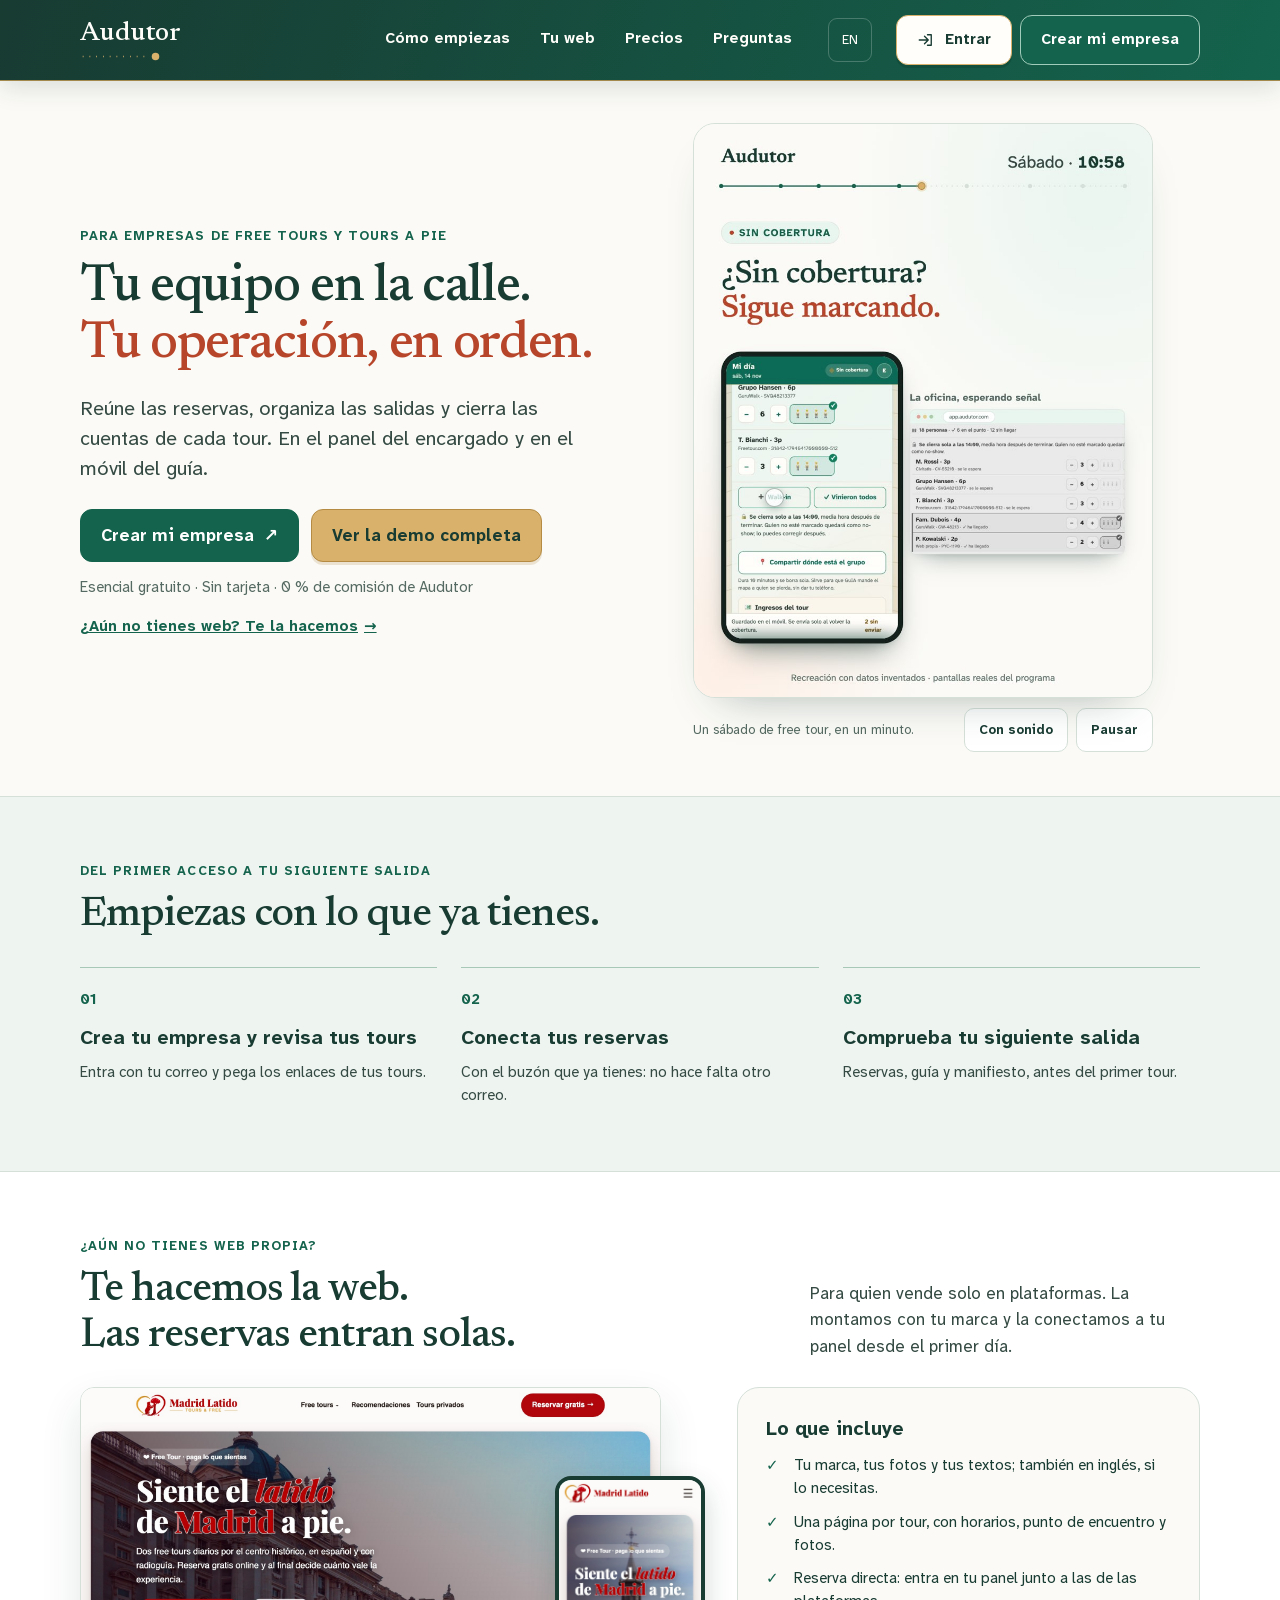
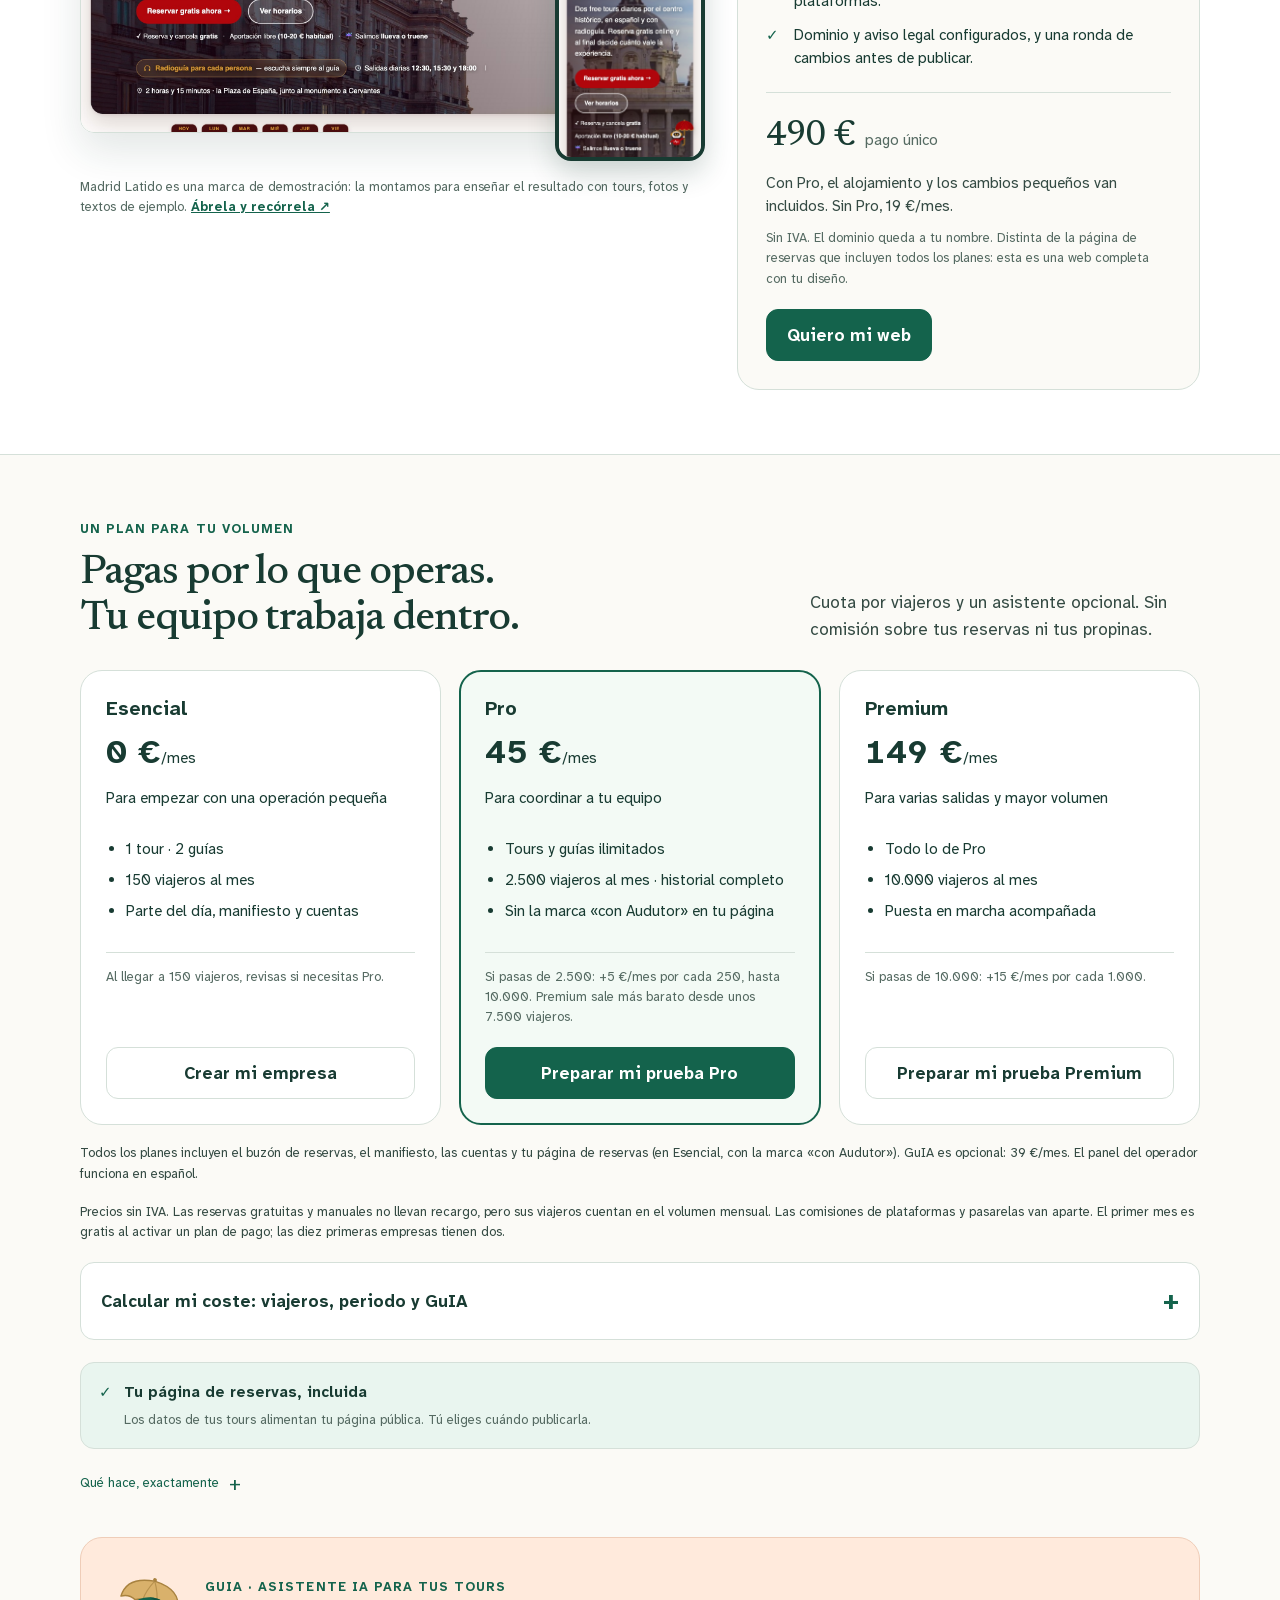
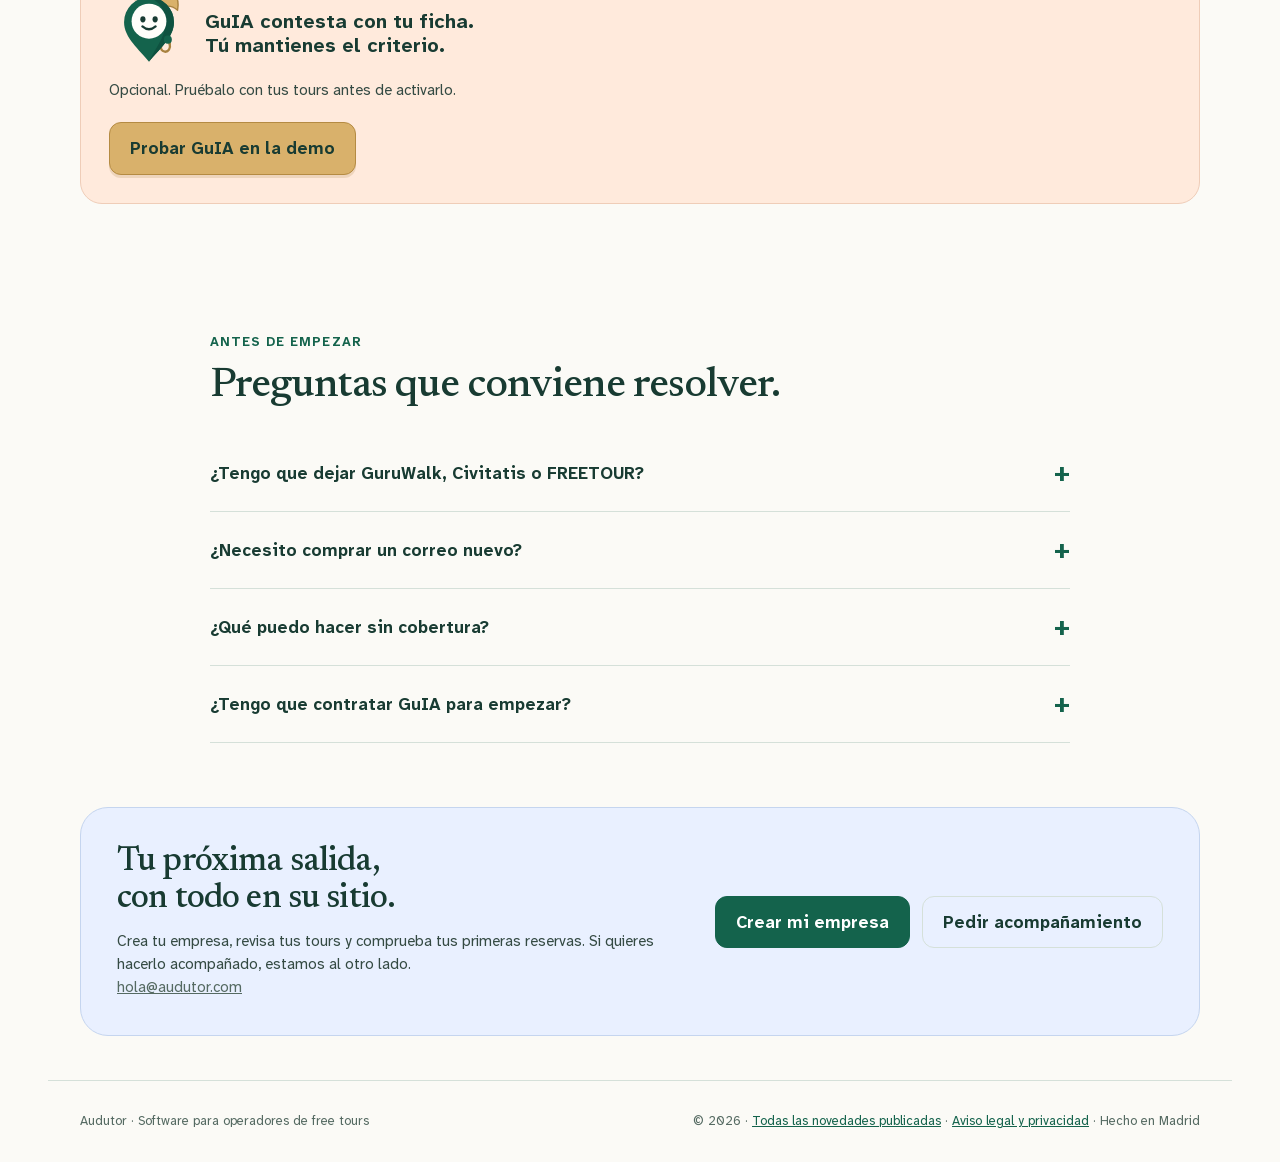
==== index.html @ d9ba129e "Actualización del sitio" ====
<!doctype html>
<html lang="es"><head>
<meta charset="utf-8"><meta name="viewport" content="width=device-width,initial-scale=1">
<title>Audutor · Reservas, manifiesto y cuentas para free tours</title><meta name="description" content="Reúne las reservas de tus canales, organiza las salidas y cierra las cuentas de cada tour. Panel del encargado y manifiesto en el móvil del guía.">
<link rel="icon" href="data:image/svg+xml,<svg xmlns='http://www.w3.org/2000/svg' viewBox='0 0 512 512'><rect width='512' height='512' rx='112' fill='%2314634c'/><path d='M92 322 C 168 268, 236 372, 306 300' fill='none' stroke='%23c98a2d' stroke-width='15' stroke-linecap='round' stroke-dasharray='1 34'/><g transform='translate(330 150)'><path d='M60 0C26.9 0 0 26.9 0 60c0 45 60 112 60 112s60-67 60-112C120 26.9 93.1 0 60 0z' fill='%23f4653a'/><circle cx='60' cy='58' r='23' fill='%23fffdf7'/></g><text x='92' y='252' font-family='Georgia,serif' font-size='118' font-weight='700' fill='%23fdf9ee'>Au</text></svg>">
<meta name="theme-color" content="#14634c">
<link rel="canonical" href="https://audutor.com/">
<link rel="alternate" hreflang="es" href="https://audutor.com/">
<link rel="alternate" hreflang="en" href="https://audutor.com/en/">
<link rel="alternate" hreflang="x-default" href="https://audutor.com/">
<meta property="og:type" content="website"><meta property="og:site_name" content="Audutor">
<meta property="og:locale" content="es_ES"><meta property="og:locale:alternate" content="en_GB">
<meta property="og:url" content="https://audutor.com/">
<meta property="og:title" content="Audutor · Reservas, manifiesto y cuentas para free tours"><meta property="og:description" content="Reúne las reservas de tus canales, organiza las salidas y cierra las cuentas de cada tour. Panel del encargado y manifiesto en el móvil del guía.">
<meta property="og:image" content="https://audutor.com/identidad/audutor-og.png">
<meta property="og:image:width" content="1200"><meta property="og:image:height" content="630"><meta property="og:image:alt" content="Audutor · Manifiesto del guía con datos ficticios">
<meta name="twitter:card" content="summary_large_image"><meta name="twitter:title" content="Audutor · Reservas, manifiesto y cuentas para free tours"><meta name="twitter:description" content="Reúne las reservas de tus canales, organiza las salidas y cierra las cuentas de cada tour. Panel del encargado y manifiesto en el móvil del guía."><meta name="twitter:image" content="https://audutor.com/identidad/audutor-og.png">
<link rel="stylesheet" href="marketing.css">
</head><body>
<a class="salto" href="#contenido">Saltar al contenido</a>
<header class="cabecera"><div class="barra ancho"><a class="marca" href="./" aria-label="Audutor · inicio">Audutor<svg viewBox="0 0 110 12" aria-hidden="true"><path d="M2 6h82" fill="none" stroke="#d9b16b" stroke-width="2" stroke-dasharray="1 8"/><circle cx="99" cy="6" r="5" fill="#d9b16b"/></svg></a>
<nav class="navegacion" aria-label="Secciones"><a href="#comenzar">Cómo empiezas</a><a href="#tu-web">Tu web</a><a href="#planes">Precios</a><a href="#preguntas">Preguntas</a></nav>
<details class="menu"><summary aria-label="Abrir menú"><svg viewBox="0 0 24 24" width="20" height="20" fill="none" stroke="currentColor" stroke-width="1.8" stroke-linecap="round" aria-hidden="true" focusable="false"><path d="M4 6h16M4 12h16M4 18h16"/></svg></summary><div><a href="#comenzar">Cómo empiezas</a><a href="#tu-web">Tu web</a><a href="#planes">Precios</a><a href="#preguntas">Preguntas</a><a href="entrar/">Entrar</a><a href="en/" lang="en">Read in English</a></div></details>
<a class="idioma" href="en/" lang="en" aria-label="Read in English">EN</a><div class="acciones acciones-cabecera"><a class="boton boton-cabecera boton-acceso" href="entrar/"><svg viewBox="0 0 24 24" fill="none" stroke="currentColor" stroke-width="1.8" stroke-linecap="round" stroke-linejoin="round" aria-hidden="true" focusable="false"><path d="M14 5h5v14h-5M3 12h12M10 7l5 5-5 5"/></svg>Entrar</a><a class="boton boton-cabecera" href="entrar/?modo=alta">Crear mi empresa</a></div></div></header>
<main id="contenido" tabindex="-1">
<section class="hero ancho" aria-labelledby="titulo"><div class="hero-texto"><p class="etiqueta">Para empresas de free tours y tours a pie</p><h1 id="titulo">Tu equipo en la calle.<br><span>Tu operación, en orden.</span></h1><p class="lead">Reúne las reservas, organiza las salidas y cierra las cuentas de cada tour. En el panel del encargado y en el móvil del guía.</p></div>
<figure class="bucle" aria-labelledby="bucle-pie"><div class="bucle-marco"><video class="bucle-video" data-bucle muted loop playsinline preload="metadata" width="864" height="1080" poster="identidad/audutor-sabado-4x5.es.jpg" aria-describedby="bucle-guion"><source src="identidad/audutor-sabado-4x5.es.mp4" type="video/mp4"></video><div class="bucle-barra" data-bucle-barra role="slider" tabindex="0" aria-label="Avance del vídeo" aria-valuemin="0" aria-valuemax="60" aria-valuenow="0" hidden></div></div><figcaption class="bucle-pie"><span id="bucle-pie">Un sábado de free tour, en un minuto.</span><span class="bucle-botones"><button type="button" class="bucle-boton" data-bucle-sonido data-con="Con sonido" data-sin="Sin sonido" hidden>Con sonido</button><button type="button" class="bucle-boton" data-bucle-pausa data-pausa="Pausar" data-sigue="Reproducir" hidden>Pausar</button></span></figcaption><ol id="bucle-guion" hidden><li>Reservas por todas partes, y un sábado por delante.</li><li>08:40, las reservas: todas tus plataformas, una sola lista.</li><li>09:15, el panel de la oficina: eliges guía y le llega al móvil.</li><li>09:20, el móvil de la guía: confirma desde el móvil.</li><li>10:20, cambios de última hora: cambios y cancelaciones, al momento.</li><li>Sin cobertura: sigue marcando. Vuelve la señal y todo se envía solo.</li><li>12:10, GuIA, el asistente para viajeros: contesta por ti y lo demás te lo pasa.</li><li>Al terminar: tour cerrado, caja apuntada.</li><li>Gestión económica: las cuentas del mes, sin hojas de cálculo.</li><li>Recreación con datos inventados y pantallas reales del programa.</li></ol></figure>
<div class="hero-acciones"><div class="acciones acciones-hero"><a class="boton boton-hero" href="entrar/?modo=alta">Crear mi empresa <span aria-hidden="true">↗</span></a><a class="boton boton-demo boton-hero" href="demo/#manifiesto">Ver la demo completa</a></div><p class="condiciones">Esencial gratuito · Sin tarjeta · 0 % de comisión de Audutor</p><a class="hero-tu-web" href="#tu-web">¿Aún no tienes web? Te la hacemos <span aria-hidden="true">→</span></a></div></section>
<section class="capitulo empezar" id="comenzar"><div class="ancho"><div class="capitulo-cab"><div><span class="etiqueta etiqueta-capitulo">Del primer acceso a tu siguiente salida</span><h2>Empiezas con lo que ya tienes.</h2></div></div><ol class="alta-pasos"><li class="alta-paso"><h3>Crea tu empresa y revisa tus tours</h3><p>Entra con tu correo y pega los enlaces de tus tours.</p></li><li class="alta-paso"><h3>Conecta tus reservas</h3><p>Con el buzón que ya tienes: no hace falta otro correo.</p></li><li class="alta-paso"><h3>Comprueba tu siguiente salida</h3><p>Reservas, guía y manifiesto, antes del primer tour.</p></li></ol></div></section>
<section class="capitulo tu-web" id="tu-web"><div class="ancho"><div class="capitulo-cab"><div><span class="etiqueta etiqueta-capitulo">¿Aún no tienes web propia?</span><h2>Te hacemos la web.<br>Las reservas entran solas.</h2></div><p>Para quien vende solo en plataformas. La montamos con tu marca y la conectamos a tu panel desde el primer día.</p></div><div class="tu-web-cuerpo"><figure class="tu-web-ejemplo"><a href="https://madridlatido.com" target="_blank" rel="noopener"><img class="tu-web-escritorio" src="identidad/web-ejemplo-escritorio.jpg" alt="Portada de la web de Madrid Latido en un ordenador" width="1920" height="1140" loading="lazy"><img class="tu-web-movil" src="identidad/web-ejemplo-movil.jpg" alt="" width="585" height="1140" loading="lazy"></a><figcaption>Madrid Latido es una marca de demostración: la montamos para enseñar el resultado con tours, fotos y textos de ejemplo. <a href="https://madridlatido.com" target="_blank" rel="noopener">Ábrela y recórrela <span aria-hidden="true">↗</span></a></figcaption></figure><div class="tu-web-oferta"><h3>Lo que incluye</h3><ul class="tu-web-lista"><li>Tu marca, tus fotos y tus textos; también en inglés, si lo necesitas.</li><li>Una página por tour, con horarios, punto de encuentro y fotos.</li><li>Reserva directa: entra en tu panel junto a las de las plataformas.</li><li>Dominio y aviso legal configurados, y una ronda de cambios antes de publicar.</li></ul><div class="tu-web-precio"><b>490 €</b><span>pago único</span></div><p class="tu-web-cuota">Con Pro, el alojamiento y los cambios pequeños van incluidos. Sin Pro, 19 €/mes.</p><p class="nota">Sin IVA. El dominio queda a tu nombre. Distinta de la página de reservas que incluyen todos los planes: esta es una web completa con tu diseño.</p><div class="acciones acciones-tu-web"><a class="boton" href="mailto:hola@audutor.com?subject=Quiero%20mi%20web">Quiero mi web</a></div></div></div></div></section>
<section class="capitulo ancho" id="planes"><div class="capitulo-cab"><div><span class="etiqueta etiqueta-capitulo">Un plan para tu volumen</span><h2>Pagas por lo que operas.<br>Tu equipo trabaja dentro.</h2></div><p>Cuota por viajeros y un asistente opcional. Sin comisión sobre tus reservas ni tus propinas.</p></div><div class="planes"><article class="plan " data-plan="esencial"><h3>Esencial</h3><div class="precio"><span class="imp" data-base="0" data-mensual="0" data-anual="0">0</span> €<small>/mes</small></div><p class="fact-nota" data-nota hidden>facturado anualmente · 0 €/año</p><div class="plan-unit" data-bono="150"></div><div class="para">Para empezar con una operación pequeña</div><ul><li>1 tour · 2 guías</li><li>150 viajeros al mes</li><li>Parte del día, manifiesto y cuentas</li></ul><p class="plan-extra">Al llegar a 150 viajeros, revisas si necesitas Pro.</p><a class="boton secundario boton-plan" href="entrar/?modo=alta">Crear mi empresa</a></article><article class="plan destacado" data-plan="pro"><h3>Pro</h3><div class="precio"><span class="imp" data-base="45" data-mensual="45" data-anual="37.5">45</span> €<small>/mes</small></div><p class="fact-nota" data-nota hidden>facturado anualmente · 450 €/año</p><div class="plan-unit" data-bono="2500"></div><div class="para">Para coordinar a tu equipo</div><ul><li>Tours y guías ilimitados</li><li>2.500 viajeros al mes · historial completo</li><li>Sin la marca «con Audutor» en tu página</li></ul><p class="plan-extra">Si pasas de 2.500: +<span class="imp-tramo" data-mensual="5" data-anual="4,17">5</span> €/mes por cada 250, hasta 10.000. Premium sale más barato desde unos 7.500 viajeros.</p><a class="boton  boton-plan" href="#contacto">Preparar mi prueba Pro</a></article><article class="plan " data-plan="premium"><h3>Premium</h3><div class="precio"><span class="imp" data-base="149" data-mensual="149" data-anual="124.17">149</span> €<small>/mes</small></div><p class="fact-nota" data-nota hidden>facturado anualmente · 1.490 €/año</p><div class="plan-unit" data-bono="10000"></div><div class="para">Para varias salidas y mayor volumen</div><ul><li>Todo lo de Pro</li><li>10.000 viajeros al mes</li><li>Puesta en marcha acompañada</li></ul><p class="plan-extra">Si pasas de 10.000: +<span class="imp-tramo" data-mensual="15" data-anual="12,5">15</span> €/mes por cada 1.000.</p><a class="boton secundario boton-plan" href="#contacto">Preparar mi prueba Premium</a></article></div><p class="garantia">Todos los planes incluyen el buzón de reservas, el manifiesto, las cuentas y tu página de reservas (en Esencial, con la marca «con Audutor»). GuIA es opcional: 39 €/mes. El panel del operador funciona en español.</p><p class="garantia">Precios sin IVA. Las reservas gratuitas y manuales no llevan recargo, pero sus viajeros cuentan en el volumen mensual. Las comisiones de plataformas y pasarelas van aparte. El primer mes es gratis al activar un plan de pago; las diez primeras empresas tienen dos.</p>
<details class="detalle-precio" id="calcular"><summary>Calcular mi coste: viajeros, periodo y GuIA</summary>
<div class="calc"><div class="fact-toggle" id="factToggle" role="radiogroup" aria-label="Periodo de facturación"><button type="button" role="radio" aria-checked="true" data-modo="mensual">Mensual</button><button type="button" role="radio" aria-checked="false" tabindex="-1" data-modo="anual">Anual · pagas diez meses por doce</button></div>
<div class="calc-pregunta"><label for="calc-v">Viajeros al mes</label><output id="calc-v-val" for="calc-v">1.000</output></div><input type="range" id="calc-v" min="50" max="12000" step="50" value="1000" aria-describedby="calc-aclaracion"><div class="calc-topes"><span>50</span><span>12.000</span></div>
<div class="calc-opciones"><label class="calc-equipo"><input type="checkbox" id="calc-equipo"><span>Tengo más de un tour o más de dos guías<small class="calc-fino">Necesitas Pro o Premium aunque tengas pocas reservas.</small></span></label><div><label class="tf-o"><input type="checkbox" data-c="guia" data-eur="39" onchange="tarifa()"><span class="tf-n">GuIA, el asistente<small>Respuestas con los datos que has confirmado. Si falta información, la pregunta se pasa al equipo.</small></span><span class="tf-p">+39 €</span></label><details class="tf-mas"><summary>Qué hace, exactamente</summary><ul><li>Contesta en el chat de tu web, en español e inglés, con los datos confirmados disponibles.</li><li>Explica el punto de encuentro, el horario, la duración y cómo reconocer al guía.</li><li>Puedes completar la ficha poco a poco y probar sus respuestas antes de publicar. Las preguntas sin respuesta quedan para que las revise el equipo.</li><li>No concede excepciones que necesiten autorización de una persona ni confirma plazas sin comprobarlas.</li></ul></details></div></div>
<div class="calc-res"><div><span class="calc-et">Plan según tu operación</span><b id="calc-plan">Pro</b><span class="calc-fino" id="calc-porque">2.500 viajeros incluidos</span></div><div><span class="calc-et">Por viajero</span><b id="calc-pv">0,05 €</b><span class="calc-fino">Sobre tu volumen real</span></div></div>
<div class="calc-cuenta"><div><span>Cuota base</span><b id="calc-base">45 €</b></div><div><span>Exceso estimado</span><b id="calc-exceso">0 €</b></div><div><span>GuIA opcional</span><b id="calc-guia">0 €</b></div><div class="calc-total"><span id="calc-periodo">Estimación mensual</span><b id="calc-eur">45 €</b><p class="calc-anual" id="calc-anual">Equivalente anual: <b>450 €</b></p></div></div><p class="calc-pie" id="calc-aclaracion">Estimación según la tarifa publicada. El exceso de viajeros se revisa con soporte antes de cambiar la cuota; no se factura automáticamente. El plan anual y GuIA se cobran por años.</p></div></details>
<div class="tf-o tf-incluida" data-c="web"><span class="tf-ok" aria-hidden="true">✓</span><span class="tf-n">Tu página de reservas, incluida<small>Los datos de tus tours alimentan tu página pública. Tú eliges cuándo publicarla.</small></span></div><details class="tf-mas"><summary>Qué hace, exactamente</summary><ul><li>Portada y ficha por tour, reserva contra el aforo registrado y QR de recomendación por guía.</li><li>En Esencial lleva la marca «con Audutor». En Pro y Premium, tu marca.</li><li>¿Ya tienes web? Puede sincronizarse mediante la API de Audutor. Necesita una conexión adaptada y comprobada; no hay un complemento universal.</li><li>Para ofrecer tours con precio necesitas configurar tu dirección de cobro externa. El pago de reservas se realiza fuera de Audutor.</li></ul></details> <div class="comp" id="asistente"><div><div class="guia-marca"><img class="guia-figura" src="identidad/guia.svg" alt="" width="80" height="101"><div><span class="etiqueta etiqueta-capitulo">GuIA · asistente IA para tus tours</span><h3>GuIA contesta con tu ficha.<br>Tú mantienes el criterio.</h3></div></div><p>Opcional. Pruébalo con tus tours antes de activarlo.</p><div class="acciones acciones-comp"><a class="boton boton-demo" href="demo/#chat">Probar GuIA en la demo</a></div></div></div></section>
<section class="capitulo ancho" id="preguntas"><div class="faq"><span class="etiqueta etiqueta-capitulo">Antes de empezar</span><h2>Preguntas que conviene resolver.</h2><details><summary>¿Tengo que dejar GuruWalk, Civitatis o FREETOUR?</summary><p>Puedes seguir vendiendo en ellas. Audutor incorpora los correos de reservas que reconoce. No equivale a una conexión que cierre disponibilidad en todas las plataformas.</p></details><details><summary>¿Necesito comprar un correo nuevo?</summary><p>No. Conectas el buzón que ya usas y Audutor lee también las reservas que ya estaban en él. Revisa las de tus próximas salidas: no todos los correos se reconocen solos.</p></details><details><summary>¿Qué puedo hacer sin cobertura?</summary><p>Añade la app del guía a la pantalla de inicio y carga la salida con conexión. Puede consultar los datos guardados y anotar acciones admitidas sin señal; se sincronizan al reconectar. Comprueba ese recorrido en el móvil que usarás.</p></details><details><summary>¿Tengo que contratar GuIA para empezar?</summary><p>El sistema funciona sin GuIA. El asistente es opcional y cuesta 39 €/mes, además del plan. Su primer mes de prueba no se cobra (dos meses para las diez primeras empresas).</p></details></div></section><section class="ancho" id="contacto"><div class="final"><div><h2>Tu próxima salida,<br>con todo en su sitio.</h2><p>Crea tu empresa, revisa tus tours y comprueba tus primeras reservas. Si quieres hacerlo acompañado, estamos al otro lado.</p><p class="nota"><a href="mailto:hola@audutor.com">hola@audutor.com</a></p></div><div class="acciones acciones-final"><a class="boton boton-final" href="entrar/?modo=alta">Crear mi empresa</a><a class="boton secundario boton-final" href="mailto:hola@audutor.com?subject=Puesta%20en%20marcha%20Audutor">Pedir acompañamiento</a></div></div></section>
</main><footer class="pie ancho"><span>Audutor · Software para operadores de free tours</span><span>© 2026 · <a href="novedades/">Todas las novedades publicadas</a> · <a href="aviso-legal/">Aviso legal y privacidad</a> · Hecho en Madrid</span></footer>
<script>
var TEXTO_CALC={'total':'Estimación mensual','aprox':'Equivalente mensual estimado','anual':'Estimación anual','anualtexto':'Estimación anual si mantienes este volumen:','sin':'Gratis, sin tarjeta y sin caducidad.'};
/* TARIFA_COMPARTIDA_INICIO */
/* La fórmula publicada se conserva y se mide desde ES y EN. El exceso es una
   estimación que se revisa con soporte, no una nueva orden de cobro en Stripe. */
function costeMes(v){
  var n = Math.max(0, Number(v) || 0);
  if (n <= 150) return { plan:'esencial', nombre:'Esencial', euros:0, bono:150,
                         porViajero:0, porque:'Tu bono son 150 viajeros' };
  /* BONOS MAYORES, MISMOS PRECIOS (6-oct-2026). Con 1.000 viajeros en Pro y 4.000 en
     Premium, Audutor era el más caro frente a TourMan y Bookeo desde 1.500 viajeros, justo
     donde está una empresa de free tours con equipo (revisión de tarifas del 5-oct).
     Pro: 45 € hasta 2.500, y +5 € por cada 250 (o fracción) por encima. */
  var pro = 45 + (n > 2500 ? Math.ceil((n - 2500) / 250) * 5 : 0);
  /* Premium: 149 € hasta 10.000, y +15 € por cada 1.000 (o fracción) por encima. */
  var pre = 149 + (n > 10000 ? Math.ceil((n - 10000) / 1000) * 15 : 0);
  pro = Math.round(pro * 100) / 100; pre = Math.round(pre * 100) / 100;
  var premium = pre <= pro;
  var euros = premium ? pre : pro;
  return {
    plan: premium ? 'premium' : 'pro',
    nombre: premium ? 'Premium' : 'Pro',
    euros: euros,
    bono: premium ? 10000 : 2500,
    /* SOBRE SU VOLUMEN, no sobre el bono del plan. Dividiendo por el bono, a un operador
       de 300 viajeros se le enseñaba Premium a «0,04 €/viajero» — que es el coste de
       alguien que lleva 4.000, no el suyo. */
    porViajero: n ? euros / n : 0,
    porque: premium
      ? (n > 10000 ? 'Por encima de tu bono de 10.000' : 'Tu bono son 10.000 viajeros')
      : (n > 2500 ? 'Por encima de tu bono de 2.500' : 'Tu bono son 2.500 viajeros'),
  };
}
var TF_MODO = 'mensual';
function tfExtras(plan){
  var total=0;
  document.querySelectorAll('.tf-o input:checked:not(:disabled)').forEach(function(i){total+=Number(i.dataset.eur);});
  return {total:total};
}
/* El mensual equivalente se muestra a céntimos; el cobro anual sigue siendo ×10.
   Redondear 45×10/12 a 38 cambiaba el precio visible de 37,50 en una comparación. */
function tfAnual(v){ return Math.round(v * 10 / 12 * 100) / 100; }
function porViajero(euros, bono){
  return bono ? (Math.round(euros / bono * 100) / 100).toFixed(2) : '0.00';
}
function pintaCalc(){ tarifa(); }
function tarifa(){
  var basePlan = { esencial:0, pro:45, premium:149 };
  var en=document.documentElement.lang==='en';
  /* `useGrouping:'always'`: en español el navegador no separa los miles de cuatro cifras y
     la calculadora decía «2500 viajeros» junto a una tarjeta con «2.500». */
  var fmt=function(v,importe){return Number(v).toLocaleString(en?'en-GB':'es-ES',{minimumFractionDigits:importe&&!Number.isInteger(v)?2:0,maximumFractionDigits:2,useGrouping:'always'});};
  var dinero=function(v){return en?'€'+fmt(v,true):fmt(v,true)+' €';};
  var extras=tfExtras().total;
  document.querySelector('.tf-o .tf-p').textContent='+'+dinero(TF_MODO==='anual'?390:39)+(TF_MODO==='anual'?(en?'/year':'/año'):(en?'/month':'/mes'));
  document.querySelectorAll('.plan').forEach(function(p){
    var imp=p.querySelector('.precio .imp'),base=Number(imp.dataset.base)+extras;
    imp.textContent=fmt(TF_MODO==='anual'?tfAnual(base):base,true);
    var nota=p.querySelector('[data-nota]');nota.hidden=TF_MODO!=='anual';
    nota.textContent=(en?'billed yearly · ':'facturado anualmente · ')+dinero(base*10)+(en?'/year':'/año');
    p.querySelectorAll('.imp-tramo').forEach(function(s){s.textContent=TF_MODO==='anual'?s.dataset.anual:s.dataset.mensual;});
    var small=p.querySelector('.precio small');small.textContent=TF_MODO==='anual'?(en?'/month equivalent':'/mes equivalente'):(en?'/month':'/mes');
  });
  var entrada=document.getElementById('calc-v'); if(!entrada)return;
  var v=Number(entrada.value),r=costeMes(v),equipo=document.getElementById('calc-equipo').checked;
  if(r.plan==='esencial'&&equipo){r={plan:'pro',euros:45,bono:2500};}
  var base=basePlan[r.plan],exceso=Math.round((r.euros-base)*100)/100;
  var total=r.euros+extras,ver=function(n){return TF_MODO==='anual'?Math.round(n*10*100)/100:n;};
  document.getElementById('calc-v-val').textContent=fmt(v);
  document.getElementById('calc-plan').textContent={esencial:en?'Essential':'Esencial',pro:'Pro',premium:'Premium'}[r.plan];
  document.getElementById('calc-porque').textContent=fmt(r.bono)+(en?' travellers included':' viajeros incluidos');
  document.getElementById('calc-base').textContent=dinero(ver(base));
  document.getElementById('calc-exceso').textContent=dinero(ver(exceso));
  document.getElementById('calc-guia').textContent=dinero(ver(extras));
  document.getElementById('calc-eur').textContent=dinero(ver(total));
  document.getElementById('calc-pv').textContent=dinero(Number(porViajero(TF_MODO==='anual'?tfAnual(total):total,v)));
  document.getElementById('calc-periodo').textContent=TEXTO_CALC[TF_MODO==='anual'?'anual':'total'];
  var anual=document.getElementById('calc-anual');
  anual.textContent=total?(TF_MODO==='anual'?TEXTO_CALC.aprox+': '+dinero(tfAnual(total))+(en?'/month':'/mes'):TEXTO_CALC.anualtexto+' '+dinero(total*10)):TEXTO_CALC.sin;
  document.querySelectorAll('.plan').forEach(function(p){p.classList.toggle('elegido',p.dataset.plan===r.plan);});
}
document.addEventListener('DOMContentLoaded',function(){
  document.getElementById('calc-v').addEventListener('input',pintaCalc);
  document.getElementById('calc-equipo').addEventListener('change',pintaCalc);
  var radios=Array.from(document.querySelectorAll('#factToggle button'));
  function periodo(i){TF_MODO=radios[i].dataset.modo;radios.forEach(function(b,n){b.setAttribute('aria-checked',String(n===i));b.tabIndex=n===i?0:-1;});tarifa();}
  radios.forEach(function(b,i){b.addEventListener('click',function(){periodo(i);});b.addEventListener('keydown',function(e){var n=e.key==='ArrowRight'||e.key==='ArrowDown'?(i+1)%radios.length:e.key==='ArrowLeft'||e.key==='ArrowUp'?(i+radios.length-1)%radios.length:e.key==='Home'?0:e.key==='End'?radios.length-1:null;if(n!==null){e.preventDefault();periodo(n);radios[n].focus();}});});
  tarifa();
});
/* TARIFA_COMPARTIDA_FIN */
</script>
<script src="marketing.js" defer></script>
</body></html>
---- marketing.css ----
/* Una sola composición para ES y EN: traducir el texto no debe cambiar el producto.
   Fuentes propias (OFL): no se contacta con un CDN ni se añade seguimiento. */
@font-face{font-family:Atkinson;src:url(fuentes/atkinson-hyperlegible-next.woff2) format('woff2');font-weight:200 800;font-display:swap}
@font-face{font-family:Newsreader;src:url(fuentes/newsreader.woff2) format('woff2');font-weight:400 700;font-display:swap}
:root{--tinta:#183b32;--texto:#344a43;--verde:#14634c;--papel:#fbfaf6;--blanco:#fff;--linea:#d5e0d9;--azul:#e9f0ff;--melocoton:#ffeadc;--menta:#e9f5ef;--coral:#b7452a;--gris:#556a62;--radio:22px}
*{box-sizing:border-box}html{scroll-behavior:smooth;scroll-padding-top:100px}body{margin:0;background:var(--papel);color:var(--tinta);font:17px/1.55 Atkinson,system-ui,sans-serif}button,a,input{font:inherit}a{color:inherit}button{cursor:pointer;color:inherit}button:disabled{cursor:default;opacity:.45}[hidden]{display:none!important}h1,h2,h3,p{margin:0}h1,h2{font-family:Newsreader,Georgia,serif;font-weight:500;line-height:1.08;letter-spacing:-.025em;text-wrap:balance}h1{font-size:clamp(34px,4.1vw,56px)}h2{font-size:clamp(27px,3.5vw,42px)}h3{font-size:20px;line-height:1.2}p{color:var(--texto)}a:focus-visible,button:focus-visible,summary:focus-visible,input:focus-visible,[tabindex]:focus-visible{outline:3px solid var(--coral);outline-offset:4px}.ancho{max-width:1184px;margin:auto;padding-inline:32px}.etiqueta{font-size:13px;font-weight:700;letter-spacing:.08em;text-transform:uppercase;color:var(--verde)}.boton{min-height:48px;padding:12px 20px;border-radius:12px;background:var(--verde);color:white;border:1px solid var(--verde);text-decoration:none;display:inline-flex;align-items:center;justify-content:center;font-weight:700;gap:10px}.secundario{background:transparent;color:var(--tinta);border-color:var(--linea)}.boton:hover{box-shadow:0 3px 0 #183b3225}.acciones{display:flex;gap:12px;flex-wrap:wrap}.nota{font-size:13px;color:var(--gris)}.salto{position:absolute;left:16px;top:-80px;padding:12px;background:white;z-index:20}.salto:focus{top:12px}
.cabecera{background:var(--papel);border-bottom:1px solid var(--linea);position:sticky;top:0;z-index:10}.barra{display:flex;align-items:center;gap:24px;min-height:80px}.marca{font:500 27px/1 Newsreader,Georgia,serif;text-decoration:none;letter-spacing:-.02em}.marca svg{display:block;width:85px;height:9px;margin-top:5px}.navegacion{margin-left:auto;display:flex;gap:6px}.navegacion a{font-weight:700;font-size:15px;text-decoration:none;padding:12px;border-radius:9px;border-bottom:3px solid transparent}.navegacion a:hover{background:var(--menta)}.navegacion a[aria-current=location]{border-bottom-color:var(--verde);color:var(--verde);font-weight:700}.acciones-cabecera{gap:8px}.boton-cabecera{font-size:15px}.idioma{font-size:13px;text-decoration:none;min-height:44px;display:flex;align-items:center}.menu{display:none;margin-left:auto}.menu summary{min-height:44px;min-width:44px;display:flex;align-items:center;justify-content:center;list-style:none;border:1px solid var(--linea);border-radius:10px}.menu summary::-webkit-details-marker{display:none}.menu div{position:absolute;background:white;padding:12px;right:24px;top:74px;border:1px solid var(--linea);border-radius:14px;box-shadow:0 16px 32px #183b3220}.menu a{display:block;padding:12px;text-decoration:none}.menu a[aria-current=location]{background:var(--menta);font-weight:700}
.hero{padding-top:42px;padding-bottom:44px;display:grid;grid-template-columns:1fr 1.05fr;grid-template-areas:". bucle" "texto bucle" "acciones bucle" ". bucle";grid-template-rows:1fr auto auto 1fr;column-gap:38px}.hero-texto{grid-area:texto}.hero-acciones{grid-area:acciones}.bucle{grid-area:bucle;margin:0;width:100%;max-width:460px;justify-self:center}.bucle-marco{aspect-ratio:4/5;border:1px solid var(--linea);border-radius:22px;overflow:hidden;background:var(--papel);box-shadow:0 22px 44px -28px #183b3266}.bucle-video{display:block;width:100%;height:100%;object-fit:cover}.bucle-marco{position:relative}.bucle-barra{position:absolute;left:3%;right:3%;top:6.2%;height:9.4%;cursor:pointer;touch-action:none;border-radius:12px}.bucle-barra:focus-visible{outline-offset:-3px}.bucle-pie{display:flex;align-items:center;justify-content:space-between;gap:12px;margin-top:10px;font-size:13px;color:var(--gris)}.bucle-botones{display:flex;gap:8px}.bucle-boton{min-height:44px;padding:8px 14px;border:1px solid var(--linea);border-radius:10px;background:white;font-size:13px;font-weight:700;color:var(--tinta)}.hero h1{margin:14px 0 20px;max-width:570px}.hero h1 span{color:var(--coral)}.lead{font-size:20px;max-width:510px;line-height:1.5}.acciones-hero{margin:26px 0 14px}.condiciones{font-size:15px;color:var(--gris)}
.capitulo{padding-block:64px}.capitulo-cab{display:flex;gap:32px;align-items:end;justify-content:space-between;margin-bottom:28px}.capitulo-cab h2{max-width:660px}.capitulo-cab p{max-width:390px}.etiqueta-capitulo{display:block;margin-bottom:12px}.empezar{background:#eef4f0;border-block:1px solid var(--linea)}.alta-pasos{display:grid;grid-template-columns:repeat(3,minmax(0,1fr));gap:24px;counter-reset:paso;list-style:none;margin:0;padding:0}.alta-paso{border-top:1px solid #a7c7b7;padding-top:20px}.alta-paso::before{counter-increment:paso;content:'0' counter(paso);font-size:15px;color:var(--verde);display:block;margin-bottom:14px;font-weight:700}.alta-paso h3{margin-bottom:12px}.alta-paso p{font-size:15px}.garantia{margin-top:18px;font-size:13px}
.planes{display:grid;grid-template-columns:repeat(3,minmax(0,1fr));gap:18px}.plan{background:white;border:1px solid var(--linea);border-radius:var(--radio);padding:25px;display:flex;flex-direction:column;min-width:0}.plan.destacado{border:2px solid var(--verde);padding:24px;background:#f3faf5}.plan h3{margin-bottom:12px}.precio{font-size:34px;font-weight:700;line-height:1.2;font-variant-numeric:tabular-nums}.precio small{font-size:15px;font-weight:400}.para{font-size:15px;margin-top:14px}.plan ul{margin:20px 0;padding-left:20px;font-size:15px}.plan li{margin:8px 0}.plan-extra{font-size:13px;color:var(--gris);padding-top:14px;border-top:1px solid var(--linea);margin-bottom:20px}.boton-plan{margin-top:auto}.fact-nota{font-size:13px;color:var(--gris);margin-top:8px}.detalle-precio{background:white;border:1px solid var(--linea);border-radius:14px;padding:16px 20px;margin-top:20px}.detalle-precio>summary{font-weight:700;cursor:pointer;min-height:44px;display:flex;align-items:center;justify-content:space-between}.detalle-precio>summary::after{content:'+';font-size:27px;color:var(--verde)}.detalle-precio[open]>summary::after{content:'−'}.detalle-precio[open]>summary{margin-bottom:24px}.fact-toggle{display:flex;gap:6px;flex-wrap:wrap;margin-bottom:20px}.fact-toggle button{min-height:44px;background:var(--papel);border:1px solid var(--linea);border-radius:10px;padding:10px 16px;font-size:15px}.fact-toggle [aria-checked=true]{background:var(--verde);color:white}.calc-pregunta{display:flex;gap:12px;align-items:baseline;justify-content:space-between}.calc-pregunta output{font-size:27px;font-weight:700}.calc input[type=range]{width:100%;min-height:44px;accent-color:var(--verde);margin:8px 0}.calc-topes{display:flex;justify-content:space-between;font-size:11.5px;color:var(--gris)}.calc-opciones{display:grid;grid-template-columns:1fr 1fr;gap:18px;margin:22px 0}.calc-equipo{font-size:15px;display:flex;gap:12px;align-items:start}.calc-equipo input,.tf-o input{width:20px;height:20px;accent-color:var(--verde);flex-shrink:0}.tf-o{display:flex;gap:12px;align-items:start;font-size:15px}.tf-n{flex:1;font-weight:700}.tf-n small{display:block;font-size:13px;font-weight:400;color:var(--gris);margin-top:6px}.tf-p{white-space:nowrap;font-size:15px;font-weight:700}.tf-mas{margin-top:12px;font-size:13px}.tf-mas summary{cursor:pointer;min-height:44px;display:flex;align-items:center;color:var(--verde)}.tf-mas li{margin:10px 0}.calc-res{display:grid;grid-template-columns:1fr 1fr;gap:20px;margin:22px 0}.calc-et{display:block;font-size:13px;color:var(--gris)}.calc-res b{font-size:20px}.calc-fino{display:block;font-size:13px;color:var(--gris);margin-top:5px}.calc-cuenta{background:var(--menta);border:1px solid var(--linea);border-radius:12px;padding:18px}.calc-cuenta div{display:flex;justify-content:space-between;gap:18px;font-size:15px;margin-bottom:8px}.calc-total{border-top:1px solid #b4cdbd;padding-top:14px;margin-top:14px;display:flex;flex-wrap:wrap;justify-content:space-between;align-items:baseline;gap:10px}.calc-total b{font-size:34px}.calc-anual{flex-basis:100%;font-size:13px}.calc-anual b{font-size:13px}.calc-pie{font-size:13px;margin-top:16px;color:var(--gris)}.tf-incluida{background:var(--menta);border:1px solid var(--linea);border-radius:14px;margin-top:22px;padding:18px}.tf-ok{font-weight:700;color:var(--verde)}.comp{display:grid;grid-template-columns:1fr 1.25fr;gap:28px;margin-top:32px;background:var(--melocoton);border-radius:var(--radio);padding:28px;border:1px solid #efcdb8}.comp p{font-size:15px}.comp h3{margin:8px 0 12px}.acciones-comp{margin-top:20px}
.faq{max-width:860px;margin:auto}.faq h2{margin-bottom:26px}.faq details{border-bottom:1px solid var(--linea);padding:16px 0}.faq summary{font-size:17px;font-weight:700;cursor:pointer;min-height:44px;display:flex;align-items:center;justify-content:space-between;gap:18px;list-style:none}.faq summary::-webkit-details-marker{display:none}.faq summary::after{content:'+';font-size:27px;color:var(--verde)}.faq details[open] summary::after{content:'−'}.faq details p{padding-top:12px;font-size:15px;max-width:720px}.final{background:var(--azul);border:1px solid #c5d5ef;border-radius:28px;padding:36px;display:flex;gap:26px;align-items:center;justify-content:space-between}.final h2{font-size:34px;margin-bottom:12px}.final p{max-width:550px;font-size:15px}.acciones-final{flex-shrink:0}.pie{padding-block:30px;margin-top:44px;border-top:1px solid var(--linea);font-size:13px;color:var(--gris);display:flex;gap:20px;justify-content:space-between;flex-wrap:wrap}.pie a{color:var(--verde)}
.tf-mas summary::after{content:'+';margin-left:10px;font-size:20px}.tf-mas[open] summary::after{content:'−'}
@media(max-width:1000px){.navegacion{display:none}.menu{display:block}.barra{gap:14px}.hero{column-gap:24px}.final{display:block}.acciones-final{margin-top:24px}.alta-pasos{gap:18px}}
@media(max-width:700px){html{scroll-padding-top:95px}.ancho{padding-inline:20px}.barra{min-height:74px;gap:10px}.boton-cabecera.secundario,.barra>.idioma{display:none}.boton-cabecera{font-size:13px;padding:10px 12px;min-height:44px}.hero{grid-template-columns:1fr;grid-template-areas:"texto" "bucle" "acciones";grid-template-rows:auto;padding-block:30px;gap:26px}.hero h1{margin-block:12px 16px}.lead{font-size:17px}.acciones-hero{margin-block:0 12px;gap:8px}.boton-hero{font-size:15px;padding:12px 14px}.condiciones{font-size:13px}.capitulo{padding-block:44px}.capitulo-cab{display:block;margin-bottom:24px}.capitulo-cab p{margin-top:16px}.planes,.alta-pasos,.comp,.calc-opciones{grid-template-columns:1fr}.plan{padding:22px}.plan.destacado{padding:21px}.alta-pasos{gap:26px}.alta-paso{padding-top:18px}.comp{gap:16px;padding:22px}.final{padding:24px;border-radius:22px}.boton-final{width:100%}.pie{margin-top:30px}.etiqueta{font-size:11.5px}.calc-res{gap:12px}.detalle-precio{padding:14px}.calc-pregunta label{font-size:15px}.tf-o{flex-wrap:wrap}.tf-p{margin-left:32px}}
@media(max-width:360px){.ancho{padding-inline:14px}.barra{gap:7px}.boton-cabecera{padding-inline:9px}.marca{font-size:27px}.calc-res{grid-template-columns:1fr}.calc-pregunta{flex-wrap:wrap}}
@media(prefers-reduced-motion:reduce){html{scroll-behavior:auto}*,*::before,*::after{animation:none!important;transition:none!important}}

/* La cabecera separa el acceso al trabajo del lienzo claro. Entrar queda visible
   también en el móvil: esconderlo dentro del menú hacía pasar por dos mandos. */
.cabecera{background:var(--tinta);background-image:linear-gradient(110deg,var(--tinta),var(--verde));color:#fffefa;border-bottom-color:#a4894d;box-shadow:0 6px 24px #183b3225}
.cabecera :focus-visible{outline-color:#ffcfad}
.salto:focus-visible{outline-color:#ffcfad}
.navegacion a{color:#fffefa}
.navegacion a:hover{background:#ffffff14;color:#fffefa}
.navegacion a[aria-current=location]{color:#fffefa;border-bottom-color:#d9b16b}
.idioma{min-width:44px;justify-content:center;border:1px solid #ffffff38;border-radius:9px}
.menu summary{border-color:#ffffff66;background:#ffffff0a}
.menu summary:hover,.menu[open] summary{background:#ffffff1f}
.menu div{color:var(--tinta);box-shadow:0 18px 36px #183b3238}
.menu a{color:var(--tinta)}
.menu a:hover{background:var(--menta)}
.menu a:focus-visible{outline-color:var(--verde)}
.boton-cabecera{border-color:#a1cbbb}
.boton-acceso{background:#fffefa;color:var(--tinta);border-color:#d9b16b;box-shadow:0 3px 0 #0b302740}
.boton-acceso:hover{background:#fff3dc;box-shadow:0 3px 0 #0b302740}
.boton-acceso svg{width:18px;height:18px;flex-shrink:0}
/* El oro distingue la visita de la demo de crear una cuenta. Es tinta oscura
   sobre oro, no letras blancas que perderían contraste. */
.boton-demo{background:#d9b16b;color:var(--tinta);border-color:#b58b43;box-shadow:0 3px 0 #a77d3830}
.boton-demo:hover{background:#e2bc76;box-shadow:0 3px 0 #a77d3830}
@media(max-width:700px){html{scroll-padding-top:146px}.barra{display:grid;grid-template-columns:1fr auto;gap:12px;padding-top:12px;padding-bottom:12px}.menu{margin-left:0}.menu div{top:62px;right:20px}.acciones-cabecera{grid-column:1/-1;display:grid;grid-template-columns:1fr 1.5fr;gap:10px}.boton-cabecera{font-size:15px;min-height:44px;padding:10px 12px}.boton-acceso{display:inline-flex}}

/* GuIA con su mascota (6-oct-2026). La figura y el nombre van en una sola pieza junto al
   titular, en vez de tres niveles antes del título. El ejemplo de chat, con la versión
   compacta, salió de la portada el 14-nov-2026 al dejarla limpia. Crítica y reglas en docs/evaluaciones/2026-10-06-identidad-guia/. */
.guia-marca{display:flex;align-items:center;gap:16px;margin-bottom:12px}
.guia-figura{flex:0 0 auto;width:80px;height:auto}
.guia-marca h3{margin:4px 0 0}
@media(max-width:700px){.guia-figura{width:64px}}

/* «Te hacemos la web» (15-nov-2026). Muchos autónomos venden solo en plataformas y no
   tienen web propia: la sección enseña una de verdad (Madrid Latido, marca de demostración
   y dicho así) y el precio cerrado, para que no haya que escribir para saber cuánto cuesta.
   El fondo blanco la separa del verde de «Cómo empiezas», que va justo encima. */
.hero-tu-web{display:inline-flex;align-items:center;gap:6px;min-height:44px;margin-top:6px;font-size:15px;font-weight:700;color:var(--verde)}
.tu-web{background:var(--blanco);border-bottom:1px solid var(--linea)}
.tu-web-cuerpo{display:grid;grid-template-columns:1.35fr 1fr;gap:32px;align-items:start}
.tu-web-ejemplo{margin:0}
.tu-web-ejemplo>a{display:block;position:relative;padding:0 44px 28px 0}
.tu-web-escritorio{display:block;width:100%;height:auto;border-radius:14px;border:1px solid var(--linea);box-shadow:0 18px 40px #183b321f}
.tu-web-movil{position:absolute;right:0;bottom:0;width:24%;height:auto;border-radius:16px;border:4px solid var(--tinta);box-shadow:0 12px 28px #183b3233}
.tu-web-ejemplo figcaption{margin-top:16px;font-size:13px;color:var(--gris)}
.tu-web-ejemplo figcaption a{color:var(--verde);font-weight:700}
.tu-web-oferta{background:var(--papel);border:1px solid var(--linea);border-radius:var(--radio);padding:28px}
.tu-web-oferta h3{margin-bottom:14px}
.tu-web-lista{margin:0 0 22px;padding:0;list-style:none;font-size:15px}
.tu-web-lista li{position:relative;padding-left:28px;margin:10px 0}
.tu-web-lista li::before{content:'✓';position:absolute;left:0;color:var(--verde);font-weight:700}
.tu-web-precio{display:flex;align-items:baseline;gap:10px;border-top:1px solid var(--linea);padding-top:18px}
.tu-web-precio b{font-family:Newsreader,Georgia,serif;font-size:34px;font-weight:500;color:var(--tinta)}
.tu-web-precio span{font-size:15px;color:var(--gris)}
.tu-web-cuota{font-size:15px;margin:8px 0 10px}
.acciones-tu-web{margin-top:20px}
@media(max-width:1000px){.tu-web-cuerpo{grid-template-columns:1fr}}
@media(max-width:700px){.tu-web-oferta{padding:22px}.tu-web-ejemplo>a{padding:0 28px 20px 0}}
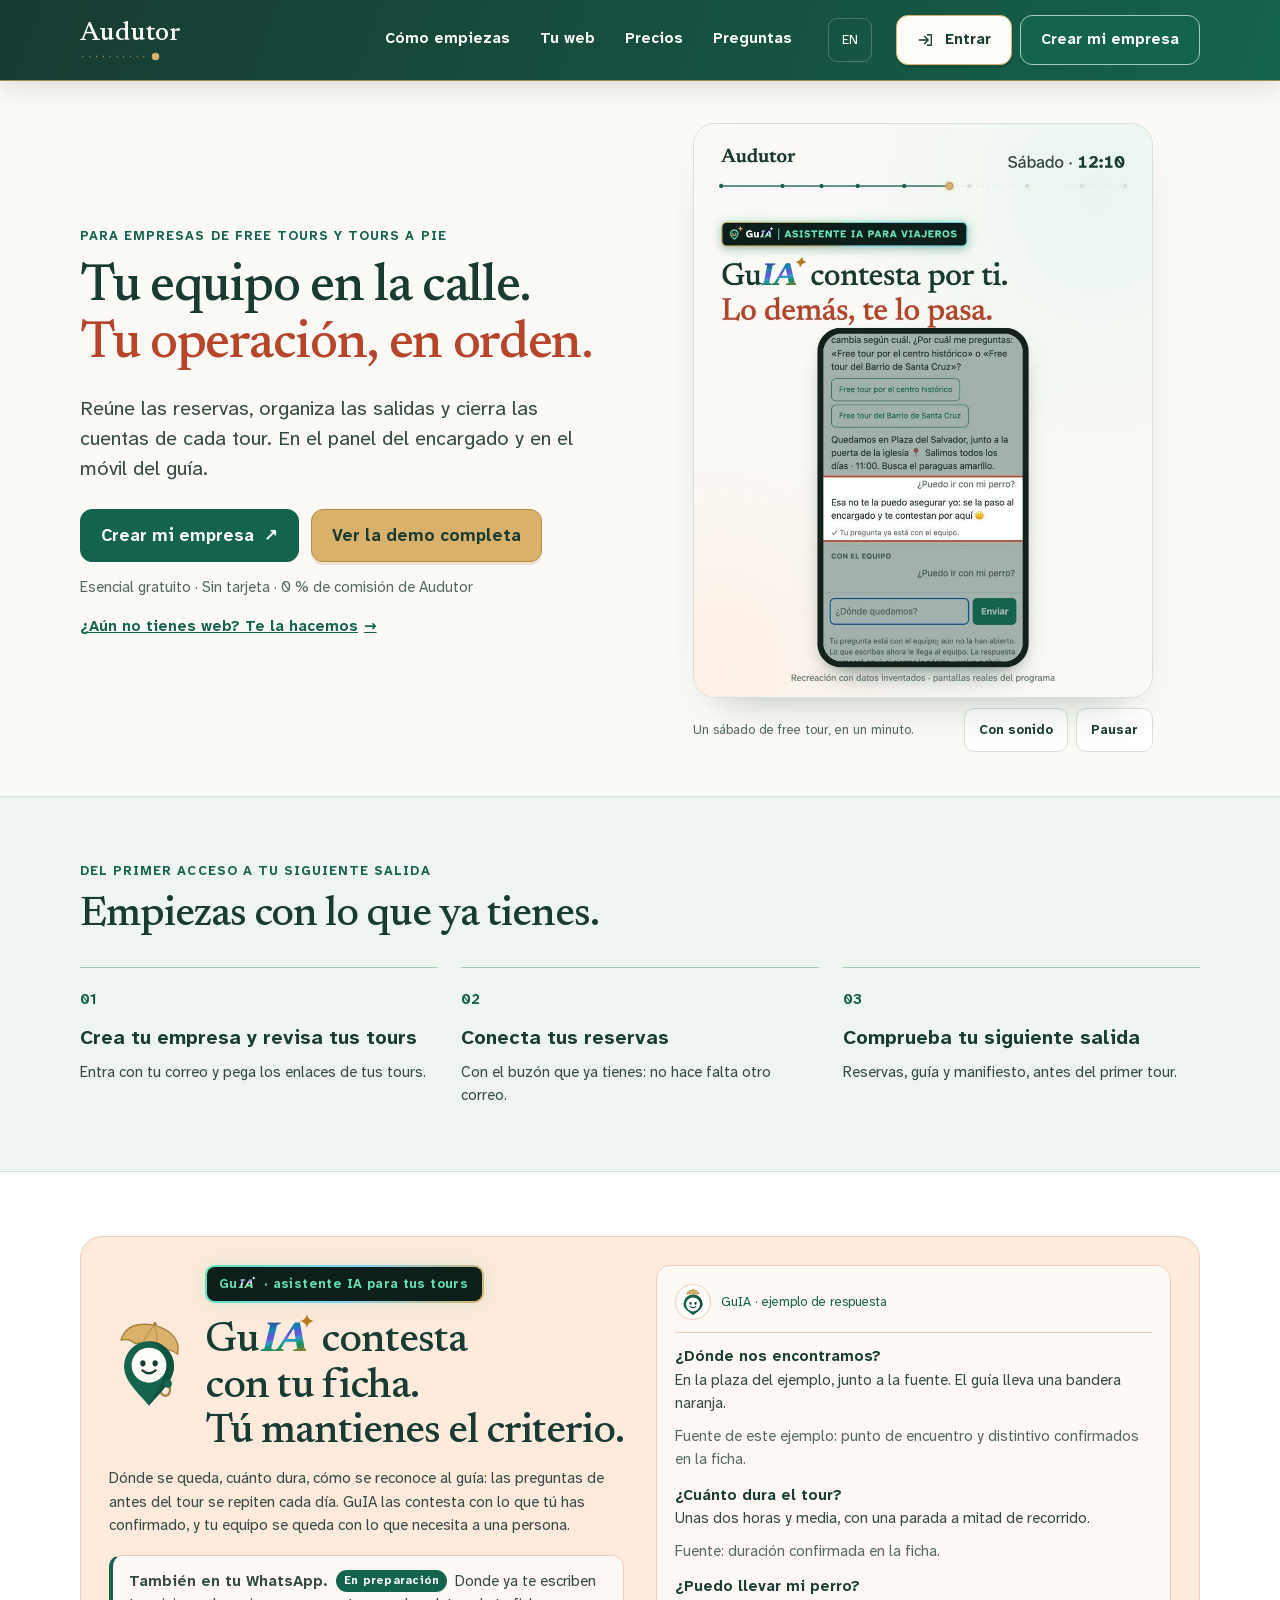
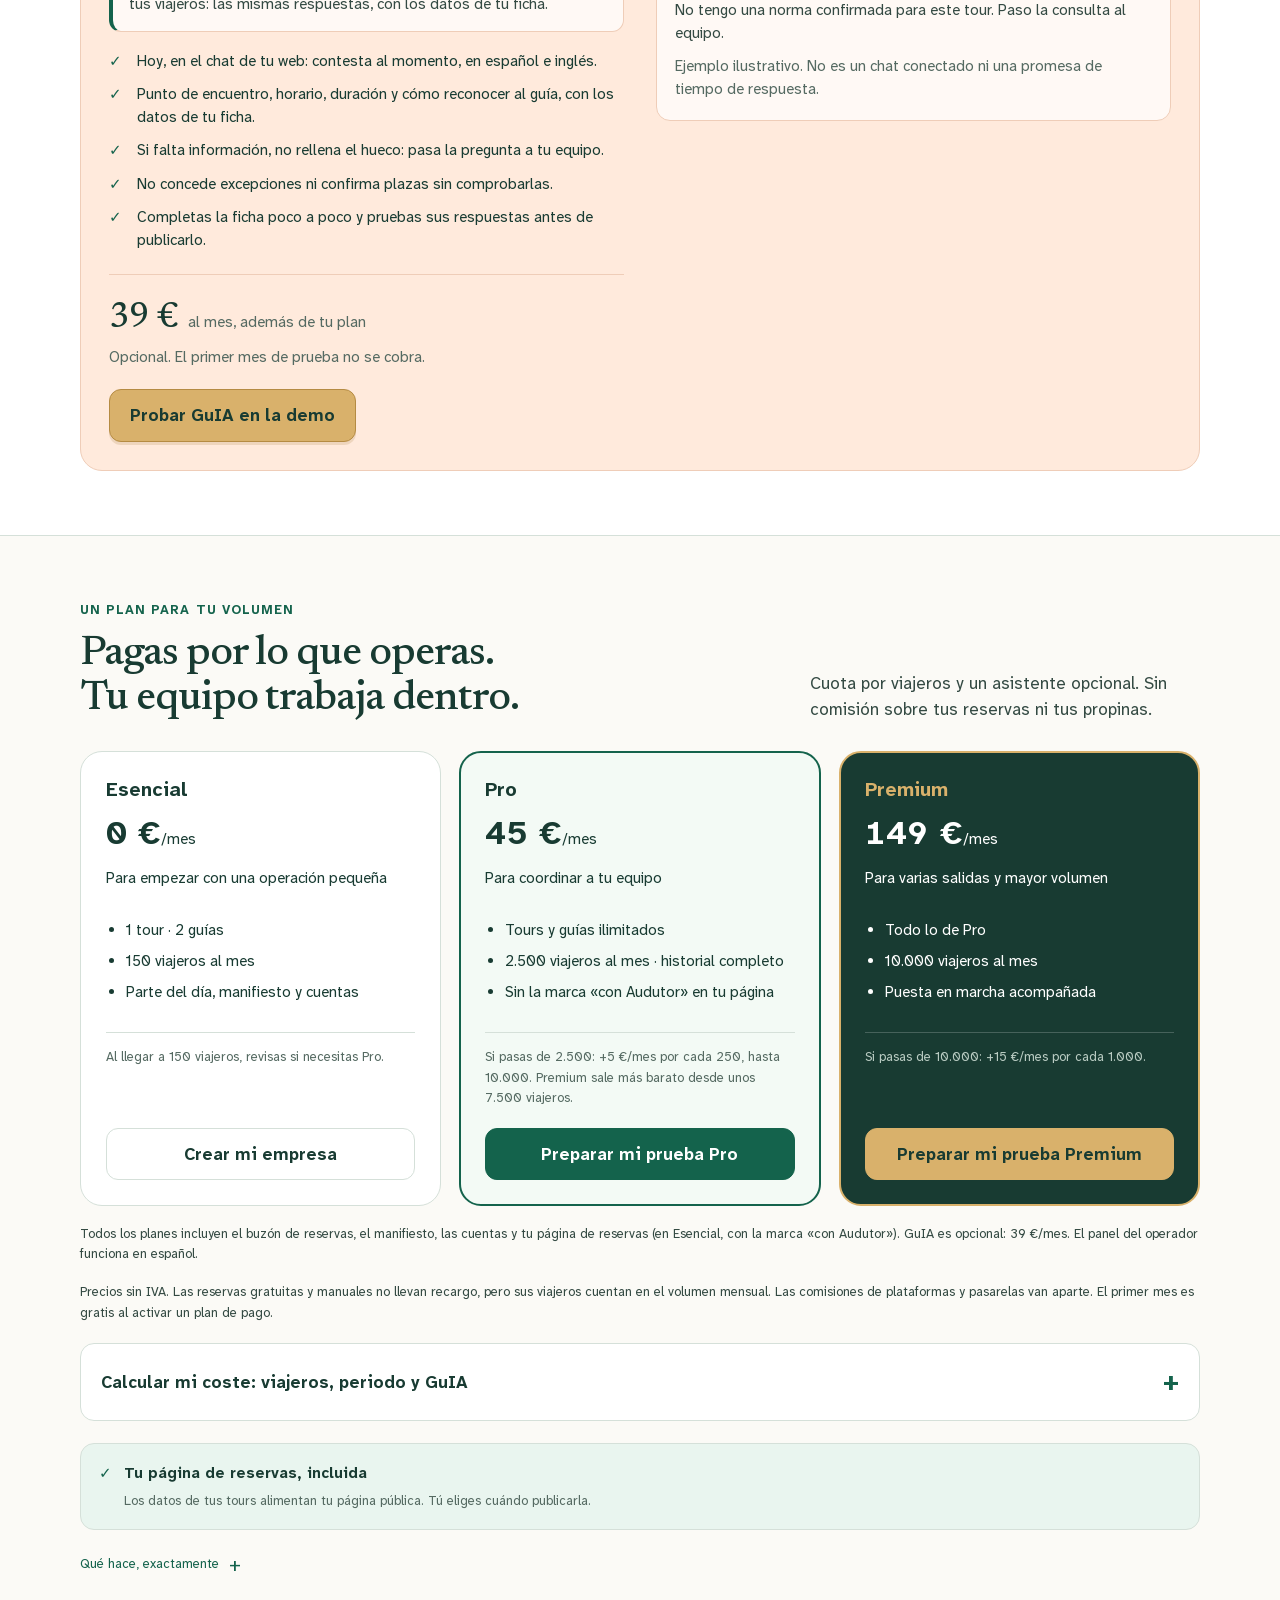
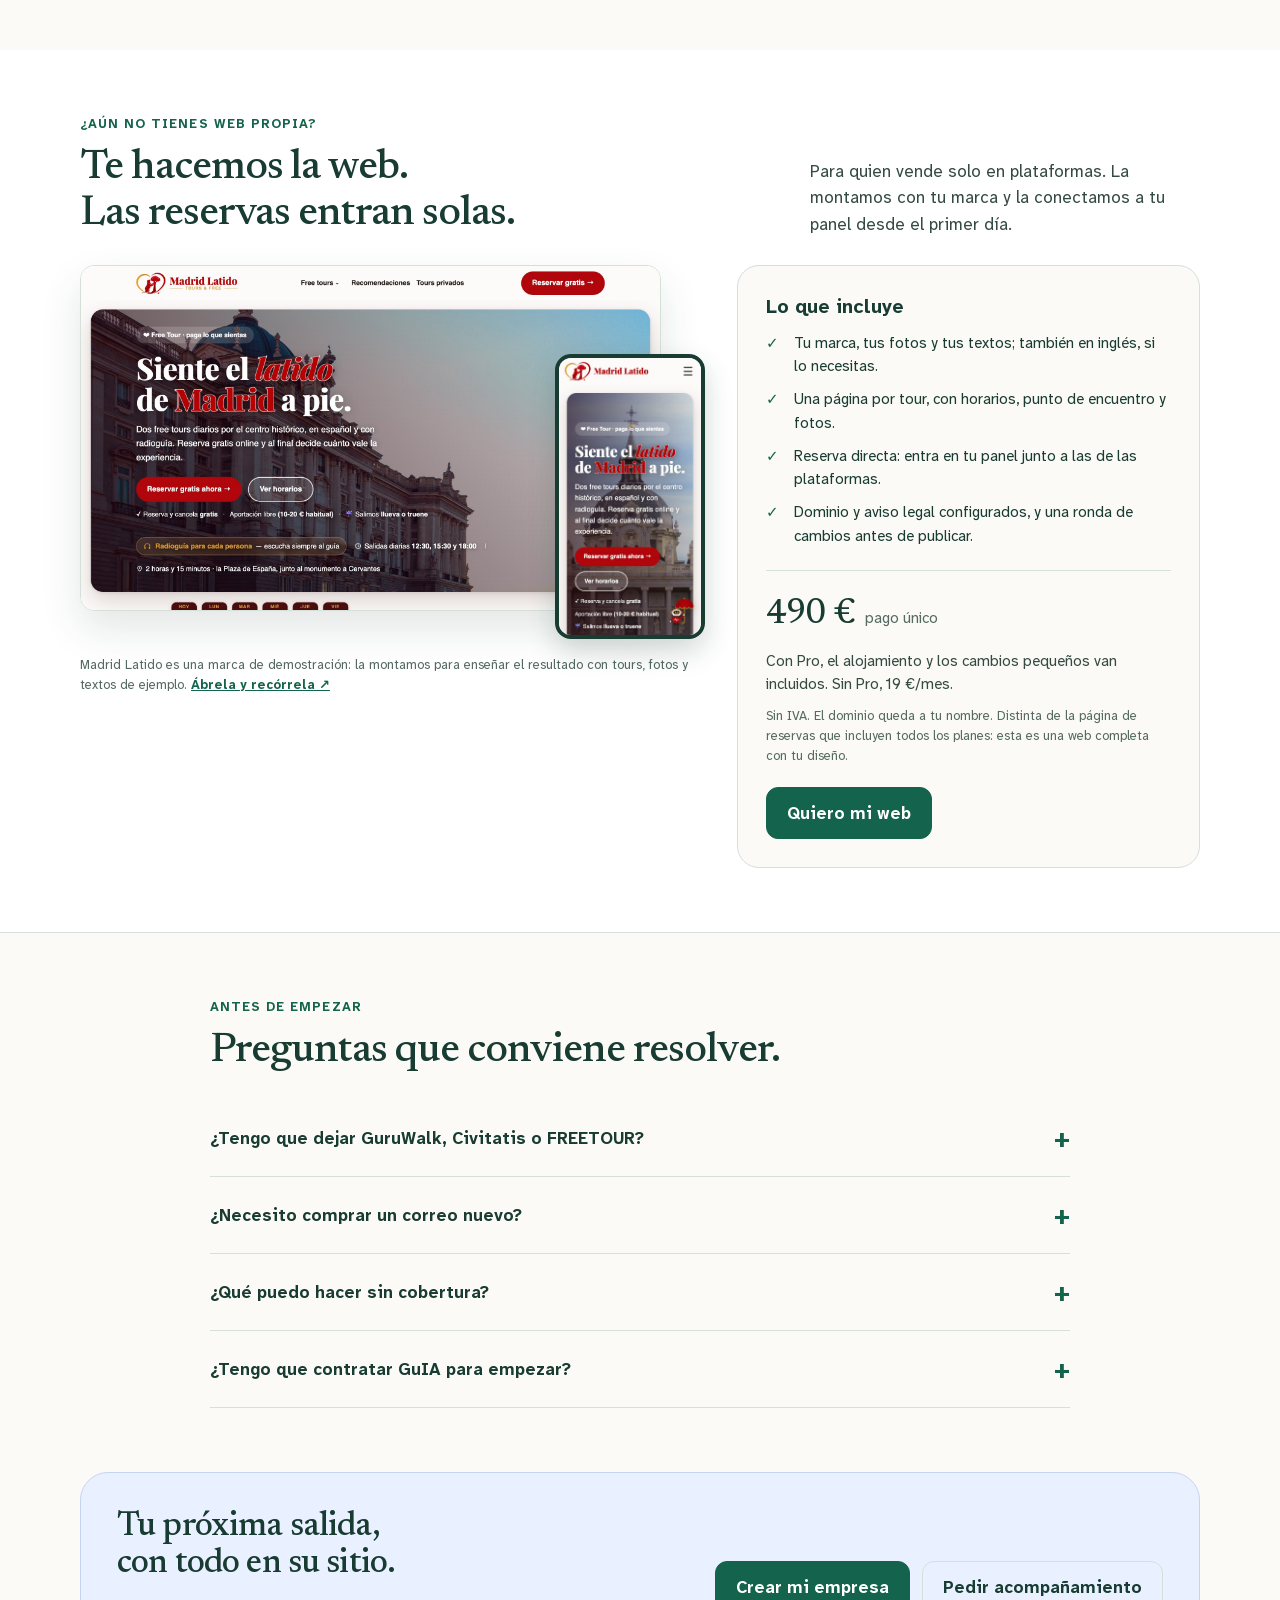
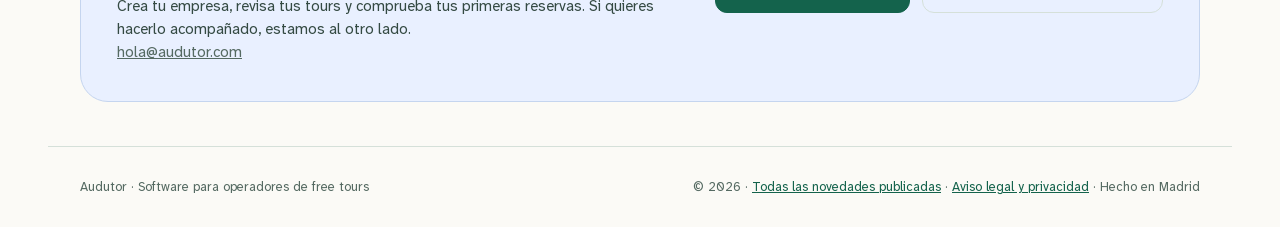
==== commit 037669b8: "Actualización del sitio" ====
--- a/index.html
+++ b/index.html
@@ -24,19 +24,20 @@
 <a class="idioma" href="en/" lang="en" aria-label="Read in English">EN</a><div class="acciones acciones-cabecera"><a class="boton boton-cabecera boton-acceso" href="entrar/"><svg viewBox="0 0 24 24" fill="none" stroke="currentColor" stroke-width="1.8" stroke-linecap="round" stroke-linejoin="round" aria-hidden="true" focusable="false"><path d="M14 5h5v14h-5M3 12h12M10 7l5 5-5 5"/></svg>Entrar</a><a class="boton boton-cabecera" href="entrar/?modo=alta">Crear mi empresa</a></div></div></header>
 <main id="contenido" tabindex="-1">
 <section class="hero ancho" aria-labelledby="titulo"><div class="hero-texto"><p class="etiqueta">Para empresas de free tours y tours a pie</p><h1 id="titulo">Tu equipo en la calle.<br><span>Tu operación, en orden.</span></h1><p class="lead">Reúne las reservas, organiza las salidas y cierra las cuentas de cada tour. En el panel del encargado y en el móvil del guía.</p></div>
-<figure class="bucle" aria-labelledby="bucle-pie"><div class="bucle-marco"><video class="bucle-video" data-bucle muted loop playsinline preload="metadata" width="864" height="1080" poster="identidad/audutor-sabado-4x5.es.jpg" aria-describedby="bucle-guion"><source src="identidad/audutor-sabado-4x5.es.mp4" type="video/mp4"></video><div class="bucle-barra" data-bucle-barra role="slider" tabindex="0" aria-label="Avance del vídeo" aria-valuemin="0" aria-valuemax="60" aria-valuenow="0" hidden></div></div><figcaption class="bucle-pie"><span id="bucle-pie">Un sábado de free tour, en un minuto.</span><span class="bucle-botones"><button type="button" class="bucle-boton" data-bucle-sonido data-con="Con sonido" data-sin="Sin sonido" hidden>Con sonido</button><button type="button" class="bucle-boton" data-bucle-pausa data-pausa="Pausar" data-sigue="Reproducir" hidden>Pausar</button></span></figcaption><ol id="bucle-guion" hidden><li>Reservas por todas partes, y un sábado por delante.</li><li>08:40, las reservas: todas tus plataformas, una sola lista.</li><li>09:15, el panel de la oficina: eliges guía y le llega al móvil.</li><li>09:20, el móvil de la guía: confirma desde el móvil.</li><li>10:20, cambios de última hora: cambios y cancelaciones, al momento.</li><li>Sin cobertura: sigue marcando. Vuelve la señal y todo se envía solo.</li><li>12:10, GuIA, el asistente para viajeros: contesta por ti y lo demás te lo pasa.</li><li>Al terminar: tour cerrado, caja apuntada.</li><li>Gestión económica: las cuentas del mes, sin hojas de cálculo.</li><li>Recreación con datos inventados y pantallas reales del programa.</li></ol></figure>
+<figure class="bucle" aria-labelledby="bucle-pie"><div class="bucle-marco"><video class="bucle-video" data-bucle muted loop playsinline preload="metadata" width="864" height="1080" poster="identidad/audutor-sabado-4x5.es.jpg" aria-describedby="bucle-guion"><source src="identidad/audutor-sabado-4x5.es.mp4" type="video/mp4"></video><div class="bucle-barra" data-bucle-barra role="slider" tabindex="0" aria-label="Avance del vídeo" aria-valuemin="0" aria-valuemax="53" aria-valuenow="0" hidden></div></div><figcaption class="bucle-pie"><span id="bucle-pie">Un sábado de free tour, en un minuto.</span><span class="bucle-botones"><button type="button" class="bucle-boton" data-bucle-sonido data-con="Con sonido" data-sin="Sin sonido" hidden>Con sonido</button><button type="button" class="bucle-boton" data-bucle-pausa data-pausa="Pausar" data-sigue="Reproducir" hidden>Pausar</button></span></figcaption><ol id="bucle-guion" hidden><li>Reservas por todas partes, y un sábado por delante.</li><li>08:40, las reservas: todas tus plataformas, una sola lista.</li><li>09:15, el panel de la oficina: eliges guía y le llega al móvil.</li><li>09:20, el móvil de la guía: confirma desde el móvil.</li><li>10:20, cambios de última hora: cambios y cancelaciones, al momento.</li><li>12:10, GuIA, el asistente IA para viajeros: contesta por ti y lo demás te lo pasa.</li><li>12:40, web a medida: tu propia web, te la hacemos.</li><li>Al terminar: tour cerrado, caja apuntada.</li><li>Gestión económica: las cuentas del mes, sin hojas de cálculo.</li><li>Recreación con datos inventados y pantallas reales del programa.</li></ol></figure>
 <div class="hero-acciones"><div class="acciones acciones-hero"><a class="boton boton-hero" href="entrar/?modo=alta">Crear mi empresa <span aria-hidden="true">↗</span></a><a class="boton boton-demo boton-hero" href="demo/#manifiesto">Ver la demo completa</a></div><p class="condiciones">Esencial gratuito · Sin tarjeta · 0 % de comisión de Audutor</p><a class="hero-tu-web" href="#tu-web">¿Aún no tienes web? Te la hacemos <span aria-hidden="true">→</span></a></div></section>
 <section class="capitulo empezar" id="comenzar"><div class="ancho"><div class="capitulo-cab"><div><span class="etiqueta etiqueta-capitulo">Del primer acceso a tu siguiente salida</span><h2>Empiezas con lo que ya tienes.</h2></div></div><ol class="alta-pasos"><li class="alta-paso"><h3>Crea tu empresa y revisa tus tours</h3><p>Entra con tu correo y pega los enlaces de tus tours.</p></li><li class="alta-paso"><h3>Conecta tus reservas</h3><p>Con el buzón que ya tienes: no hace falta otro correo.</p></li><li class="alta-paso"><h3>Comprueba tu siguiente salida</h3><p>Reservas, guía y manifiesto, antes del primer tour.</p></li></ol></div></section>
-<section class="capitulo tu-web" id="tu-web"><div class="ancho"><div class="capitulo-cab"><div><span class="etiqueta etiqueta-capitulo">¿Aún no tienes web propia?</span><h2>Te hacemos la web.<br>Las reservas entran solas.</h2></div><p>Para quien vende solo en plataformas. La montamos con tu marca y la conectamos a tu panel desde el primer día.</p></div><div class="tu-web-cuerpo"><figure class="tu-web-ejemplo"><a href="https://madridlatido.com" target="_blank" rel="noopener"><img class="tu-web-escritorio" src="identidad/web-ejemplo-escritorio.jpg" alt="Portada de la web de Madrid Latido en un ordenador" width="1920" height="1140" loading="lazy"><img class="tu-web-movil" src="identidad/web-ejemplo-movil.jpg" alt="" width="585" height="1140" loading="lazy"></a><figcaption>Madrid Latido es una marca de demostración: la montamos para enseñar el resultado con tours, fotos y textos de ejemplo. <a href="https://madridlatido.com" target="_blank" rel="noopener">Ábrela y recórrela <span aria-hidden="true">↗</span></a></figcaption></figure><div class="tu-web-oferta"><h3>Lo que incluye</h3><ul class="tu-web-lista"><li>Tu marca, tus fotos y tus textos; también en inglés, si lo necesitas.</li><li>Una página por tour, con horarios, punto de encuentro y fotos.</li><li>Reserva directa: entra en tu panel junto a las de las plataformas.</li><li>Dominio y aviso legal configurados, y una ronda de cambios antes de publicar.</li></ul><div class="tu-web-precio"><b>490 €</b><span>pago único</span></div><p class="tu-web-cuota">Con Pro, el alojamiento y los cambios pequeños van incluidos. Sin Pro, 19 €/mes.</p><p class="nota">Sin IVA. El dominio queda a tu nombre. Distinta de la página de reservas que incluyen todos los planes: esta es una web completa con tu diseño.</p><div class="acciones acciones-tu-web"><a class="boton" href="mailto:hola@audutor.com?subject=Quiero%20mi%20web">Quiero mi web</a></div></div></div></div></section>
-<section class="capitulo ancho" id="planes"><div class="capitulo-cab"><div><span class="etiqueta etiqueta-capitulo">Un plan para tu volumen</span><h2>Pagas por lo que operas.<br>Tu equipo trabaja dentro.</h2></div><p>Cuota por viajeros y un asistente opcional. Sin comisión sobre tus reservas ni tus propinas.</p></div><div class="planes"><article class="plan " data-plan="esencial"><h3>Esencial</h3><div class="precio"><span class="imp" data-base="0" data-mensual="0" data-anual="0">0</span> €<small>/mes</small></div><p class="fact-nota" data-nota hidden>facturado anualmente · 0 €/año</p><div class="plan-unit" data-bono="150"></div><div class="para">Para empezar con una operación pequeña</div><ul><li>1 tour · 2 guías</li><li>150 viajeros al mes</li><li>Parte del día, manifiesto y cuentas</li></ul><p class="plan-extra">Al llegar a 150 viajeros, revisas si necesitas Pro.</p><a class="boton secundario boton-plan" href="entrar/?modo=alta">Crear mi empresa</a></article><article class="plan destacado" data-plan="pro"><h3>Pro</h3><div class="precio"><span class="imp" data-base="45" data-mensual="45" data-anual="37.5">45</span> €<small>/mes</small></div><p class="fact-nota" data-nota hidden>facturado anualmente · 450 €/año</p><div class="plan-unit" data-bono="2500"></div><div class="para">Para coordinar a tu equipo</div><ul><li>Tours y guías ilimitados</li><li>2.500 viajeros al mes · historial completo</li><li>Sin la marca «con Audutor» en tu página</li></ul><p class="plan-extra">Si pasas de 2.500: +<span class="imp-tramo" data-mensual="5" data-anual="4,17">5</span> €/mes por cada 250, hasta 10.000. Premium sale más barato desde unos 7.500 viajeros.</p><a class="boton  boton-plan" href="#contacto">Preparar mi prueba Pro</a></article><article class="plan " data-plan="premium"><h3>Premium</h3><div class="precio"><span class="imp" data-base="149" data-mensual="149" data-anual="124.17">149</span> €<small>/mes</small></div><p class="fact-nota" data-nota hidden>facturado anualmente · 1.490 €/año</p><div class="plan-unit" data-bono="10000"></div><div class="para">Para varias salidas y mayor volumen</div><ul><li>Todo lo de Pro</li><li>10.000 viajeros al mes</li><li>Puesta en marcha acompañada</li></ul><p class="plan-extra">Si pasas de 10.000: +<span class="imp-tramo" data-mensual="15" data-anual="12,5">15</span> €/mes por cada 1.000.</p><a class="boton secundario boton-plan" href="#contacto">Preparar mi prueba Premium</a></article></div><p class="garantia">Todos los planes incluyen el buzón de reservas, el manifiesto, las cuentas y tu página de reservas (en Esencial, con la marca «con Audutor»). GuIA es opcional: 39 €/mes. El panel del operador funciona en español.</p><p class="garantia">Precios sin IVA. Las reservas gratuitas y manuales no llevan recargo, pero sus viajeros cuentan en el volumen mensual. Las comisiones de plataformas y pasarelas van aparte. El primer mes es gratis al activar un plan de pago; las diez primeras empresas tienen dos.</p>
+<section class="capitulo guia-cap" id="asistente"><div class="ancho"><div class="comp"><div><div class="guia-marca"><img class="guia-figura" src="identidad/guia.svg" alt="" width="80" height="101"><div><span class="etiqueta etiqueta-capitulo guia-sello"><span>Gu<span class="ia-cromo ia-noche">IA</span></span> · asistente IA para tus tours</span><h2>Gu<span class="ia-cromo">IA</span> contesta con tu ficha.<br>Tú mantienes el criterio.</h2></div></div><p class="guia-entrada">Dónde se queda, cuánto dura, cómo se reconoce al guía: las preguntas de antes del tour se repiten cada día. GuIA las contesta con lo que tú has confirmado, y tu equipo se queda con lo que necesita a una persona.</p><p class="guia-whatsapp"><b>También en tu WhatsApp.</b> <span class="guia-pronto">En preparación</span> Donde ya te escriben tus viajeros: las mismas respuestas, con los datos de tu ficha.</p><ul class="guia-lista"><li>Hoy, en el chat de tu web: contesta al momento, en español e inglés.</li><li>Punto de encuentro, horario, duración y cómo reconocer al guía, con los datos de tu ficha.</li><li>Si falta información, no rellena el hueco: pasa la pregunta a tu equipo.</li><li>No concede excepciones ni confirma plazas sin comprobarlas.</li><li>Completas la ficha poco a poco y pruebas sus respuestas antes de publicarlo.</li></ul><div class="guia-precio"><b>39 €</b><span>al mes, además de tu plan</span></div><p class="nota">Opcional. El primer mes de prueba no se cobra.</p><div class="acciones acciones-comp"><a class="boton boton-demo" href="demo/#chat">Probar GuIA en la demo</a></div></div><div class="dialogo"><div class="dialogo-cab"><span class="guia-avatar"><img src="identidad/guia-compacta.svg" alt="" width="28" height="28"></span>GuIA · ejemplo de respuesta</div><b>¿Dónde nos encontramos?</b><p>En la plaza del ejemplo, junto a la fuente. El guía lleva una bandera naranja.</p><p class="nota">Fuente de este ejemplo: punto de encuentro y distintivo confirmados en la ficha.</p><strong>¿Cuánto dura el tour?</strong><p>Unas dos horas y media, con una parada a mitad de recorrido.</p><p class="nota">Fuente: duración confirmada en la ficha.</p><strong>¿Puedo llevar mi perro?</strong><p>No tengo una norma confirmada para este tour. Paso la consulta al equipo.</p><p class="nota">Ejemplo ilustrativo. No es un chat conectado ni una promesa de tiempo de respuesta.</p></div></div></div></section>
+<section class="capitulo ancho" id="planes"><div class="capitulo-cab"><div><span class="etiqueta etiqueta-capitulo">Un plan para tu volumen</span><h2>Pagas por lo que operas.<br>Tu equipo trabaja dentro.</h2></div><p>Cuota por viajeros y un asistente opcional. Sin comisión sobre tus reservas ni tus propinas.</p></div><div class="planes"><article class="plan " data-plan="esencial"><h3>Esencial</h3><div class="precio"><span class="imp" data-base="0" data-mensual="0" data-anual="0">0</span> €<small>/mes</small></div><p class="fact-nota" data-nota hidden>facturado anualmente · 0 €/año</p><div class="plan-unit" data-bono="150"></div><div class="para">Para empezar con una operación pequeña</div><ul><li>1 tour · 2 guías</li><li>150 viajeros al mes</li><li>Parte del día, manifiesto y cuentas</li></ul><p class="plan-extra">Al llegar a 150 viajeros, revisas si necesitas Pro.</p><a class="boton secundario boton-plan" href="entrar/?modo=alta">Crear mi empresa</a></article><article class="plan destacado" data-plan="pro"><h3>Pro</h3><div class="precio"><span class="imp" data-base="45" data-mensual="45" data-anual="37.5">45</span> €<small>/mes</small></div><p class="fact-nota" data-nota hidden>facturado anualmente · 450 €/año</p><div class="plan-unit" data-bono="2500"></div><div class="para">Para coordinar a tu equipo</div><ul><li>Tours y guías ilimitados</li><li>2.500 viajeros al mes · historial completo</li><li>Sin la marca «con Audutor» en tu página</li></ul><p class="plan-extra">Si pasas de 2.500: +<span class="imp-tramo" data-mensual="5" data-anual="4,17">5</span> €/mes por cada 250, hasta 10.000. Premium sale más barato desde unos 7.500 viajeros.</p><a class="boton  boton-plan" href="#contacto">Preparar mi prueba Pro</a></article><article class="plan premium" data-plan="premium"><h3>Premium</h3><div class="precio"><span class="imp" data-base="149" data-mensual="149" data-anual="124.17">149</span> €<small>/mes</small></div><p class="fact-nota" data-nota hidden>facturado anualmente · 1.490 €/año</p><div class="plan-unit" data-bono="10000"></div><div class="para">Para varias salidas y mayor volumen</div><ul><li>Todo lo de Pro</li><li>10.000 viajeros al mes</li><li>Puesta en marcha acompañada</li></ul><p class="plan-extra">Si pasas de 10.000: +<span class="imp-tramo" data-mensual="15" data-anual="12,5">15</span> €/mes por cada 1.000.</p><a class="boton secundario boton-plan" href="#contacto">Preparar mi prueba Premium</a></article></div><p class="garantia">Todos los planes incluyen el buzón de reservas, el manifiesto, las cuentas y tu página de reservas (en Esencial, con la marca «con Audutor»). GuIA es opcional: 39 €/mes. El panel del operador funciona en español.</p><p class="garantia">Precios sin IVA. Las reservas gratuitas y manuales no llevan recargo, pero sus viajeros cuentan en el volumen mensual. Las comisiones de plataformas y pasarelas van aparte. El primer mes es gratis al activar un plan de pago.</p>
 <details class="detalle-precio" id="calcular"><summary>Calcular mi coste: viajeros, periodo y GuIA</summary>
 <div class="calc"><div class="fact-toggle" id="factToggle" role="radiogroup" aria-label="Periodo de facturación"><button type="button" role="radio" aria-checked="true" data-modo="mensual">Mensual</button><button type="button" role="radio" aria-checked="false" tabindex="-1" data-modo="anual">Anual · pagas diez meses por doce</button></div>
 <div class="calc-pregunta"><label for="calc-v">Viajeros al mes</label><output id="calc-v-val" for="calc-v">1.000</output></div><input type="range" id="calc-v" min="50" max="12000" step="50" value="1000" aria-describedby="calc-aclaracion"><div class="calc-topes"><span>50</span><span>12.000</span></div>
 <div class="calc-opciones"><label class="calc-equipo"><input type="checkbox" id="calc-equipo"><span>Tengo más de un tour o más de dos guías<small class="calc-fino">Necesitas Pro o Premium aunque tengas pocas reservas.</small></span></label><div><label class="tf-o"><input type="checkbox" data-c="guia" data-eur="39" onchange="tarifa()"><span class="tf-n">GuIA, el asistente<small>Respuestas con los datos que has confirmado. Si falta información, la pregunta se pasa al equipo.</small></span><span class="tf-p">+39 €</span></label><details class="tf-mas"><summary>Qué hace, exactamente</summary><ul><li>Contesta en el chat de tu web, en español e inglés, con los datos confirmados disponibles.</li><li>Explica el punto de encuentro, el horario, la duración y cómo reconocer al guía.</li><li>Puedes completar la ficha poco a poco y probar sus respuestas antes de publicar. Las preguntas sin respuesta quedan para que las revise el equipo.</li><li>No concede excepciones que necesiten autorización de una persona ni confirma plazas sin comprobarlas.</li></ul></details></div></div>
 <div class="calc-res"><div><span class="calc-et">Plan según tu operación</span><b id="calc-plan">Pro</b><span class="calc-fino" id="calc-porque">2.500 viajeros incluidos</span></div><div><span class="calc-et">Por viajero</span><b id="calc-pv">0,05 €</b><span class="calc-fino">Sobre tu volumen real</span></div></div>
 <div class="calc-cuenta"><div><span>Cuota base</span><b id="calc-base">45 €</b></div><div><span>Exceso estimado</span><b id="calc-exceso">0 €</b></div><div><span>GuIA opcional</span><b id="calc-guia">0 €</b></div><div class="calc-total"><span id="calc-periodo">Estimación mensual</span><b id="calc-eur">45 €</b><p class="calc-anual" id="calc-anual">Equivalente anual: <b>450 €</b></p></div></div><p class="calc-pie" id="calc-aclaracion">Estimación según la tarifa publicada. El exceso de viajeros se revisa con soporte antes de cambiar la cuota; no se factura automáticamente. El plan anual y GuIA se cobran por años.</p></div></details>
-<div class="tf-o tf-incluida" data-c="web"><span class="tf-ok" aria-hidden="true">✓</span><span class="tf-n">Tu página de reservas, incluida<small>Los datos de tus tours alimentan tu página pública. Tú eliges cuándo publicarla.</small></span></div><details class="tf-mas"><summary>Qué hace, exactamente</summary><ul><li>Portada y ficha por tour, reserva contra el aforo registrado y QR de recomendación por guía.</li><li>En Esencial lleva la marca «con Audutor». En Pro y Premium, tu marca.</li><li>¿Ya tienes web? Puede sincronizarse mediante la API de Audutor. Necesita una conexión adaptada y comprobada; no hay un complemento universal.</li><li>Para ofrecer tours con precio necesitas configurar tu dirección de cobro externa. El pago de reservas se realiza fuera de Audutor.</li></ul></details> <div class="comp" id="asistente"><div><div class="guia-marca"><img class="guia-figura" src="identidad/guia.svg" alt="" width="80" height="101"><div><span class="etiqueta etiqueta-capitulo">GuIA · asistente IA para tus tours</span><h3>GuIA contesta con tu ficha.<br>Tú mantienes el criterio.</h3></div></div><p>Opcional. Pruébalo con tus tours antes de activarlo.</p><div class="acciones acciones-comp"><a class="boton boton-demo" href="demo/#chat">Probar GuIA en la demo</a></div></div></div></section>
-<section class="capitulo ancho" id="preguntas"><div class="faq"><span class="etiqueta etiqueta-capitulo">Antes de empezar</span><h2>Preguntas que conviene resolver.</h2><details><summary>¿Tengo que dejar GuruWalk, Civitatis o FREETOUR?</summary><p>Puedes seguir vendiendo en ellas. Audutor incorpora los correos de reservas que reconoce. No equivale a una conexión que cierre disponibilidad en todas las plataformas.</p></details><details><summary>¿Necesito comprar un correo nuevo?</summary><p>No. Conectas el buzón que ya usas y Audutor lee también las reservas que ya estaban en él. Revisa las de tus próximas salidas: no todos los correos se reconocen solos.</p></details><details><summary>¿Qué puedo hacer sin cobertura?</summary><p>Añade la app del guía a la pantalla de inicio y carga la salida con conexión. Puede consultar los datos guardados y anotar acciones admitidas sin señal; se sincronizan al reconectar. Comprueba ese recorrido en el móvil que usarás.</p></details><details><summary>¿Tengo que contratar GuIA para empezar?</summary><p>El sistema funciona sin GuIA. El asistente es opcional y cuesta 39 €/mes, además del plan. Su primer mes de prueba no se cobra (dos meses para las diez primeras empresas).</p></details></div></section><section class="ancho" id="contacto"><div class="final"><div><h2>Tu próxima salida,<br>con todo en su sitio.</h2><p>Crea tu empresa, revisa tus tours y comprueba tus primeras reservas. Si quieres hacerlo acompañado, estamos al otro lado.</p><p class="nota"><a href="mailto:hola@audutor.com">hola@audutor.com</a></p></div><div class="acciones acciones-final"><a class="boton boton-final" href="entrar/?modo=alta">Crear mi empresa</a><a class="boton secundario boton-final" href="mailto:hola@audutor.com?subject=Puesta%20en%20marcha%20Audutor">Pedir acompañamiento</a></div></div></section>
+<div class="tf-o tf-incluida" data-c="web"><span class="tf-ok" aria-hidden="true">✓</span><span class="tf-n">Tu página de reservas, incluida<small>Los datos de tus tours alimentan tu página pública. Tú eliges cuándo publicarla.</small></span></div><details class="tf-mas"><summary>Qué hace, exactamente</summary><ul><li>Portada y ficha por tour, reserva contra el aforo registrado y QR de recomendación por guía.</li><li>En Esencial lleva la marca «con Audutor». En Pro y Premium, tu marca.</li><li>¿Ya tienes web? Puede sincronizarse mediante la API de Audutor. Necesita una conexión adaptada y comprobada; no hay un complemento universal.</li><li>Para ofrecer tours con precio necesitas configurar tu dirección de cobro externa. El pago de reservas se realiza fuera de Audutor.</li></ul></details></section>
+<section class="capitulo tu-web" id="tu-web"><div class="ancho"><div class="capitulo-cab"><div><span class="etiqueta etiqueta-capitulo">¿Aún no tienes web propia?</span><h2>Te hacemos la web.<br>Las reservas entran solas.</h2></div><p>Para quien vende solo en plataformas. La montamos con tu marca y la conectamos a tu panel desde el primer día.</p></div><div class="tu-web-cuerpo"><figure class="tu-web-ejemplo"><a href="https://madridlatido.com" target="_blank" rel="noopener"><img class="tu-web-escritorio" src="identidad/web-ejemplo-escritorio.jpg" alt="Portada de la web de Madrid Latido en un ordenador" width="1920" height="1140" loading="lazy"><img class="tu-web-movil" src="identidad/web-ejemplo-movil.jpg" alt="" width="585" height="1140" loading="lazy"></a><figcaption>Madrid Latido es una marca de demostración: la montamos para enseñar el resultado con tours, fotos y textos de ejemplo. <a href="https://madridlatido.com" target="_blank" rel="noopener">Ábrela y recórrela <span aria-hidden="true">↗</span></a></figcaption></figure><div class="tu-web-oferta"><h3>Lo que incluye</h3><ul class="tu-web-lista"><li>Tu marca, tus fotos y tus textos; también en inglés, si lo necesitas.</li><li>Una página por tour, con horarios, punto de encuentro y fotos.</li><li>Reserva directa: entra en tu panel junto a las de las plataformas.</li><li>Dominio y aviso legal configurados, y una ronda de cambios antes de publicar.</li></ul><div class="tu-web-precio"><b>490 €</b><span>pago único</span></div><p class="tu-web-cuota">Con Pro, el alojamiento y los cambios pequeños van incluidos. Sin Pro, 19 €/mes.</p><p class="nota">Sin IVA. El dominio queda a tu nombre. Distinta de la página de reservas que incluyen todos los planes: esta es una web completa con tu diseño.</p><div class="acciones acciones-tu-web"><a class="boton" href="mailto:hola@audutor.com?subject=Quiero%20mi%20web">Quiero mi web</a></div></div></div></div></section>
+<section class="capitulo ancho" id="preguntas"><div class="faq"><span class="etiqueta etiqueta-capitulo">Antes de empezar</span><h2>Preguntas que conviene resolver.</h2><details><summary>¿Tengo que dejar GuruWalk, Civitatis o FREETOUR?</summary><p>Puedes seguir vendiendo en ellas. Audutor incorpora los correos de reservas que reconoce. No equivale a una conexión que cierre disponibilidad en todas las plataformas.</p></details><details><summary>¿Necesito comprar un correo nuevo?</summary><p>No. Conectas el buzón que ya usas y Audutor lee también las reservas que ya estaban en él. Revisa las de tus próximas salidas: no todos los correos se reconocen solos.</p></details><details><summary>¿Qué puedo hacer sin cobertura?</summary><p>Añade la app del guía a la pantalla de inicio y carga la salida con conexión. Puede consultar los datos guardados y anotar acciones admitidas sin señal; se sincronizan al reconectar. Comprueba ese recorrido en el móvil que usarás.</p></details><details><summary>¿Tengo que contratar GuIA para empezar?</summary><p>El sistema funciona sin GuIA. El asistente es opcional y cuesta 39 €/mes, además del plan. Su primer mes de prueba no se cobra.</p></details></div></section><section class="ancho" id="contacto"><div class="final"><div><h2>Tu próxima salida,<br>con todo en su sitio.</h2><p>Crea tu empresa, revisa tus tours y comprueba tus primeras reservas. Si quieres hacerlo acompañado, estamos al otro lado.</p><p class="nota"><a href="mailto:hola@audutor.com">hola@audutor.com</a></p></div><div class="acciones acciones-final"><a class="boton boton-final" href="entrar/?modo=alta">Crear mi empresa</a><a class="boton secundario boton-final" href="mailto:hola@audutor.com?subject=Puesta%20en%20marcha%20Audutor">Pedir acompañamiento</a></div></div></section>
 </main><footer class="pie ancho"><span>Audutor · Software para operadores de free tours</span><span>© 2026 · <a href="novedades/">Todas las novedades publicadas</a> · <a href="aviso-legal/">Aviso legal y privacidad</a> · Hecho en Madrid</span></footer>
 <script>
 var TEXTO_CALC={'total':'Estimación mensual','aprox':'Equivalente mensual estimado','anual':'Estimación anual','anualtexto':'Estimación anual si mantienes este volumen:','sin':'Gratis, sin tarjeta y sin caducidad.'};
--- a/marketing.css
+++ b/marketing.css
@@ -7,7 +7,7 @@
 .cabecera{background:var(--papel);border-bottom:1px solid var(--linea);position:sticky;top:0;z-index:10}.barra{display:flex;align-items:center;gap:24px;min-height:80px}.marca{font:500 27px/1 Newsreader,Georgia,serif;text-decoration:none;letter-spacing:-.02em}.marca svg{display:block;width:85px;height:9px;margin-top:5px}.navegacion{margin-left:auto;display:flex;gap:6px}.navegacion a{font-weight:700;font-size:15px;text-decoration:none;padding:12px;border-radius:9px;border-bottom:3px solid transparent}.navegacion a:hover{background:var(--menta)}.navegacion a[aria-current=location]{border-bottom-color:var(--verde);color:var(--verde);font-weight:700}.acciones-cabecera{gap:8px}.boton-cabecera{font-size:15px}.idioma{font-size:13px;text-decoration:none;min-height:44px;display:flex;align-items:center}.menu{display:none;margin-left:auto}.menu summary{min-height:44px;min-width:44px;display:flex;align-items:center;justify-content:center;list-style:none;border:1px solid var(--linea);border-radius:10px}.menu summary::-webkit-details-marker{display:none}.menu div{position:absolute;background:white;padding:12px;right:24px;top:74px;border:1px solid var(--linea);border-radius:14px;box-shadow:0 16px 32px #183b3220}.menu a{display:block;padding:12px;text-decoration:none}.menu a[aria-current=location]{background:var(--menta);font-weight:700}
 .hero{padding-top:42px;padding-bottom:44px;display:grid;grid-template-columns:1fr 1.05fr;grid-template-areas:". bucle" "texto bucle" "acciones bucle" ". bucle";grid-template-rows:1fr auto auto 1fr;column-gap:38px}.hero-texto{grid-area:texto}.hero-acciones{grid-area:acciones}.bucle{grid-area:bucle;margin:0;width:100%;max-width:460px;justify-self:center}.bucle-marco{aspect-ratio:4/5;border:1px solid var(--linea);border-radius:22px;overflow:hidden;background:var(--papel);box-shadow:0 22px 44px -28px #183b3266}.bucle-video{display:block;width:100%;height:100%;object-fit:cover}.bucle-marco{position:relative}.bucle-barra{position:absolute;left:3%;right:3%;top:6.2%;height:9.4%;cursor:pointer;touch-action:none;border-radius:12px}.bucle-barra:focus-visible{outline-offset:-3px}.bucle-pie{display:flex;align-items:center;justify-content:space-between;gap:12px;margin-top:10px;font-size:13px;color:var(--gris)}.bucle-botones{display:flex;gap:8px}.bucle-boton{min-height:44px;padding:8px 14px;border:1px solid var(--linea);border-radius:10px;background:white;font-size:13px;font-weight:700;color:var(--tinta)}.hero h1{margin:14px 0 20px;max-width:570px}.hero h1 span{color:var(--coral)}.lead{font-size:20px;max-width:510px;line-height:1.5}.acciones-hero{margin:26px 0 14px}.condiciones{font-size:15px;color:var(--gris)}
 .capitulo{padding-block:64px}.capitulo-cab{display:flex;gap:32px;align-items:end;justify-content:space-between;margin-bottom:28px}.capitulo-cab h2{max-width:660px}.capitulo-cab p{max-width:390px}.etiqueta-capitulo{display:block;margin-bottom:12px}.empezar{background:#eef4f0;border-block:1px solid var(--linea)}.alta-pasos{display:grid;grid-template-columns:repeat(3,minmax(0,1fr));gap:24px;counter-reset:paso;list-style:none;margin:0;padding:0}.alta-paso{border-top:1px solid #a7c7b7;padding-top:20px}.alta-paso::before{counter-increment:paso;content:'0' counter(paso);font-size:15px;color:var(--verde);display:block;margin-bottom:14px;font-weight:700}.alta-paso h3{margin-bottom:12px}.alta-paso p{font-size:15px}.garantia{margin-top:18px;font-size:13px}
-.planes{display:grid;grid-template-columns:repeat(3,minmax(0,1fr));gap:18px}.plan{background:white;border:1px solid var(--linea);border-radius:var(--radio);padding:25px;display:flex;flex-direction:column;min-width:0}.plan.destacado{border:2px solid var(--verde);padding:24px;background:#f3faf5}.plan h3{margin-bottom:12px}.precio{font-size:34px;font-weight:700;line-height:1.2;font-variant-numeric:tabular-nums}.precio small{font-size:15px;font-weight:400}.para{font-size:15px;margin-top:14px}.plan ul{margin:20px 0;padding-left:20px;font-size:15px}.plan li{margin:8px 0}.plan-extra{font-size:13px;color:var(--gris);padding-top:14px;border-top:1px solid var(--linea);margin-bottom:20px}.boton-plan{margin-top:auto}.fact-nota{font-size:13px;color:var(--gris);margin-top:8px}.detalle-precio{background:white;border:1px solid var(--linea);border-radius:14px;padding:16px 20px;margin-top:20px}.detalle-precio>summary{font-weight:700;cursor:pointer;min-height:44px;display:flex;align-items:center;justify-content:space-between}.detalle-precio>summary::after{content:'+';font-size:27px;color:var(--verde)}.detalle-precio[open]>summary::after{content:'−'}.detalle-precio[open]>summary{margin-bottom:24px}.fact-toggle{display:flex;gap:6px;flex-wrap:wrap;margin-bottom:20px}.fact-toggle button{min-height:44px;background:var(--papel);border:1px solid var(--linea);border-radius:10px;padding:10px 16px;font-size:15px}.fact-toggle [aria-checked=true]{background:var(--verde);color:white}.calc-pregunta{display:flex;gap:12px;align-items:baseline;justify-content:space-between}.calc-pregunta output{font-size:27px;font-weight:700}.calc input[type=range]{width:100%;min-height:44px;accent-color:var(--verde);margin:8px 0}.calc-topes{display:flex;justify-content:space-between;font-size:11.5px;color:var(--gris)}.calc-opciones{display:grid;grid-template-columns:1fr 1fr;gap:18px;margin:22px 0}.calc-equipo{font-size:15px;display:flex;gap:12px;align-items:start}.calc-equipo input,.tf-o input{width:20px;height:20px;accent-color:var(--verde);flex-shrink:0}.tf-o{display:flex;gap:12px;align-items:start;font-size:15px}.tf-n{flex:1;font-weight:700}.tf-n small{display:block;font-size:13px;font-weight:400;color:var(--gris);margin-top:6px}.tf-p{white-space:nowrap;font-size:15px;font-weight:700}.tf-mas{margin-top:12px;font-size:13px}.tf-mas summary{cursor:pointer;min-height:44px;display:flex;align-items:center;color:var(--verde)}.tf-mas li{margin:10px 0}.calc-res{display:grid;grid-template-columns:1fr 1fr;gap:20px;margin:22px 0}.calc-et{display:block;font-size:13px;color:var(--gris)}.calc-res b{font-size:20px}.calc-fino{display:block;font-size:13px;color:var(--gris);margin-top:5px}.calc-cuenta{background:var(--menta);border:1px solid var(--linea);border-radius:12px;padding:18px}.calc-cuenta div{display:flex;justify-content:space-between;gap:18px;font-size:15px;margin-bottom:8px}.calc-total{border-top:1px solid #b4cdbd;padding-top:14px;margin-top:14px;display:flex;flex-wrap:wrap;justify-content:space-between;align-items:baseline;gap:10px}.calc-total b{font-size:34px}.calc-anual{flex-basis:100%;font-size:13px}.calc-anual b{font-size:13px}.calc-pie{font-size:13px;margin-top:16px;color:var(--gris)}.tf-incluida{background:var(--menta);border:1px solid var(--linea);border-radius:14px;margin-top:22px;padding:18px}.tf-ok{font-weight:700;color:var(--verde)}.comp{display:grid;grid-template-columns:1fr 1.25fr;gap:28px;margin-top:32px;background:var(--melocoton);border-radius:var(--radio);padding:28px;border:1px solid #efcdb8}.comp p{font-size:15px}.comp h3{margin:8px 0 12px}.acciones-comp{margin-top:20px}
+.planes{display:grid;grid-template-columns:repeat(3,minmax(0,1fr));gap:18px}.plan{background:white;border:1px solid var(--linea);border-radius:var(--radio);padding:25px;display:flex;flex-direction:column;min-width:0}.plan.destacado{border:2px solid var(--verde);padding:24px;background:#f3faf5}.plan h3{margin-bottom:12px}.precio{font-size:34px;font-weight:700;line-height:1.2;font-variant-numeric:tabular-nums}.precio small{font-size:15px;font-weight:400}.para{font-size:15px;margin-top:14px}.plan ul{margin:20px 0;padding-left:20px;font-size:15px}.plan li{margin:8px 0}.plan-extra{font-size:13px;color:var(--gris);padding-top:14px;border-top:1px solid var(--linea);margin-bottom:20px}.boton-plan{margin-top:auto}.fact-nota{font-size:13px;color:var(--gris);margin-top:8px}.detalle-precio{background:white;border:1px solid var(--linea);border-radius:14px;padding:16px 20px;margin-top:20px}.detalle-precio>summary{font-weight:700;cursor:pointer;min-height:44px;display:flex;align-items:center;justify-content:space-between}.detalle-precio>summary::after{content:'+';font-size:27px;color:var(--verde)}.detalle-precio[open]>summary::after{content:'−'}.detalle-precio[open]>summary{margin-bottom:24px}.fact-toggle{display:flex;gap:6px;flex-wrap:wrap;margin-bottom:20px}.fact-toggle button{min-height:44px;background:var(--papel);border:1px solid var(--linea);border-radius:10px;padding:10px 16px;font-size:15px}.fact-toggle [aria-checked=true]{background:var(--verde);color:white}.calc-pregunta{display:flex;gap:12px;align-items:baseline;justify-content:space-between}.calc-pregunta output{font-size:27px;font-weight:700}.calc input[type=range]{width:100%;min-height:44px;accent-color:var(--verde);margin:8px 0}.calc-topes{display:flex;justify-content:space-between;font-size:11.5px;color:var(--gris)}.calc-opciones{display:grid;grid-template-columns:1fr 1fr;gap:18px;margin:22px 0}.calc-equipo{font-size:15px;display:flex;gap:12px;align-items:start}.calc-equipo input,.tf-o input{width:20px;height:20px;accent-color:var(--verde);flex-shrink:0}.tf-o{display:flex;gap:12px;align-items:start;font-size:15px}.tf-n{flex:1;font-weight:700}.tf-n small{display:block;font-size:13px;font-weight:400;color:var(--gris);margin-top:6px}.tf-p{white-space:nowrap;font-size:15px;font-weight:700}.tf-mas{margin-top:12px;font-size:13px}.tf-mas summary{cursor:pointer;min-height:44px;display:flex;align-items:center;color:var(--verde)}.tf-mas li{margin:10px 0}.calc-res{display:grid;grid-template-columns:1fr 1fr;gap:20px;margin:22px 0}.calc-et{display:block;font-size:13px;color:var(--gris)}.calc-res b{font-size:20px}.calc-fino{display:block;font-size:13px;color:var(--gris);margin-top:5px}.calc-cuenta{background:var(--menta);border:1px solid var(--linea);border-radius:12px;padding:18px}.calc-cuenta div{display:flex;justify-content:space-between;gap:18px;font-size:15px;margin-bottom:8px}.calc-total{border-top:1px solid #b4cdbd;padding-top:14px;margin-top:14px;display:flex;flex-wrap:wrap;justify-content:space-between;align-items:baseline;gap:10px}.calc-total b{font-size:34px}.calc-anual{flex-basis:100%;font-size:13px}.calc-anual b{font-size:13px}.calc-pie{font-size:13px;margin-top:16px;color:var(--gris)}.tf-incluida{background:var(--menta);border:1px solid var(--linea);border-radius:14px;margin-top:22px;padding:18px}.tf-ok{font-weight:700;color:var(--verde)}.comp{display:grid;grid-template-columns:1fr 1fr;gap:32px;align-items:start;background:var(--melocoton);border-radius:var(--radio);padding:28px;border:1px solid #efcdb8}.comp p{font-size:15px}.comp h3{margin:8px 0 12px}.acciones-comp{margin-top:20px}
 .faq{max-width:860px;margin:auto}.faq h2{margin-bottom:26px}.faq details{border-bottom:1px solid var(--linea);padding:16px 0}.faq summary{font-size:17px;font-weight:700;cursor:pointer;min-height:44px;display:flex;align-items:center;justify-content:space-between;gap:18px;list-style:none}.faq summary::-webkit-details-marker{display:none}.faq summary::after{content:'+';font-size:27px;color:var(--verde)}.faq details[open] summary::after{content:'−'}.faq details p{padding-top:12px;font-size:15px;max-width:720px}.final{background:var(--azul);border:1px solid #c5d5ef;border-radius:28px;padding:36px;display:flex;gap:26px;align-items:center;justify-content:space-between}.final h2{font-size:34px;margin-bottom:12px}.final p{max-width:550px;font-size:15px}.acciones-final{flex-shrink:0}.pie{padding-block:30px;margin-top:44px;border-top:1px solid var(--linea);font-size:13px;color:var(--gris);display:flex;gap:20px;justify-content:space-between;flex-wrap:wrap}.pie a{color:var(--verde)}
 .tf-mas summary::after{content:'+';margin-left:10px;font-size:20px}.tf-mas[open] summary::after{content:'−'}
 @media(max-width:1000px){.navegacion{display:none}.menu{display:block}.barra{gap:14px}.hero{column-gap:24px}.final{display:block}.acciones-final{margin-top:24px}.alta-pasos{gap:18px}}
@@ -45,7 +45,7 @@
    compacta, salió de la portada el 14-nov-2026 al dejarla limpia. Crítica y reglas en docs/evaluaciones/2026-10-06-identidad-guia/. */
 .guia-marca{display:flex;align-items:center;gap:16px;margin-bottom:12px}
 .guia-figura{flex:0 0 auto;width:80px;height:auto}
-.guia-marca h3{margin:4px 0 0}
+.guia-marca h2{margin:4px 0 0}
 @media(max-width:700px){.guia-figura{width:64px}}
 
 /* «Te hacemos la web» (15-nov-2026). Muchos autónomos venden solo en plataformas y no
@@ -73,3 +73,43 @@
 .acciones-tu-web{margin-top:20px}
 @media(max-width:1000px){.tu-web-cuerpo{grid-template-columns:1fr}}
 @media(max-width:700px){.tu-web-oferta{padding:22px}.tu-web-ejemplo>a{padding:0 28px 20px 0}}
+/* GuIA, en su propio capítulo detrás de «Empezar» (15-nov-2026): Carlos lo quiere como el
+   reclamo principal. Sin la columna del ejemplo, la rejilla de .comp dejaba media caja vacía:
+   vuelve el ejemplo de respuesta que se quitó el 14-nov, con sus fuentes. */
+.guia-cap{background:var(--blanco);border-bottom:1px solid var(--linea)}
+.guia-entrada{margin:4px 0 0}
+/* WhatsApp va antes que la web porque es donde más escriben los viajeros (Carlos, 15-nov),
+   pero con «En preparación»: no hay conexión con WhatsApp todavía (pendiente 8). */
+.guia-whatsapp{margin:18px 0 0;padding:14px 16px;background:#fff9f5;border:1px solid #efcdb8;border-left:4px solid var(--verde);border-radius:12px;font-size:15px}
+.guia-pronto{display:inline-block;margin:0 4px;padding:2px 8px;border-radius:999px;background:var(--verde);color:#fff;font-size:11.5px;font-weight:700;letter-spacing:.02em;vertical-align:2px}
+.guia-lista{margin:18px 0 22px;padding:0;list-style:none;font-size:15px}
+.guia-lista li{position:relative;padding-left:28px;margin:10px 0}
+.guia-lista li::before{content:'✓';position:absolute;left:0;color:var(--verde);font-weight:700}
+.guia-precio{display:flex;align-items:baseline;gap:10px;border-top:1px solid #efcdb8;padding-top:18px}
+.guia-precio b{font-family:Newsreader,Georgia,serif;font-size:34px;font-weight:500;color:var(--tinta)}
+.guia-precio span{font-size:15px;color:var(--gris)}
+.dialogo{background:#fff9f5;border:1px solid #efcdb8;padding:18px;border-radius:14px;font-size:15px}
+.dialogo strong{display:block;margin-top:12px}
+.dialogo .nota{margin-top:10px}
+.dialogo-cab{display:flex;align-items:center;gap:10px;padding-bottom:12px;margin-bottom:12px;border-bottom:1px solid #efcdb8;font-size:13px;color:var(--verde)}
+.guia-avatar{display:grid;place-items:center;flex:0 0 auto;width:36px;height:36px;border-radius:50%;background:#fffefa;border:1px solid #efcdb8}
+.guia-avatar img{width:28px;height:28px}
+/* Premium, en tinta y con el dorado de GuIA: Carlos lo quería más a la vista (15-nov). El
+   dorado sobre la tinta da 6,1:1 y el gris claro 7,2:1. */
+.plan.premium{background:var(--tinta);color:#fff;border:2px solid #d9b16b;padding:24px}
+.plan.premium h3{color:#d9b16b}
+.plan.premium .fact-nota,.plan.premium .plan-extra{color:#b9cbc2}
+.plan.premium .plan-extra{border-top-color:#ffffff33}
+.plan.premium .boton{background:#d9b16b;border-color:#d9b16b;color:var(--tinta)}
+@media(max-width:700px){.plan.premium{padding:21px}}
+/* El nombre de GuIA, como en el vídeo (ChipIA de video/src/piezas/Rotulos.tsx): es lo que más vende y tiene que leerse como IA a la primera (Carlos, 15-nov). Fondo oscuro, contorno degradado, esquinas menos redondas que las píldoras y una chispa dorada. Sin mayúsculas: en versalitas «GuIA» se leía «GUIA». */
+.guia-sello{display:inline-flex;align-items:center;gap:8px;width:fit-content;padding:7px 14px 7px 12px;border:2px solid transparent;border-radius:10px;background:linear-gradient(#0d1f1a,#0d1f1a) padding-box,linear-gradient(120deg,#5fe3b5,#7cd3f7,#d9b16b) border-box;color:#5fe3b5;text-transform:none;letter-spacing:.03em;box-shadow:0 0 18px #5fe3b540}/* «IA» de GuIA en cromo iridiscente (Carlos eligió la B, 15-nov): cursiva con un degradado que
+   cruza violeta, cian, verde y oro, y una chispa en la esquina. Sobre papel va en tonos hondos
+   para que se lea; en el sello oscuro, en tonos claros y con la chispa blanca. La chispa de la
+   IA sustituye a la que el sello llevaba delante: dos estrellas en una línea eran ruido. */
+.ia-cromo{position:relative;margin-right:.18em;font-style:italic;font-weight:700;-webkit-background-clip:text;background-clip:text;color:transparent;background-image:linear-gradient(170deg,#3a2d8f 0%,#1386b8 25%,#6b4fe0 40%,#2f9cc4 50%,#0f8f62 62%,#b9781b 82%,#3a2d8f 100%)}
+/* La chispa se encoge con `scale` y no con un font-size en em: la hoja solo admite la escala en px
+   (una-sola-escala-y-sin-repetir), y así sigue el tamaño del título o del sello sin un px por sitio. */
+.ia-cromo::after{content:'✦';position:absolute;top:-.134em;right:-.176em;transform:scale(.42);transform-origin:100% 0;font-style:normal;-webkit-text-fill-color:#b9781b}
+.ia-noche{background-image:linear-gradient(170deg,#ffffff 0%,#c9f3ff 22%,#a08cff 38%,#ffffff 50%,#5fe3b5 64%,#f0c97a 82%,#ffffff 100%)}
+.ia-noche::after{-webkit-text-fill-color:#ffffff}
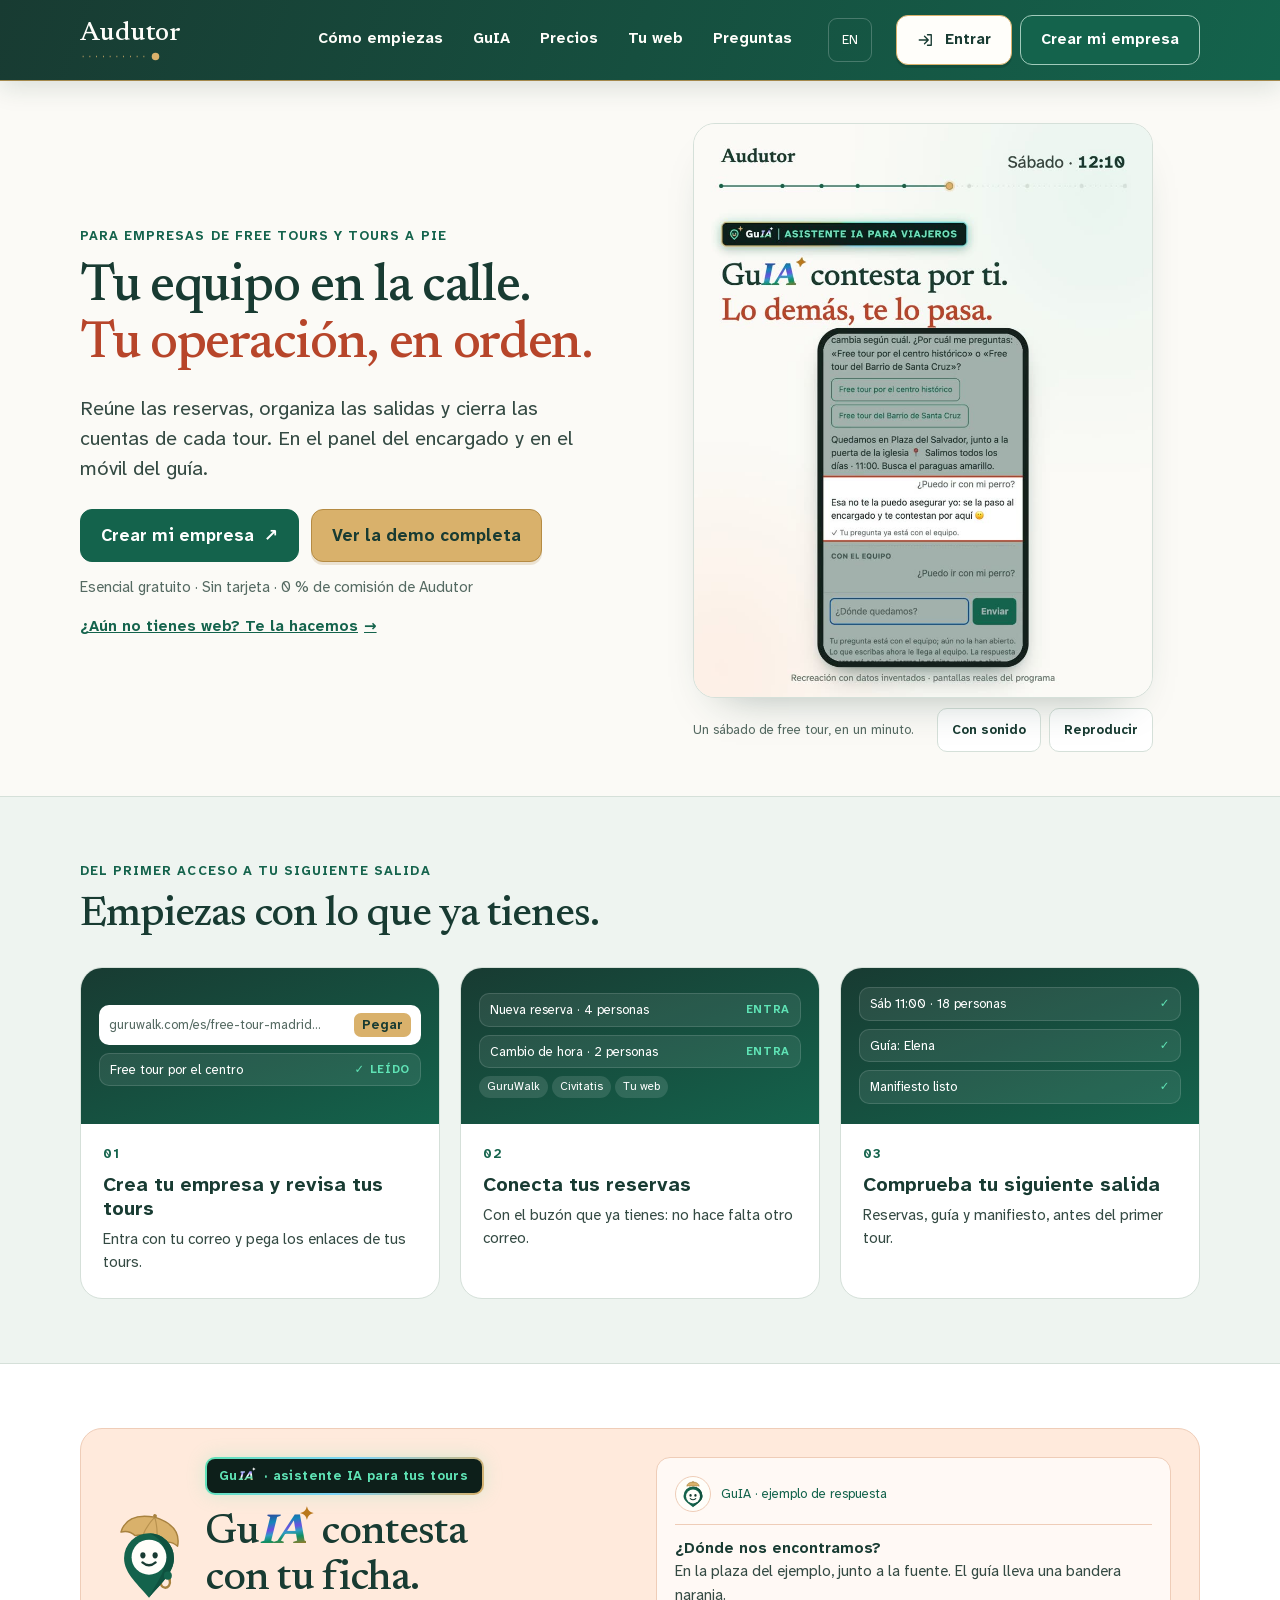
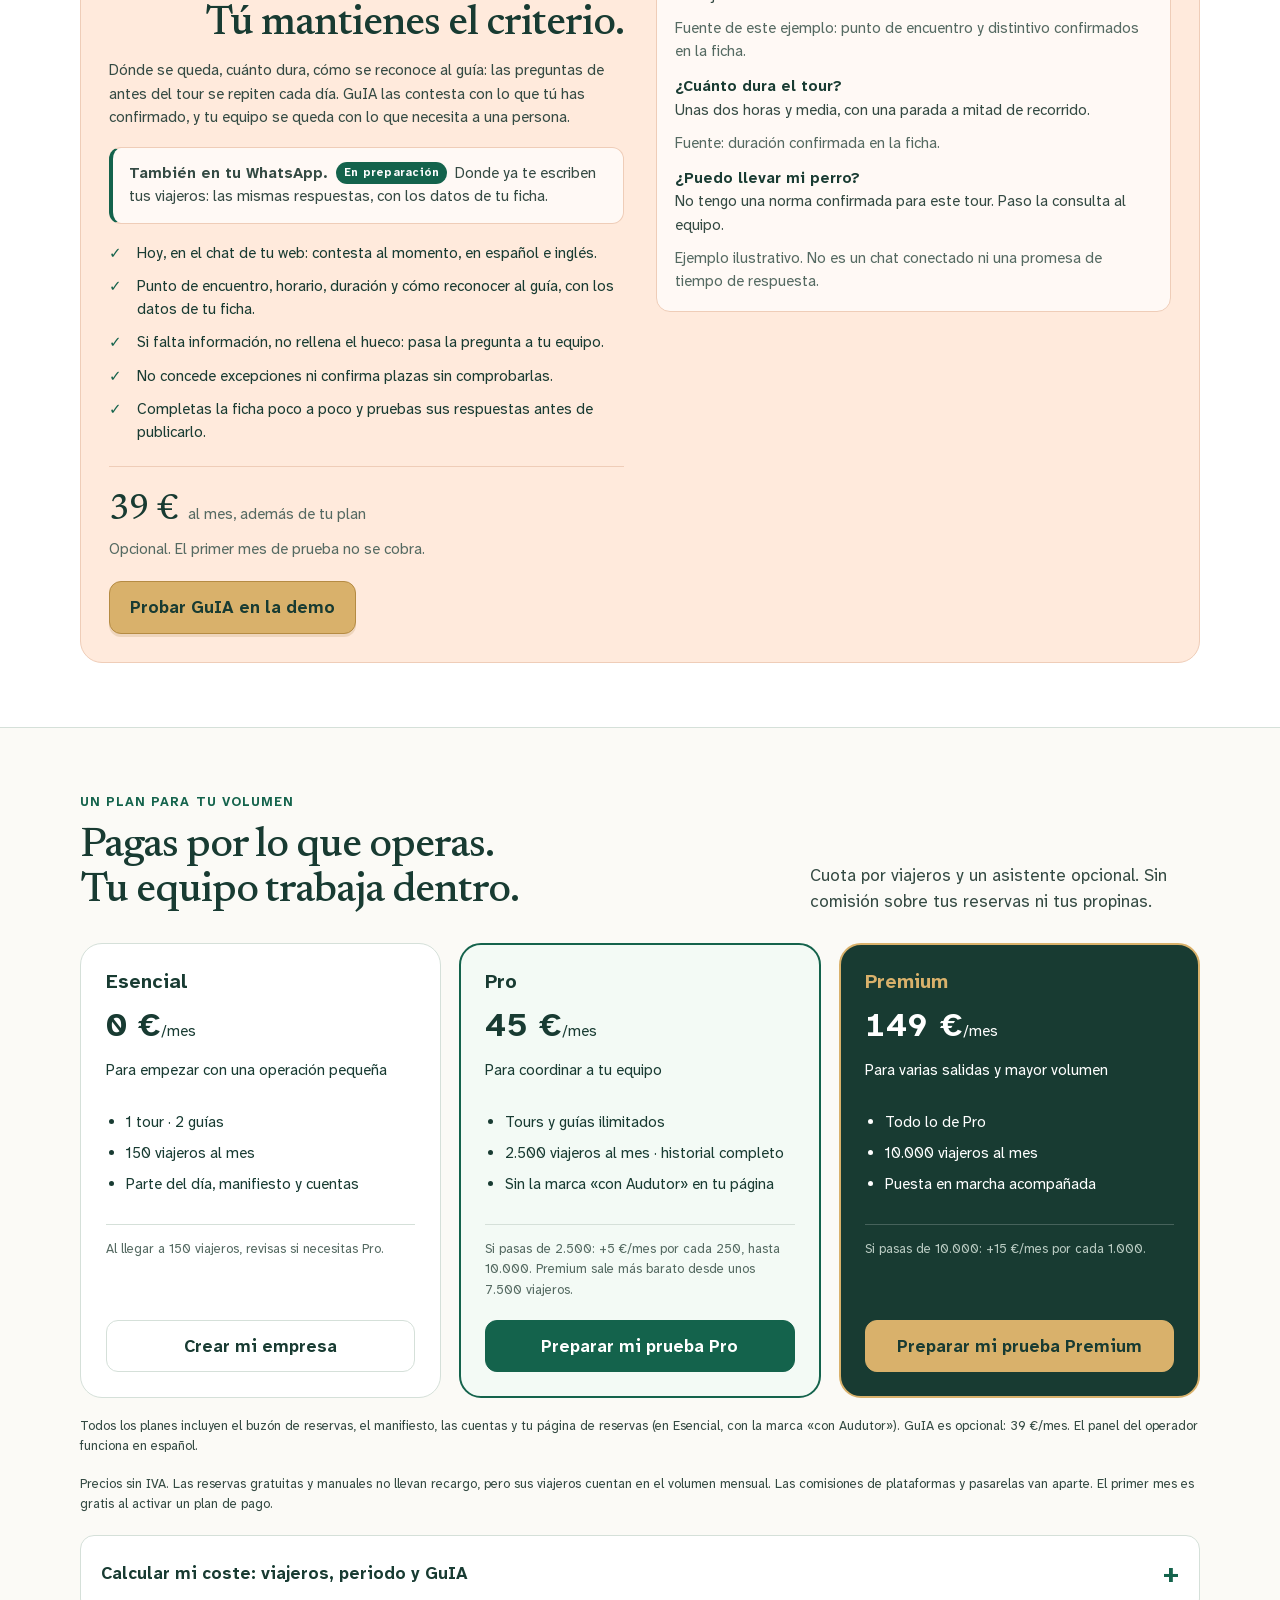
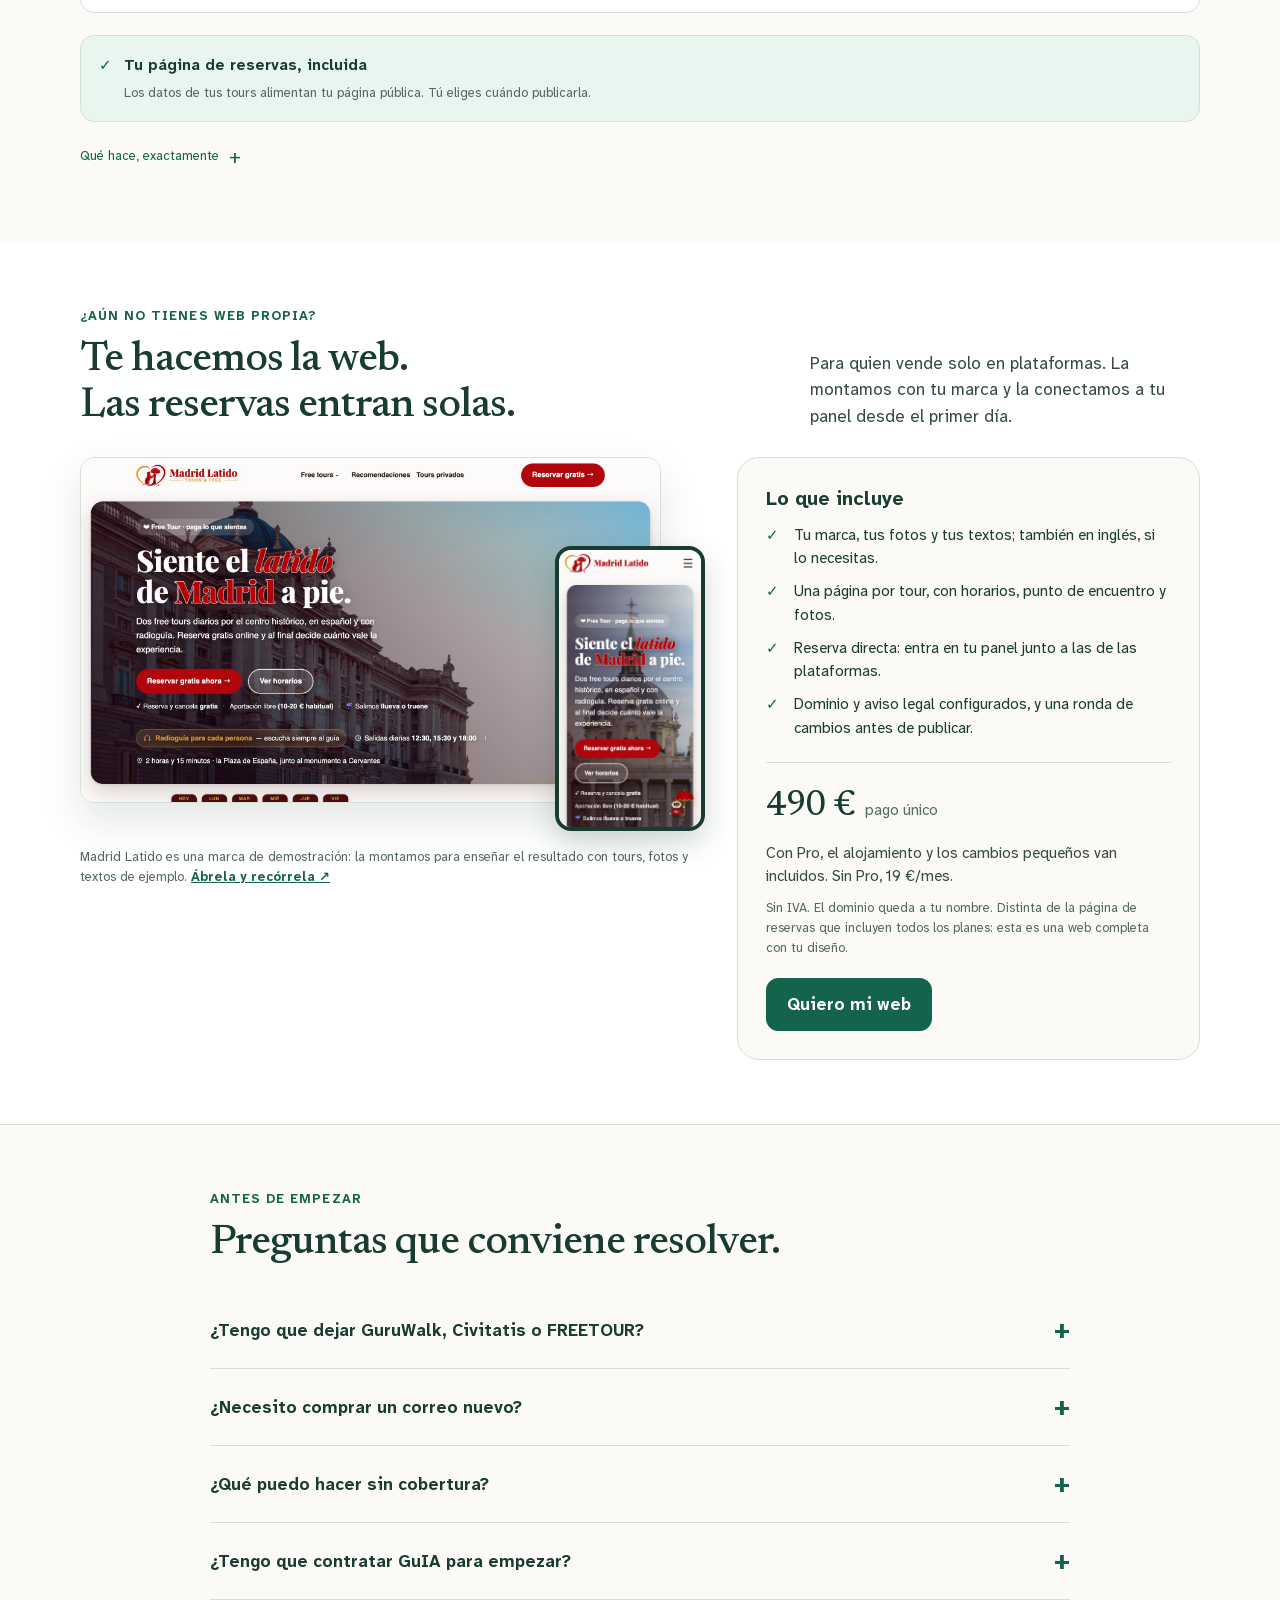
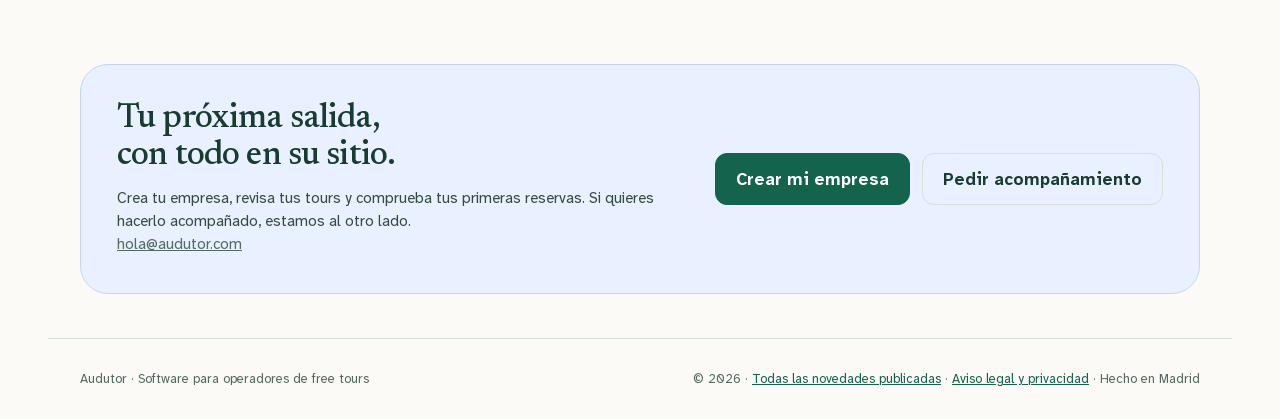
==== commit 295ee65f: "Actualización del sitio" ====
--- a/index.html
+++ b/index.html
@@ -19,14 +19,14 @@
 </head><body>
 <a class="salto" href="#contenido">Saltar al contenido</a>
 <header class="cabecera"><div class="barra ancho"><a class="marca" href="./" aria-label="Audutor · inicio">Audutor<svg viewBox="0 0 110 12" aria-hidden="true"><path d="M2 6h82" fill="none" stroke="#d9b16b" stroke-width="2" stroke-dasharray="1 8"/><circle cx="99" cy="6" r="5" fill="#d9b16b"/></svg></a>
-<nav class="navegacion" aria-label="Secciones"><a href="#comenzar">Cómo empiezas</a><a href="#tu-web">Tu web</a><a href="#planes">Precios</a><a href="#preguntas">Preguntas</a></nav>
-<details class="menu"><summary aria-label="Abrir menú"><svg viewBox="0 0 24 24" width="20" height="20" fill="none" stroke="currentColor" stroke-width="1.8" stroke-linecap="round" aria-hidden="true" focusable="false"><path d="M4 6h16M4 12h16M4 18h16"/></svg></summary><div><a href="#comenzar">Cómo empiezas</a><a href="#tu-web">Tu web</a><a href="#planes">Precios</a><a href="#preguntas">Preguntas</a><a href="entrar/">Entrar</a><a href="en/" lang="en">Read in English</a></div></details>
+<nav class="navegacion" aria-label="Secciones"><a href="#comenzar">Cómo empiezas</a><a href="#asistente">GuIA</a><a href="#planes">Precios</a><a href="#tu-web">Tu web</a><a href="#preguntas">Preguntas</a></nav>
+<details class="menu"><summary aria-label="Abrir menú"><svg viewBox="0 0 24 24" width="20" height="20" fill="none" stroke="currentColor" stroke-width="1.8" stroke-linecap="round" aria-hidden="true" focusable="false"><path d="M4 6h16M4 12h16M4 18h16"/></svg></summary><div><a href="#comenzar">Cómo empiezas</a><a href="#asistente">GuIA</a><a href="#planes">Precios</a><a href="#tu-web">Tu web</a><a href="#preguntas">Preguntas</a><a href="entrar/">Entrar</a><a href="en/" lang="en">Read in English</a></div></details>
 <a class="idioma" href="en/" lang="en" aria-label="Read in English">EN</a><div class="acciones acciones-cabecera"><a class="boton boton-cabecera boton-acceso" href="entrar/"><svg viewBox="0 0 24 24" fill="none" stroke="currentColor" stroke-width="1.8" stroke-linecap="round" stroke-linejoin="round" aria-hidden="true" focusable="false"><path d="M14 5h5v14h-5M3 12h12M10 7l5 5-5 5"/></svg>Entrar</a><a class="boton boton-cabecera" href="entrar/?modo=alta">Crear mi empresa</a></div></div></header>
 <main id="contenido" tabindex="-1">
 <section class="hero ancho" aria-labelledby="titulo"><div class="hero-texto"><p class="etiqueta">Para empresas de free tours y tours a pie</p><h1 id="titulo">Tu equipo en la calle.<br><span>Tu operación, en orden.</span></h1><p class="lead">Reúne las reservas, organiza las salidas y cierra las cuentas de cada tour. En el panel del encargado y en el móvil del guía.</p></div>
 <figure class="bucle" aria-labelledby="bucle-pie"><div class="bucle-marco"><video class="bucle-video" data-bucle muted loop playsinline preload="metadata" width="864" height="1080" poster="identidad/audutor-sabado-4x5.es.jpg" aria-describedby="bucle-guion"><source src="identidad/audutor-sabado-4x5.es.mp4" type="video/mp4"></video><div class="bucle-barra" data-bucle-barra role="slider" tabindex="0" aria-label="Avance del vídeo" aria-valuemin="0" aria-valuemax="53" aria-valuenow="0" hidden></div></div><figcaption class="bucle-pie"><span id="bucle-pie">Un sábado de free tour, en un minuto.</span><span class="bucle-botones"><button type="button" class="bucle-boton" data-bucle-sonido data-con="Con sonido" data-sin="Sin sonido" hidden>Con sonido</button><button type="button" class="bucle-boton" data-bucle-pausa data-pausa="Pausar" data-sigue="Reproducir" hidden>Pausar</button></span></figcaption><ol id="bucle-guion" hidden><li>Reservas por todas partes, y un sábado por delante.</li><li>08:40, las reservas: todas tus plataformas, una sola lista.</li><li>09:15, el panel de la oficina: eliges guía y le llega al móvil.</li><li>09:20, el móvil de la guía: confirma desde el móvil.</li><li>10:20, cambios de última hora: cambios y cancelaciones, al momento.</li><li>12:10, GuIA, el asistente IA para viajeros: contesta por ti y lo demás te lo pasa.</li><li>12:40, web a medida: tu propia web, te la hacemos.</li><li>Al terminar: tour cerrado, caja apuntada.</li><li>Gestión económica: las cuentas del mes, sin hojas de cálculo.</li><li>Recreación con datos inventados y pantallas reales del programa.</li></ol></figure>
 <div class="hero-acciones"><div class="acciones acciones-hero"><a class="boton boton-hero" href="entrar/?modo=alta">Crear mi empresa <span aria-hidden="true">↗</span></a><a class="boton boton-demo boton-hero" href="demo/#manifiesto">Ver la demo completa</a></div><p class="condiciones">Esencial gratuito · Sin tarjeta · 0 % de comisión de Audutor</p><a class="hero-tu-web" href="#tu-web">¿Aún no tienes web? Te la hacemos <span aria-hidden="true">→</span></a></div></section>
-<section class="capitulo empezar" id="comenzar"><div class="ancho"><div class="capitulo-cab"><div><span class="etiqueta etiqueta-capitulo">Del primer acceso a tu siguiente salida</span><h2>Empiezas con lo que ya tienes.</h2></div></div><ol class="alta-pasos"><li class="alta-paso"><h3>Crea tu empresa y revisa tus tours</h3><p>Entra con tu correo y pega los enlaces de tus tours.</p></li><li class="alta-paso"><h3>Conecta tus reservas</h3><p>Con el buzón que ya tienes: no hace falta otro correo.</p></li><li class="alta-paso"><h3>Comprueba tu siguiente salida</h3><p>Reservas, guía y manifiesto, antes del primer tour.</p></li></ol></div></section>
+<section class="capitulo empezar" id="comenzar"><div class="ancho"><div class="capitulo-cab"><div><span class="etiqueta etiqueta-capitulo">Del primer acceso a tu siguiente salida</span><h2>Empiezas con lo que ya tienes.</h2></div></div><ol class="alta-pasos"><li class="alta-paso"><div class="alta-pantalla" aria-hidden="true"><span class="ap-campo"><i>guruwalk.com/es/free-tour-madrid…</i><b>Pegar</b></span><span class="ap-fila">Free tour por el centro<b>✓ Leído</b></span></div><div class="alta-texto"><h3>Crea tu empresa y revisa tus tours</h3><p>Entra con tu correo y pega los enlaces de tus tours.</p></div></li><li class="alta-paso"><div class="alta-pantalla" aria-hidden="true"><span class="ap-fila">Nueva reserva · 4 personas<b>Entra</b></span><span class="ap-fila">Cambio de hora · 2 personas<b>Entra</b></span><span class="ap-chips"><span>GuruWalk</span><span>Civitatis</span><span>Tu web</span></span></div><div class="alta-texto"><h3>Conecta tus reservas</h3><p>Con el buzón que ya tienes: no hace falta otro correo.</p></div></li><li class="alta-paso"><div class="alta-pantalla" aria-hidden="true"><span class="ap-fila">Sáb 11:00 · 18 personas<b>✓</b></span><span class="ap-fila">Guía: Elena<b>✓</b></span><span class="ap-fila">Manifiesto listo<b>✓</b></span></div><div class="alta-texto"><h3>Comprueba tu siguiente salida</h3><p>Reservas, guía y manifiesto, antes del primer tour.</p></div></li></ol></div></section>
 <section class="capitulo guia-cap" id="asistente"><div class="ancho"><div class="comp"><div><div class="guia-marca"><img class="guia-figura" src="identidad/guia.svg" alt="" width="80" height="101"><div><span class="etiqueta etiqueta-capitulo guia-sello"><span>Gu<span class="ia-cromo ia-noche">IA</span></span> · asistente IA para tus tours</span><h2>Gu<span class="ia-cromo">IA</span> contesta con tu ficha.<br>Tú mantienes el criterio.</h2></div></div><p class="guia-entrada">Dónde se queda, cuánto dura, cómo se reconoce al guía: las preguntas de antes del tour se repiten cada día. GuIA las contesta con lo que tú has confirmado, y tu equipo se queda con lo que necesita a una persona.</p><p class="guia-whatsapp"><b>También en tu WhatsApp.</b> <span class="guia-pronto">En preparación</span> Donde ya te escriben tus viajeros: las mismas respuestas, con los datos de tu ficha.</p><ul class="guia-lista"><li>Hoy, en el chat de tu web: contesta al momento, en español e inglés.</li><li>Punto de encuentro, horario, duración y cómo reconocer al guía, con los datos de tu ficha.</li><li>Si falta información, no rellena el hueco: pasa la pregunta a tu equipo.</li><li>No concede excepciones ni confirma plazas sin comprobarlas.</li><li>Completas la ficha poco a poco y pruebas sus respuestas antes de publicarlo.</li></ul><div class="guia-precio"><b>39 €</b><span>al mes, además de tu plan</span></div><p class="nota">Opcional. El primer mes de prueba no se cobra.</p><div class="acciones acciones-comp"><a class="boton boton-demo" href="demo/#chat">Probar GuIA en la demo</a></div></div><div class="dialogo"><div class="dialogo-cab"><span class="guia-avatar"><img src="identidad/guia-compacta.svg" alt="" width="28" height="28"></span>GuIA · ejemplo de respuesta</div><b>¿Dónde nos encontramos?</b><p>En la plaza del ejemplo, junto a la fuente. El guía lleva una bandera naranja.</p><p class="nota">Fuente de este ejemplo: punto de encuentro y distintivo confirmados en la ficha.</p><strong>¿Cuánto dura el tour?</strong><p>Unas dos horas y media, con una parada a mitad de recorrido.</p><p class="nota">Fuente: duración confirmada en la ficha.</p><strong>¿Puedo llevar mi perro?</strong><p>No tengo una norma confirmada para este tour. Paso la consulta al equipo.</p><p class="nota">Ejemplo ilustrativo. No es un chat conectado ni una promesa de tiempo de respuesta.</p></div></div></div></section>
 <section class="capitulo ancho" id="planes"><div class="capitulo-cab"><div><span class="etiqueta etiqueta-capitulo">Un plan para tu volumen</span><h2>Pagas por lo que operas.<br>Tu equipo trabaja dentro.</h2></div><p>Cuota por viajeros y un asistente opcional. Sin comisión sobre tus reservas ni tus propinas.</p></div><div class="planes"><article class="plan " data-plan="esencial"><h3>Esencial</h3><div class="precio"><span class="imp" data-base="0" data-mensual="0" data-anual="0">0</span> €<small>/mes</small></div><p class="fact-nota" data-nota hidden>facturado anualmente · 0 €/año</p><div class="plan-unit" data-bono="150"></div><div class="para">Para empezar con una operación pequeña</div><ul><li>1 tour · 2 guías</li><li>150 viajeros al mes</li><li>Parte del día, manifiesto y cuentas</li></ul><p class="plan-extra">Al llegar a 150 viajeros, revisas si necesitas Pro.</p><a class="boton secundario boton-plan" href="entrar/?modo=alta">Crear mi empresa</a></article><article class="plan destacado" data-plan="pro"><h3>Pro</h3><div class="precio"><span class="imp" data-base="45" data-mensual="45" data-anual="37.5">45</span> €<small>/mes</small></div><p class="fact-nota" data-nota hidden>facturado anualmente · 450 €/año</p><div class="plan-unit" data-bono="2500"></div><div class="para">Para coordinar a tu equipo</div><ul><li>Tours y guías ilimitados</li><li>2.500 viajeros al mes · historial completo</li><li>Sin la marca «con Audutor» en tu página</li></ul><p class="plan-extra">Si pasas de 2.500: +<span class="imp-tramo" data-mensual="5" data-anual="4,17">5</span> €/mes por cada 250, hasta 10.000. Premium sale más barato desde unos 7.500 viajeros.</p><a class="boton  boton-plan" href="#contacto">Preparar mi prueba Pro</a></article><article class="plan premium" data-plan="premium"><h3>Premium</h3><div class="precio"><span class="imp" data-base="149" data-mensual="149" data-anual="124.17">149</span> €<small>/mes</small></div><p class="fact-nota" data-nota hidden>facturado anualmente · 1.490 €/año</p><div class="plan-unit" data-bono="10000"></div><div class="para">Para varias salidas y mayor volumen</div><ul><li>Todo lo de Pro</li><li>10.000 viajeros al mes</li><li>Puesta en marcha acompañada</li></ul><p class="plan-extra">Si pasas de 10.000: +<span class="imp-tramo" data-mensual="15" data-anual="12,5">15</span> €/mes por cada 1.000.</p><a class="boton secundario boton-plan" href="#contacto">Preparar mi prueba Premium</a></article></div><p class="garantia">Todos los planes incluyen el buzón de reservas, el manifiesto, las cuentas y tu página de reservas (en Esencial, con la marca «con Audutor»). GuIA es opcional: 39 €/mes. El panel del operador funciona en español.</p><p class="garantia">Precios sin IVA. Las reservas gratuitas y manuales no llevan recargo, pero sus viajeros cuentan en el volumen mensual. Las comisiones de plataformas y pasarelas van aparte. El primer mes es gratis al activar un plan de pago.</p>
 <details class="detalle-precio" id="calcular"><summary>Calcular mi coste: viajeros, periodo y GuIA</summary>
--- a/marketing.css
+++ b/marketing.css
@@ -6,12 +6,20 @@
 *{box-sizing:border-box}html{scroll-behavior:smooth;scroll-padding-top:100px}body{margin:0;background:var(--papel);color:var(--tinta);font:17px/1.55 Atkinson,system-ui,sans-serif}button,a,input{font:inherit}a{color:inherit}button{cursor:pointer;color:inherit}button:disabled{cursor:default;opacity:.45}[hidden]{display:none!important}h1,h2,h3,p{margin:0}h1,h2{font-family:Newsreader,Georgia,serif;font-weight:500;line-height:1.08;letter-spacing:-.025em;text-wrap:balance}h1{font-size:clamp(34px,4.1vw,56px)}h2{font-size:clamp(27px,3.5vw,42px)}h3{font-size:20px;line-height:1.2}p{color:var(--texto)}a:focus-visible,button:focus-visible,summary:focus-visible,input:focus-visible,[tabindex]:focus-visible{outline:3px solid var(--coral);outline-offset:4px}.ancho{max-width:1184px;margin:auto;padding-inline:32px}.etiqueta{font-size:13px;font-weight:700;letter-spacing:.08em;text-transform:uppercase;color:var(--verde)}.boton{min-height:48px;padding:12px 20px;border-radius:12px;background:var(--verde);color:white;border:1px solid var(--verde);text-decoration:none;display:inline-flex;align-items:center;justify-content:center;font-weight:700;gap:10px}.secundario{background:transparent;color:var(--tinta);border-color:var(--linea)}.boton:hover{box-shadow:0 3px 0 #183b3225}.acciones{display:flex;gap:12px;flex-wrap:wrap}.nota{font-size:13px;color:var(--gris)}.salto{position:absolute;left:16px;top:-80px;padding:12px;background:white;z-index:20}.salto:focus{top:12px}
 .cabecera{background:var(--papel);border-bottom:1px solid var(--linea);position:sticky;top:0;z-index:10}.barra{display:flex;align-items:center;gap:24px;min-height:80px}.marca{font:500 27px/1 Newsreader,Georgia,serif;text-decoration:none;letter-spacing:-.02em}.marca svg{display:block;width:85px;height:9px;margin-top:5px}.navegacion{margin-left:auto;display:flex;gap:6px}.navegacion a{font-weight:700;font-size:15px;text-decoration:none;padding:12px;border-radius:9px;border-bottom:3px solid transparent}.navegacion a:hover{background:var(--menta)}.navegacion a[aria-current=location]{border-bottom-color:var(--verde);color:var(--verde);font-weight:700}.acciones-cabecera{gap:8px}.boton-cabecera{font-size:15px}.idioma{font-size:13px;text-decoration:none;min-height:44px;display:flex;align-items:center}.menu{display:none;margin-left:auto}.menu summary{min-height:44px;min-width:44px;display:flex;align-items:center;justify-content:center;list-style:none;border:1px solid var(--linea);border-radius:10px}.menu summary::-webkit-details-marker{display:none}.menu div{position:absolute;background:white;padding:12px;right:24px;top:74px;border:1px solid var(--linea);border-radius:14px;box-shadow:0 16px 32px #183b3220}.menu a{display:block;padding:12px;text-decoration:none}.menu a[aria-current=location]{background:var(--menta);font-weight:700}
 .hero{padding-top:42px;padding-bottom:44px;display:grid;grid-template-columns:1fr 1.05fr;grid-template-areas:". bucle" "texto bucle" "acciones bucle" ". bucle";grid-template-rows:1fr auto auto 1fr;column-gap:38px}.hero-texto{grid-area:texto}.hero-acciones{grid-area:acciones}.bucle{grid-area:bucle;margin:0;width:100%;max-width:460px;justify-self:center}.bucle-marco{aspect-ratio:4/5;border:1px solid var(--linea);border-radius:22px;overflow:hidden;background:var(--papel);box-shadow:0 22px 44px -28px #183b3266}.bucle-video{display:block;width:100%;height:100%;object-fit:cover}.bucle-marco{position:relative}.bucle-barra{position:absolute;left:3%;right:3%;top:6.2%;height:9.4%;cursor:pointer;touch-action:none;border-radius:12px}.bucle-barra:focus-visible{outline-offset:-3px}.bucle-pie{display:flex;align-items:center;justify-content:space-between;gap:12px;margin-top:10px;font-size:13px;color:var(--gris)}.bucle-botones{display:flex;gap:8px}.bucle-boton{min-height:44px;padding:8px 14px;border:1px solid var(--linea);border-radius:10px;background:white;font-size:13px;font-weight:700;color:var(--tinta)}.hero h1{margin:14px 0 20px;max-width:570px}.hero h1 span{color:var(--coral)}.lead{font-size:20px;max-width:510px;line-height:1.5}.acciones-hero{margin:26px 0 14px}.condiciones{font-size:15px;color:var(--gris)}
-.capitulo{padding-block:64px}.capitulo-cab{display:flex;gap:32px;align-items:end;justify-content:space-between;margin-bottom:28px}.capitulo-cab h2{max-width:660px}.capitulo-cab p{max-width:390px}.etiqueta-capitulo{display:block;margin-bottom:12px}.empezar{background:#eef4f0;border-block:1px solid var(--linea)}.alta-pasos{display:grid;grid-template-columns:repeat(3,minmax(0,1fr));gap:24px;counter-reset:paso;list-style:none;margin:0;padding:0}.alta-paso{border-top:1px solid #a7c7b7;padding-top:20px}.alta-paso::before{counter-increment:paso;content:'0' counter(paso);font-size:15px;color:var(--verde);display:block;margin-bottom:14px;font-weight:700}.alta-paso h3{margin-bottom:12px}.alta-paso p{font-size:15px}.garantia{margin-top:18px;font-size:13px}
+.capitulo{padding-block:64px}.capitulo-cab{display:flex;gap:32px;align-items:end;justify-content:space-between;margin-bottom:28px}.capitulo-cab h2{max-width:660px}.capitulo-cab p{max-width:390px}.etiqueta-capitulo{display:block;margin-bottom:12px}.empezar{background:#eef4f0;border-block:1px solid var(--linea)}
+/* «Cómo empiezas» con una pantalla en pequeño encima de cada paso (15-nov): era la sección que
+   menos gustaba a Carlos, tres columnas de texto sin nada que ver. La pantalla es decorativa
+   (aria-hidden) y sus datos son inventados; el paso se lee igual sin ella. */
+.alta-pasos{display:grid;grid-template-columns:repeat(3,minmax(0,1fr));gap:20px;counter-reset:paso;list-style:none;margin:0;padding:0}.alta-paso{counter-increment:paso;background:var(--blanco);border:1px solid var(--linea);border-radius:var(--radio);overflow:hidden}.alta-pantalla{background:linear-gradient(160deg,var(--tinta),var(--verde));padding:18px;min-height:156px;display:flex;flex-direction:column;justify-content:center;gap:8px}.ap-campo,.ap-fila{display:flex;align-items:center;justify-content:space-between;gap:10px;border-radius:10px;padding:7px 10px;font-size:13px;line-height:1.35}.ap-campo{background:var(--blanco);color:var(--gris);padding-block:8px}.ap-campo i{font-style:normal;min-width:0;overflow:hidden;text-overflow:ellipsis;white-space:nowrap}.ap-campo b{flex:none;background:#d9b16b;color:var(--tinta);border-radius:7px;padding:3px 8px}.ap-fila{background:#ffffff14;border:1px solid #ffffff22;color:var(--blanco)}.ap-fila b{flex:none;font-size:11.5px;letter-spacing:.06em;text-transform:uppercase;color:#5fe3b5}.ap-chips{display:flex;flex-wrap:wrap;gap:4px}.ap-chips span{background:#ffffff1f;color:var(--blanco);border-radius:999px;padding:2px 8px;font-size:11.5px}.alta-texto{padding:20px 22px 24px}.alta-texto::before{content:'0' counter(paso);font-size:13px;letter-spacing:.08em;color:var(--verde);display:block;margin-bottom:8px;font-weight:700}.alta-texto h3{margin-bottom:8px}.alta-texto p{font-size:15px}
+.garantia{margin-top:18px;font-size:13px}
 .planes{display:grid;grid-template-columns:repeat(3,minmax(0,1fr));gap:18px}.plan{background:white;border:1px solid var(--linea);border-radius:var(--radio);padding:25px;display:flex;flex-direction:column;min-width:0}.plan.destacado{border:2px solid var(--verde);padding:24px;background:#f3faf5}.plan h3{margin-bottom:12px}.precio{font-size:34px;font-weight:700;line-height:1.2;font-variant-numeric:tabular-nums}.precio small{font-size:15px;font-weight:400}.para{font-size:15px;margin-top:14px}.plan ul{margin:20px 0;padding-left:20px;font-size:15px}.plan li{margin:8px 0}.plan-extra{font-size:13px;color:var(--gris);padding-top:14px;border-top:1px solid var(--linea);margin-bottom:20px}.boton-plan{margin-top:auto}.fact-nota{font-size:13px;color:var(--gris);margin-top:8px}.detalle-precio{background:white;border:1px solid var(--linea);border-radius:14px;padding:16px 20px;margin-top:20px}.detalle-precio>summary{font-weight:700;cursor:pointer;min-height:44px;display:flex;align-items:center;justify-content:space-between}.detalle-precio>summary::after{content:'+';font-size:27px;color:var(--verde)}.detalle-precio[open]>summary::after{content:'−'}.detalle-precio[open]>summary{margin-bottom:24px}.fact-toggle{display:flex;gap:6px;flex-wrap:wrap;margin-bottom:20px}.fact-toggle button{min-height:44px;background:var(--papel);border:1px solid var(--linea);border-radius:10px;padding:10px 16px;font-size:15px}.fact-toggle [aria-checked=true]{background:var(--verde);color:white}.calc-pregunta{display:flex;gap:12px;align-items:baseline;justify-content:space-between}.calc-pregunta output{font-size:27px;font-weight:700}.calc input[type=range]{width:100%;min-height:44px;accent-color:var(--verde);margin:8px 0}.calc-topes{display:flex;justify-content:space-between;font-size:11.5px;color:var(--gris)}.calc-opciones{display:grid;grid-template-columns:1fr 1fr;gap:18px;margin:22px 0}.calc-equipo{font-size:15px;display:flex;gap:12px;align-items:start}.calc-equipo input,.tf-o input{width:20px;height:20px;accent-color:var(--verde);flex-shrink:0}.tf-o{display:flex;gap:12px;align-items:start;font-size:15px}.tf-n{flex:1;font-weight:700}.tf-n small{display:block;font-size:13px;font-weight:400;color:var(--gris);margin-top:6px}.tf-p{white-space:nowrap;font-size:15px;font-weight:700}.tf-mas{margin-top:12px;font-size:13px}.tf-mas summary{cursor:pointer;min-height:44px;display:flex;align-items:center;color:var(--verde)}.tf-mas li{margin:10px 0}.calc-res{display:grid;grid-template-columns:1fr 1fr;gap:20px;margin:22px 0}.calc-et{display:block;font-size:13px;color:var(--gris)}.calc-res b{font-size:20px}.calc-fino{display:block;font-size:13px;color:var(--gris);margin-top:5px}.calc-cuenta{background:var(--menta);border:1px solid var(--linea);border-radius:12px;padding:18px}.calc-cuenta div{display:flex;justify-content:space-between;gap:18px;font-size:15px;margin-bottom:8px}.calc-total{border-top:1px solid #b4cdbd;padding-top:14px;margin-top:14px;display:flex;flex-wrap:wrap;justify-content:space-between;align-items:baseline;gap:10px}.calc-total b{font-size:34px}.calc-anual{flex-basis:100%;font-size:13px}.calc-anual b{font-size:13px}.calc-pie{font-size:13px;margin-top:16px;color:var(--gris)}.tf-incluida{background:var(--menta);border:1px solid var(--linea);border-radius:14px;margin-top:22px;padding:18px}.tf-ok{font-weight:700;color:var(--verde)}.comp{display:grid;grid-template-columns:1fr 1fr;gap:32px;align-items:start;background:var(--melocoton);border-radius:var(--radio);padding:28px;border:1px solid #efcdb8}.comp p{font-size:15px}.comp h3{margin:8px 0 12px}.acciones-comp{margin-top:20px}
 .faq{max-width:860px;margin:auto}.faq h2{margin-bottom:26px}.faq details{border-bottom:1px solid var(--linea);padding:16px 0}.faq summary{font-size:17px;font-weight:700;cursor:pointer;min-height:44px;display:flex;align-items:center;justify-content:space-between;gap:18px;list-style:none}.faq summary::-webkit-details-marker{display:none}.faq summary::after{content:'+';font-size:27px;color:var(--verde)}.faq details[open] summary::after{content:'−'}.faq details p{padding-top:12px;font-size:15px;max-width:720px}.final{background:var(--azul);border:1px solid #c5d5ef;border-radius:28px;padding:36px;display:flex;gap:26px;align-items:center;justify-content:space-between}.final h2{font-size:34px;margin-bottom:12px}.final p{max-width:550px;font-size:15px}.acciones-final{flex-shrink:0}.pie{padding-block:30px;margin-top:44px;border-top:1px solid var(--linea);font-size:13px;color:var(--gris);display:flex;gap:20px;justify-content:space-between;flex-wrap:wrap}.pie a{color:var(--verde)}
 .tf-mas summary::after{content:'+';margin-left:10px;font-size:20px}.tf-mas[open] summary::after{content:'−'}
-@media(max-width:1000px){.navegacion{display:none}.menu{display:block}.barra{gap:14px}.hero{column-gap:24px}.final{display:block}.acciones-final{margin-top:24px}.alta-pasos{gap:18px}}
-@media(max-width:700px){html{scroll-padding-top:95px}.ancho{padding-inline:20px}.barra{min-height:74px;gap:10px}.boton-cabecera.secundario,.barra>.idioma{display:none}.boton-cabecera{font-size:13px;padding:10px 12px;min-height:44px}.hero{grid-template-columns:1fr;grid-template-areas:"texto" "bucle" "acciones";grid-template-rows:auto;padding-block:30px;gap:26px}.hero h1{margin-block:12px 16px}.lead{font-size:17px}.acciones-hero{margin-block:0 12px;gap:8px}.boton-hero{font-size:15px;padding:12px 14px}.condiciones{font-size:13px}.capitulo{padding-block:44px}.capitulo-cab{display:block;margin-bottom:24px}.capitulo-cab p{margin-top:16px}.planes,.alta-pasos,.comp,.calc-opciones{grid-template-columns:1fr}.plan{padding:22px}.plan.destacado{padding:21px}.alta-pasos{gap:26px}.alta-paso{padding-top:18px}.comp{gap:16px;padding:22px}.final{padding:24px;border-radius:22px}.boton-final{width:100%}.pie{margin-top:30px}.etiqueta{font-size:11.5px}.calc-res{gap:12px}.detalle-precio{padding:14px}.calc-pregunta label{font-size:15px}.tf-o{flex-wrap:wrap}.tf-p{margin-left:32px}}
+/* El menú de arriba pasa a ☰ en 1100 y no en 1000: con «GuIA» en el menú (15-nov) son cinco
+   secciones, y la inglesa ya partía «Getting started» en dos líneas por debajo de 1080. */
+@media(max-width:1100px){.navegacion{display:none}.menu{display:block}}
+@media(max-width:1000px){.barra{gap:14px}.hero{column-gap:24px}.final{display:block}.acciones-final{margin-top:24px}.alta-pasos{gap:14px}}
+@media(max-width:700px){html{scroll-padding-top:95px}.ancho{padding-inline:20px}.barra{min-height:74px;gap:10px}.boton-cabecera.secundario,.barra>.idioma{display:none}.boton-cabecera{font-size:13px;padding:10px 12px;min-height:44px}.hero{grid-template-columns:1fr;grid-template-areas:"texto" "bucle" "acciones";grid-template-rows:auto;padding-block:30px;gap:26px}.hero h1{margin-block:12px 16px}.lead{font-size:17px}.acciones-hero{margin-block:0 12px;gap:8px}.boton-hero{font-size:15px;padding:12px 14px}.condiciones{font-size:13px}.capitulo{padding-block:44px}.capitulo-cab{display:block;margin-bottom:24px}.capitulo-cab p{margin-top:16px}.planes,.alta-pasos,.comp,.calc-opciones{grid-template-columns:1fr}.plan{padding:22px}.plan.destacado{padding:21px}.alta-pasos{gap:14px}.comp{gap:16px;padding:22px}.final{padding:24px;border-radius:22px}.boton-final{width:100%}.pie{margin-top:30px}.etiqueta{font-size:11.5px}.calc-res{gap:12px}.detalle-precio{padding:14px}.calc-pregunta label{font-size:15px}.tf-o{flex-wrap:wrap}.tf-p{margin-left:32px}}
 @media(max-width:360px){.ancho{padding-inline:14px}.barra{gap:7px}.boton-cabecera{padding-inline:9px}.marca{font-size:27px}.calc-res{grid-template-columns:1fr}.calc-pregunta{flex-wrap:wrap}}
 @media(prefers-reduced-motion:reduce){html{scroll-behavior:auto}*,*::before,*::after{animation:none!important;transition:none!important}}
 
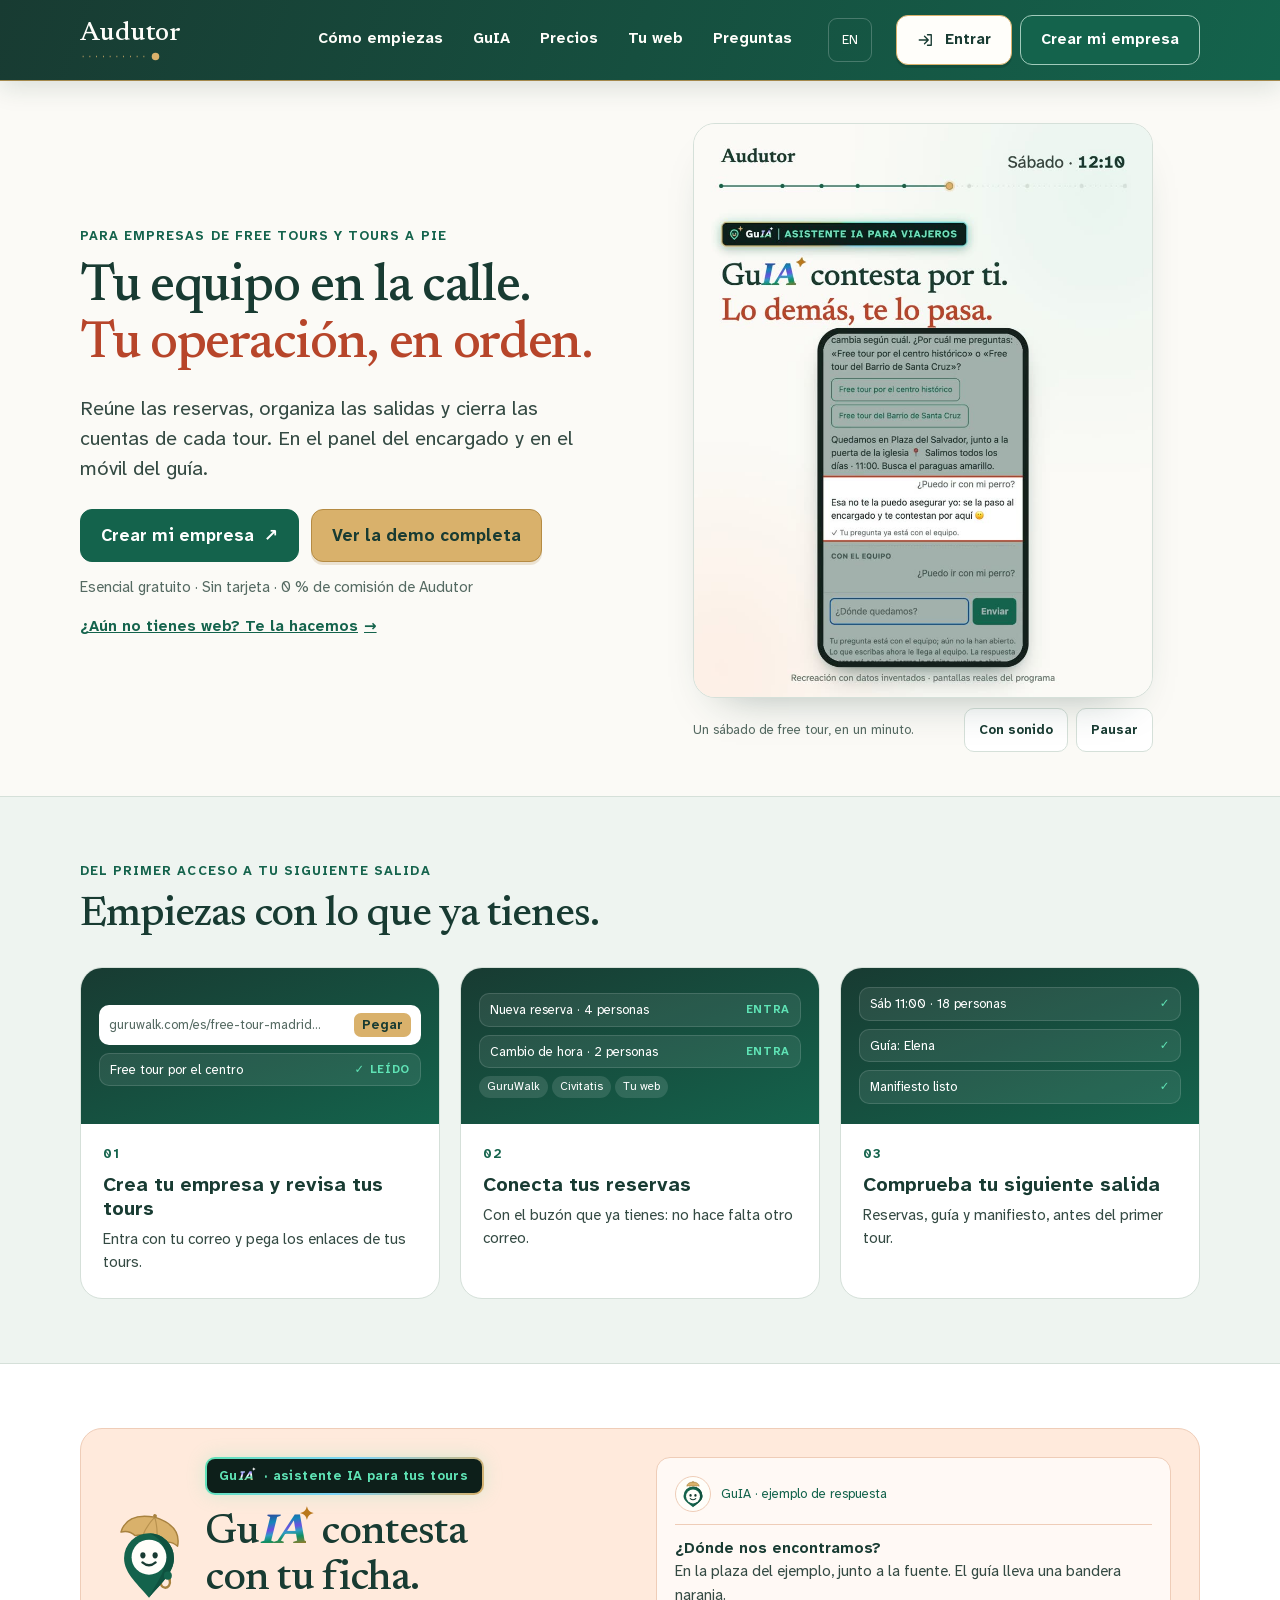
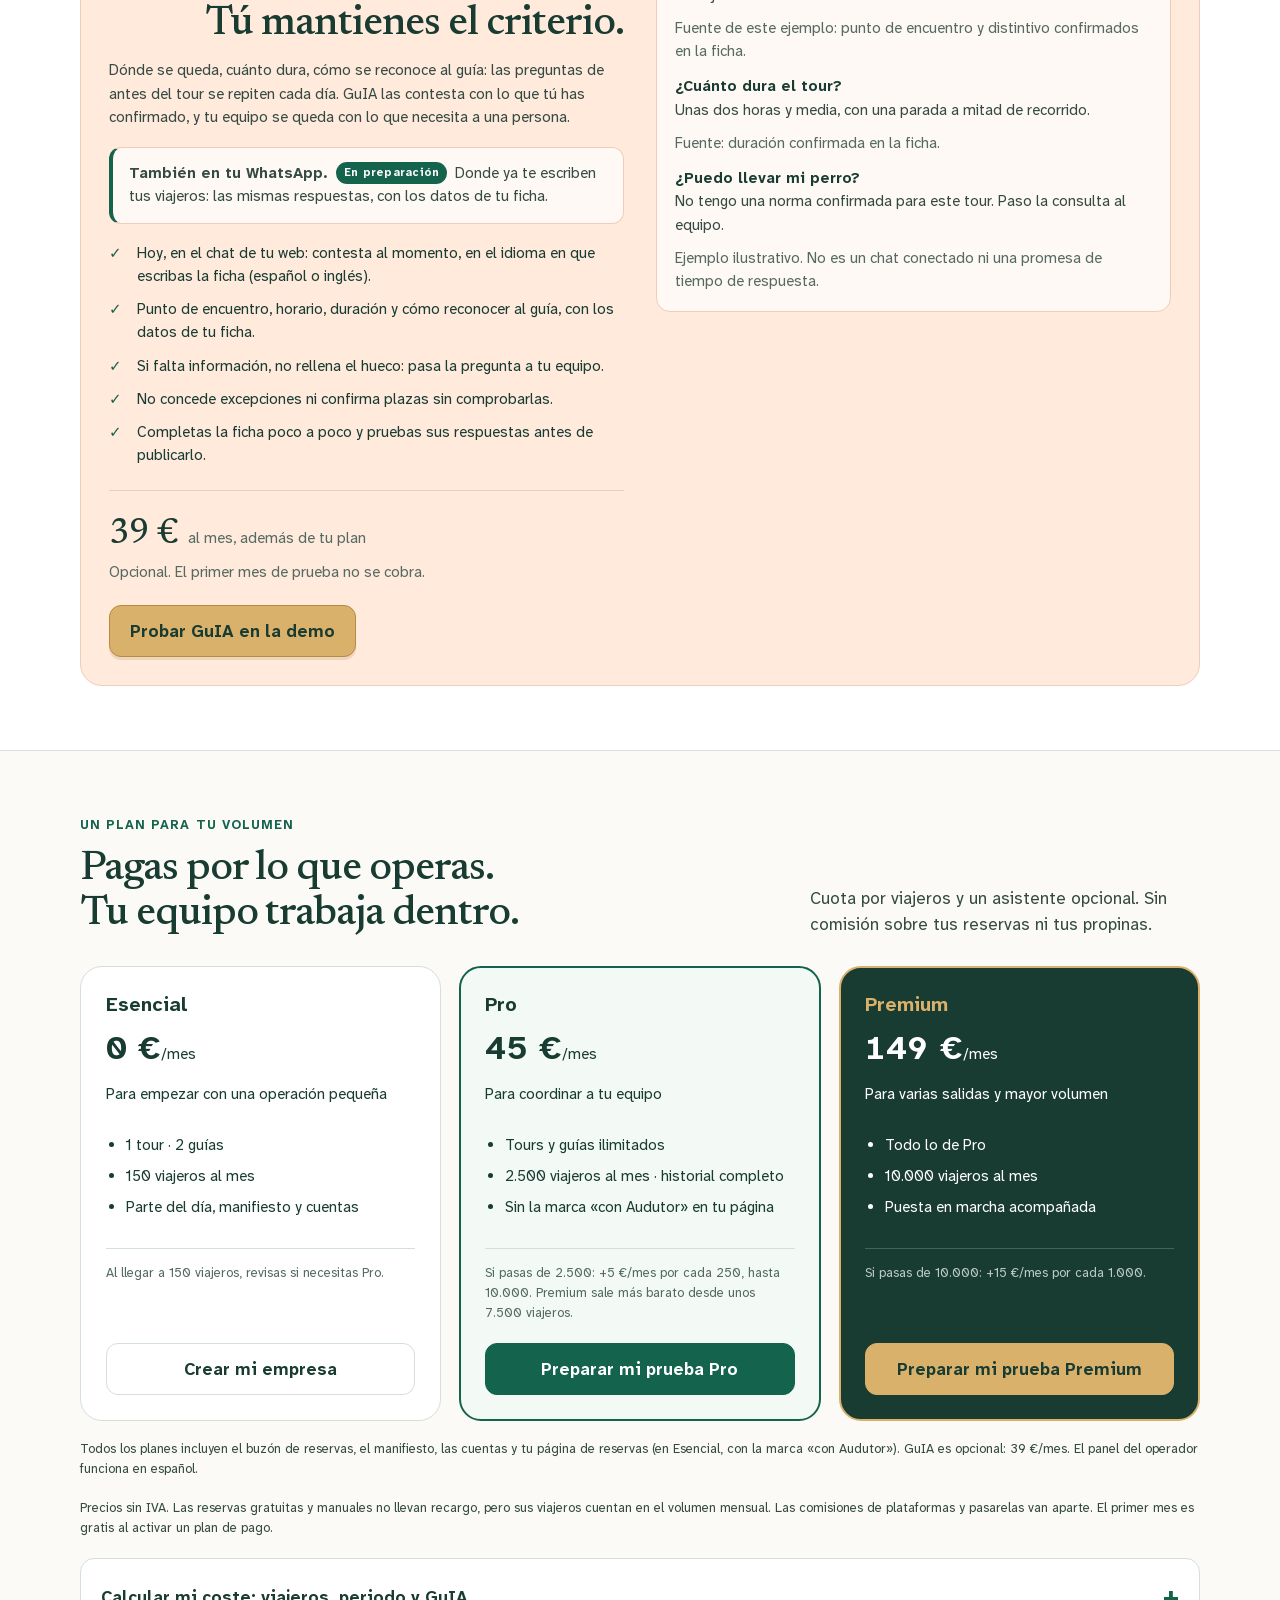
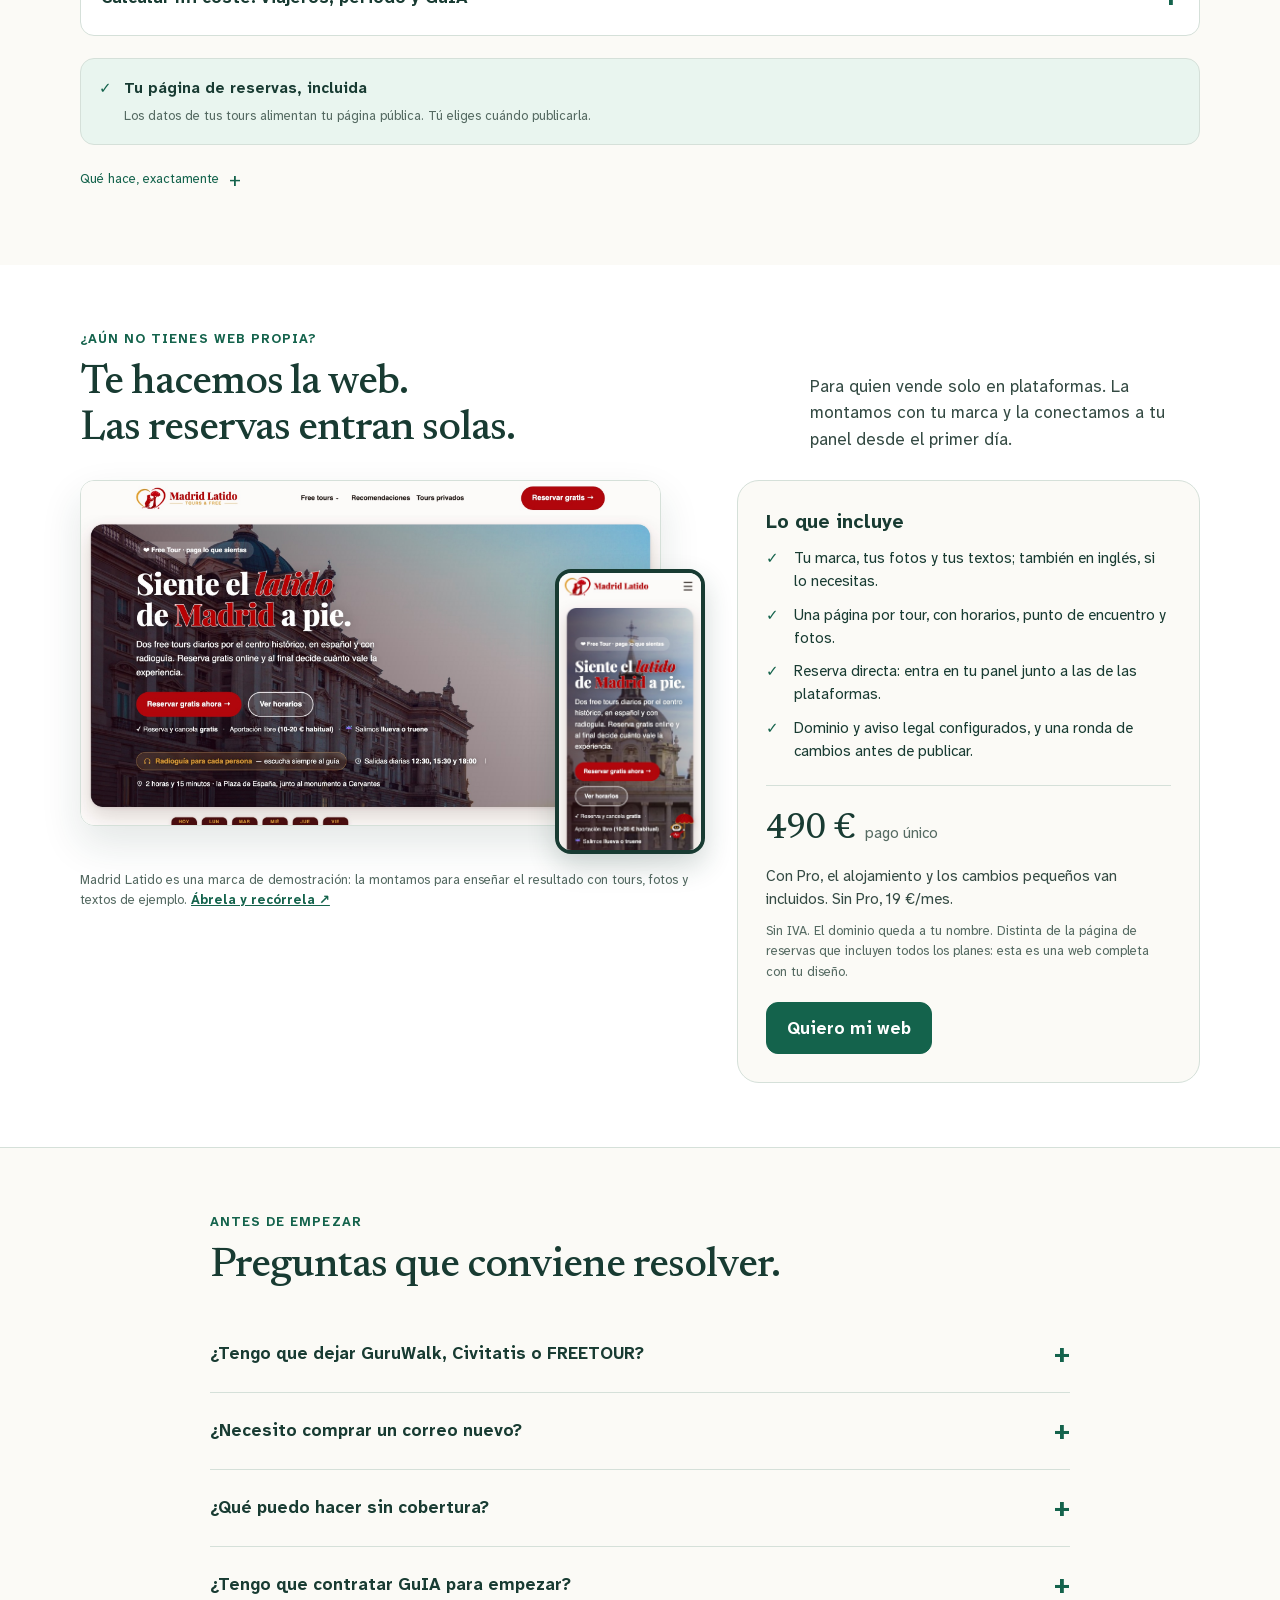
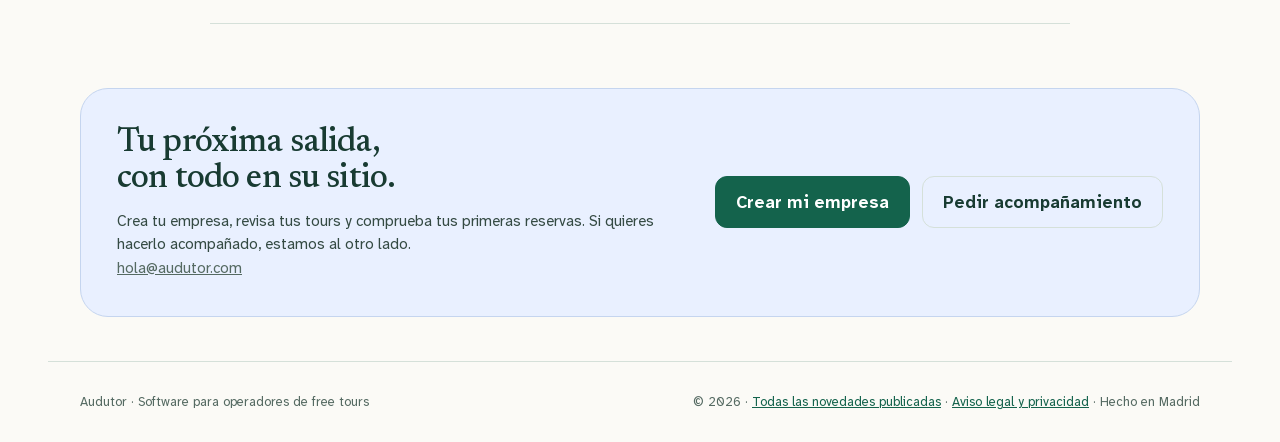
==== commit 58878a90: "Actualización del sitio" ====
--- a/index.html
+++ b/index.html
@@ -27,12 +27,12 @@
 <figure class="bucle" aria-labelledby="bucle-pie"><div class="bucle-marco"><video class="bucle-video" data-bucle muted loop playsinline preload="metadata" width="864" height="1080" poster="identidad/audutor-sabado-4x5.es.jpg" aria-describedby="bucle-guion"><source src="identidad/audutor-sabado-4x5.es.mp4" type="video/mp4"></video><div class="bucle-barra" data-bucle-barra role="slider" tabindex="0" aria-label="Avance del vídeo" aria-valuemin="0" aria-valuemax="53" aria-valuenow="0" hidden></div></div><figcaption class="bucle-pie"><span id="bucle-pie">Un sábado de free tour, en un minuto.</span><span class="bucle-botones"><button type="button" class="bucle-boton" data-bucle-sonido data-con="Con sonido" data-sin="Sin sonido" hidden>Con sonido</button><button type="button" class="bucle-boton" data-bucle-pausa data-pausa="Pausar" data-sigue="Reproducir" hidden>Pausar</button></span></figcaption><ol id="bucle-guion" hidden><li>Reservas por todas partes, y un sábado por delante.</li><li>08:40, las reservas: todas tus plataformas, una sola lista.</li><li>09:15, el panel de la oficina: eliges guía y le llega al móvil.</li><li>09:20, el móvil de la guía: confirma desde el móvil.</li><li>10:20, cambios de última hora: cambios y cancelaciones, al momento.</li><li>12:10, GuIA, el asistente IA para viajeros: contesta por ti y lo demás te lo pasa.</li><li>12:40, web a medida: tu propia web, te la hacemos.</li><li>Al terminar: tour cerrado, caja apuntada.</li><li>Gestión económica: las cuentas del mes, sin hojas de cálculo.</li><li>Recreación con datos inventados y pantallas reales del programa.</li></ol></figure>
 <div class="hero-acciones"><div class="acciones acciones-hero"><a class="boton boton-hero" href="entrar/?modo=alta">Crear mi empresa <span aria-hidden="true">↗</span></a><a class="boton boton-demo boton-hero" href="demo/#manifiesto">Ver la demo completa</a></div><p class="condiciones">Esencial gratuito · Sin tarjeta · 0 % de comisión de Audutor</p><a class="hero-tu-web" href="#tu-web">¿Aún no tienes web? Te la hacemos <span aria-hidden="true">→</span></a></div></section>
 <section class="capitulo empezar" id="comenzar"><div class="ancho"><div class="capitulo-cab"><div><span class="etiqueta etiqueta-capitulo">Del primer acceso a tu siguiente salida</span><h2>Empiezas con lo que ya tienes.</h2></div></div><ol class="alta-pasos"><li class="alta-paso"><div class="alta-pantalla" aria-hidden="true"><span class="ap-campo"><i>guruwalk.com/es/free-tour-madrid…</i><b>Pegar</b></span><span class="ap-fila">Free tour por el centro<b>✓ Leído</b></span></div><div class="alta-texto"><h3>Crea tu empresa y revisa tus tours</h3><p>Entra con tu correo y pega los enlaces de tus tours.</p></div></li><li class="alta-paso"><div class="alta-pantalla" aria-hidden="true"><span class="ap-fila">Nueva reserva · 4 personas<b>Entra</b></span><span class="ap-fila">Cambio de hora · 2 personas<b>Entra</b></span><span class="ap-chips"><span>GuruWalk</span><span>Civitatis</span><span>Tu web</span></span></div><div class="alta-texto"><h3>Conecta tus reservas</h3><p>Con el buzón que ya tienes: no hace falta otro correo.</p></div></li><li class="alta-paso"><div class="alta-pantalla" aria-hidden="true"><span class="ap-fila">Sáb 11:00 · 18 personas<b>✓</b></span><span class="ap-fila">Guía: Elena<b>✓</b></span><span class="ap-fila">Manifiesto listo<b>✓</b></span></div><div class="alta-texto"><h3>Comprueba tu siguiente salida</h3><p>Reservas, guía y manifiesto, antes del primer tour.</p></div></li></ol></div></section>
-<section class="capitulo guia-cap" id="asistente"><div class="ancho"><div class="comp"><div><div class="guia-marca"><img class="guia-figura" src="identidad/guia.svg" alt="" width="80" height="101"><div><span class="etiqueta etiqueta-capitulo guia-sello"><span>Gu<span class="ia-cromo ia-noche">IA</span></span> · asistente IA para tus tours</span><h2>Gu<span class="ia-cromo">IA</span> contesta con tu ficha.<br>Tú mantienes el criterio.</h2></div></div><p class="guia-entrada">Dónde se queda, cuánto dura, cómo se reconoce al guía: las preguntas de antes del tour se repiten cada día. GuIA las contesta con lo que tú has confirmado, y tu equipo se queda con lo que necesita a una persona.</p><p class="guia-whatsapp"><b>También en tu WhatsApp.</b> <span class="guia-pronto">En preparación</span> Donde ya te escriben tus viajeros: las mismas respuestas, con los datos de tu ficha.</p><ul class="guia-lista"><li>Hoy, en el chat de tu web: contesta al momento, en español e inglés.</li><li>Punto de encuentro, horario, duración y cómo reconocer al guía, con los datos de tu ficha.</li><li>Si falta información, no rellena el hueco: pasa la pregunta a tu equipo.</li><li>No concede excepciones ni confirma plazas sin comprobarlas.</li><li>Completas la ficha poco a poco y pruebas sus respuestas antes de publicarlo.</li></ul><div class="guia-precio"><b>39 €</b><span>al mes, además de tu plan</span></div><p class="nota">Opcional. El primer mes de prueba no se cobra.</p><div class="acciones acciones-comp"><a class="boton boton-demo" href="demo/#chat">Probar GuIA en la demo</a></div></div><div class="dialogo"><div class="dialogo-cab"><span class="guia-avatar"><img src="identidad/guia-compacta.svg" alt="" width="28" height="28"></span>GuIA · ejemplo de respuesta</div><b>¿Dónde nos encontramos?</b><p>En la plaza del ejemplo, junto a la fuente. El guía lleva una bandera naranja.</p><p class="nota">Fuente de este ejemplo: punto de encuentro y distintivo confirmados en la ficha.</p><strong>¿Cuánto dura el tour?</strong><p>Unas dos horas y media, con una parada a mitad de recorrido.</p><p class="nota">Fuente: duración confirmada en la ficha.</p><strong>¿Puedo llevar mi perro?</strong><p>No tengo una norma confirmada para este tour. Paso la consulta al equipo.</p><p class="nota">Ejemplo ilustrativo. No es un chat conectado ni una promesa de tiempo de respuesta.</p></div></div></div></section>
+<section class="capitulo guia-cap" id="asistente"><div class="ancho"><div class="comp"><div><div class="guia-marca"><img class="guia-figura" src="identidad/guia.svg" alt="" width="80" height="101"><div><span class="etiqueta etiqueta-capitulo guia-sello"><span>Gu<span class="ia-cromo ia-noche">IA</span></span> · asistente IA para tus tours</span><h2>Gu<span class="ia-cromo">IA</span> contesta con tu ficha.<br>Tú mantienes el criterio.</h2></div></div><p class="guia-entrada">Dónde se queda, cuánto dura, cómo se reconoce al guía: las preguntas de antes del tour se repiten cada día. GuIA las contesta con lo que tú has confirmado, y tu equipo se queda con lo que necesita a una persona.</p><p class="guia-whatsapp"><b>También en tu WhatsApp.</b> <span class="guia-pronto">En preparación</span> Donde ya te escriben tus viajeros: las mismas respuestas, con los datos de tu ficha.</p><ul class="guia-lista"><li>Hoy, en el chat de tu web: contesta al momento, en el idioma en que escribas la ficha (español o inglés).</li><li>Punto de encuentro, horario, duración y cómo reconocer al guía, con los datos de tu ficha.</li><li>Si falta información, no rellena el hueco: pasa la pregunta a tu equipo.</li><li>No concede excepciones ni confirma plazas sin comprobarlas.</li><li>Completas la ficha poco a poco y pruebas sus respuestas antes de publicarlo.</li></ul><div class="guia-precio"><b>39 €</b><span>al mes, además de tu plan</span></div><p class="nota">Opcional. El primer mes de prueba no se cobra.</p><div class="acciones acciones-comp"><a class="boton boton-demo" href="demo/#chat">Probar GuIA en la demo</a></div></div><div class="dialogo"><div class="dialogo-cab"><span class="guia-avatar"><img src="identidad/guia-compacta.svg" alt="" width="28" height="28"></span>GuIA · ejemplo de respuesta</div><b>¿Dónde nos encontramos?</b><p>En la plaza del ejemplo, junto a la fuente. El guía lleva una bandera naranja.</p><p class="nota">Fuente de este ejemplo: punto de encuentro y distintivo confirmados en la ficha.</p><strong>¿Cuánto dura el tour?</strong><p>Unas dos horas y media, con una parada a mitad de recorrido.</p><p class="nota">Fuente: duración confirmada en la ficha.</p><strong>¿Puedo llevar mi perro?</strong><p>No tengo una norma confirmada para este tour. Paso la consulta al equipo.</p><p class="nota">Ejemplo ilustrativo. No es un chat conectado ni una promesa de tiempo de respuesta.</p></div></div></div></section>
 <section class="capitulo ancho" id="planes"><div class="capitulo-cab"><div><span class="etiqueta etiqueta-capitulo">Un plan para tu volumen</span><h2>Pagas por lo que operas.<br>Tu equipo trabaja dentro.</h2></div><p>Cuota por viajeros y un asistente opcional. Sin comisión sobre tus reservas ni tus propinas.</p></div><div class="planes"><article class="plan " data-plan="esencial"><h3>Esencial</h3><div class="precio"><span class="imp" data-base="0" data-mensual="0" data-anual="0">0</span> €<small>/mes</small></div><p class="fact-nota" data-nota hidden>facturado anualmente · 0 €/año</p><div class="plan-unit" data-bono="150"></div><div class="para">Para empezar con una operación pequeña</div><ul><li>1 tour · 2 guías</li><li>150 viajeros al mes</li><li>Parte del día, manifiesto y cuentas</li></ul><p class="plan-extra">Al llegar a 150 viajeros, revisas si necesitas Pro.</p><a class="boton secundario boton-plan" href="entrar/?modo=alta">Crear mi empresa</a></article><article class="plan destacado" data-plan="pro"><h3>Pro</h3><div class="precio"><span class="imp" data-base="45" data-mensual="45" data-anual="37.5">45</span> €<small>/mes</small></div><p class="fact-nota" data-nota hidden>facturado anualmente · 450 €/año</p><div class="plan-unit" data-bono="2500"></div><div class="para">Para coordinar a tu equipo</div><ul><li>Tours y guías ilimitados</li><li>2.500 viajeros al mes · historial completo</li><li>Sin la marca «con Audutor» en tu página</li></ul><p class="plan-extra">Si pasas de 2.500: +<span class="imp-tramo" data-mensual="5" data-anual="4,17">5</span> €/mes por cada 250, hasta 10.000. Premium sale más barato desde unos 7.500 viajeros.</p><a class="boton  boton-plan" href="#contacto">Preparar mi prueba Pro</a></article><article class="plan premium" data-plan="premium"><h3>Premium</h3><div class="precio"><span class="imp" data-base="149" data-mensual="149" data-anual="124.17">149</span> €<small>/mes</small></div><p class="fact-nota" data-nota hidden>facturado anualmente · 1.490 €/año</p><div class="plan-unit" data-bono="10000"></div><div class="para">Para varias salidas y mayor volumen</div><ul><li>Todo lo de Pro</li><li>10.000 viajeros al mes</li><li>Puesta en marcha acompañada</li></ul><p class="plan-extra">Si pasas de 10.000: +<span class="imp-tramo" data-mensual="15" data-anual="12,5">15</span> €/mes por cada 1.000.</p><a class="boton secundario boton-plan" href="#contacto">Preparar mi prueba Premium</a></article></div><p class="garantia">Todos los planes incluyen el buzón de reservas, el manifiesto, las cuentas y tu página de reservas (en Esencial, con la marca «con Audutor»). GuIA es opcional: 39 €/mes. El panel del operador funciona en español.</p><p class="garantia">Precios sin IVA. Las reservas gratuitas y manuales no llevan recargo, pero sus viajeros cuentan en el volumen mensual. Las comisiones de plataformas y pasarelas van aparte. El primer mes es gratis al activar un plan de pago.</p>
 <details class="detalle-precio" id="calcular"><summary>Calcular mi coste: viajeros, periodo y GuIA</summary>
 <div class="calc"><div class="fact-toggle" id="factToggle" role="radiogroup" aria-label="Periodo de facturación"><button type="button" role="radio" aria-checked="true" data-modo="mensual">Mensual</button><button type="button" role="radio" aria-checked="false" tabindex="-1" data-modo="anual">Anual · pagas diez meses por doce</button></div>
 <div class="calc-pregunta"><label for="calc-v">Viajeros al mes</label><output id="calc-v-val" for="calc-v">1.000</output></div><input type="range" id="calc-v" min="50" max="12000" step="50" value="1000" aria-describedby="calc-aclaracion"><div class="calc-topes"><span>50</span><span>12.000</span></div>
-<div class="calc-opciones"><label class="calc-equipo"><input type="checkbox" id="calc-equipo"><span>Tengo más de un tour o más de dos guías<small class="calc-fino">Necesitas Pro o Premium aunque tengas pocas reservas.</small></span></label><div><label class="tf-o"><input type="checkbox" data-c="guia" data-eur="39" onchange="tarifa()"><span class="tf-n">GuIA, el asistente<small>Respuestas con los datos que has confirmado. Si falta información, la pregunta se pasa al equipo.</small></span><span class="tf-p">+39 €</span></label><details class="tf-mas"><summary>Qué hace, exactamente</summary><ul><li>Contesta en el chat de tu web, en español e inglés, con los datos confirmados disponibles.</li><li>Explica el punto de encuentro, el horario, la duración y cómo reconocer al guía.</li><li>Puedes completar la ficha poco a poco y probar sus respuestas antes de publicar. Las preguntas sin respuesta quedan para que las revise el equipo.</li><li>No concede excepciones que necesiten autorización de una persona ni confirma plazas sin comprobarlas.</li></ul></details></div></div>
+<div class="calc-opciones"><label class="calc-equipo"><input type="checkbox" id="calc-equipo"><span>Tengo más de un tour o más de dos guías<small class="calc-fino">Necesitas Pro o Premium aunque tengas pocas reservas.</small></span></label><div><label class="tf-o"><input type="checkbox" data-c="guia" data-eur="39" onchange="tarifa()"><span class="tf-n">GuIA, el asistente<small>Respuestas con los datos que has confirmado. Si falta información, la pregunta se pasa al equipo.</small></span><span class="tf-p">+39 €</span></label><details class="tf-mas"><summary>Qué hace, exactamente</summary><ul><li>Contesta en el chat de tu web, en el idioma en que escribas la ficha (español o inglés), con los datos confirmados disponibles.</li><li>Explica el punto de encuentro, el horario, la duración y cómo reconocer al guía.</li><li>Puedes completar la ficha poco a poco y probar sus respuestas antes de publicar. Las preguntas sin respuesta quedan para que las revise el equipo.</li><li>No concede excepciones que necesiten autorización de una persona ni confirma plazas sin comprobarlas.</li></ul></details></div></div>
 <div class="calc-res"><div><span class="calc-et">Plan según tu operación</span><b id="calc-plan">Pro</b><span class="calc-fino" id="calc-porque">2.500 viajeros incluidos</span></div><div><span class="calc-et">Por viajero</span><b id="calc-pv">0,05 €</b><span class="calc-fino">Sobre tu volumen real</span></div></div>
 <div class="calc-cuenta"><div><span>Cuota base</span><b id="calc-base">45 €</b></div><div><span>Exceso estimado</span><b id="calc-exceso">0 €</b></div><div><span>GuIA opcional</span><b id="calc-guia">0 €</b></div><div class="calc-total"><span id="calc-periodo">Estimación mensual</span><b id="calc-eur">45 €</b><p class="calc-anual" id="calc-anual">Equivalente anual: <b>450 €</b></p></div></div><p class="calc-pie" id="calc-aclaracion">Estimación según la tarifa publicada. El exceso de viajeros se revisa con soporte antes de cambiar la cuota; no se factura automáticamente. El plan anual y GuIA se cobran por años.</p></div></details>
 <div class="tf-o tf-incluida" data-c="web"><span class="tf-ok" aria-hidden="true">✓</span><span class="tf-n">Tu página de reservas, incluida<small>Los datos de tus tours alimentan tu página pública. Tú eliges cuándo publicarla.</small></span></div><details class="tf-mas"><summary>Qué hace, exactamente</summary><ul><li>Portada y ficha por tour, reserva contra el aforo registrado y QR de recomendación por guía.</li><li>En Esencial lleva la marca «con Audutor». En Pro y Premium, tu marca.</li><li>¿Ya tienes web? Puede sincronizarse mediante la API de Audutor. Necesita una conexión adaptada y comprobada; no hay un complemento universal.</li><li>Para ofrecer tours con precio necesitas configurar tu dirección de cobro externa. El pago de reservas se realiza fuera de Audutor.</li></ul></details></section>
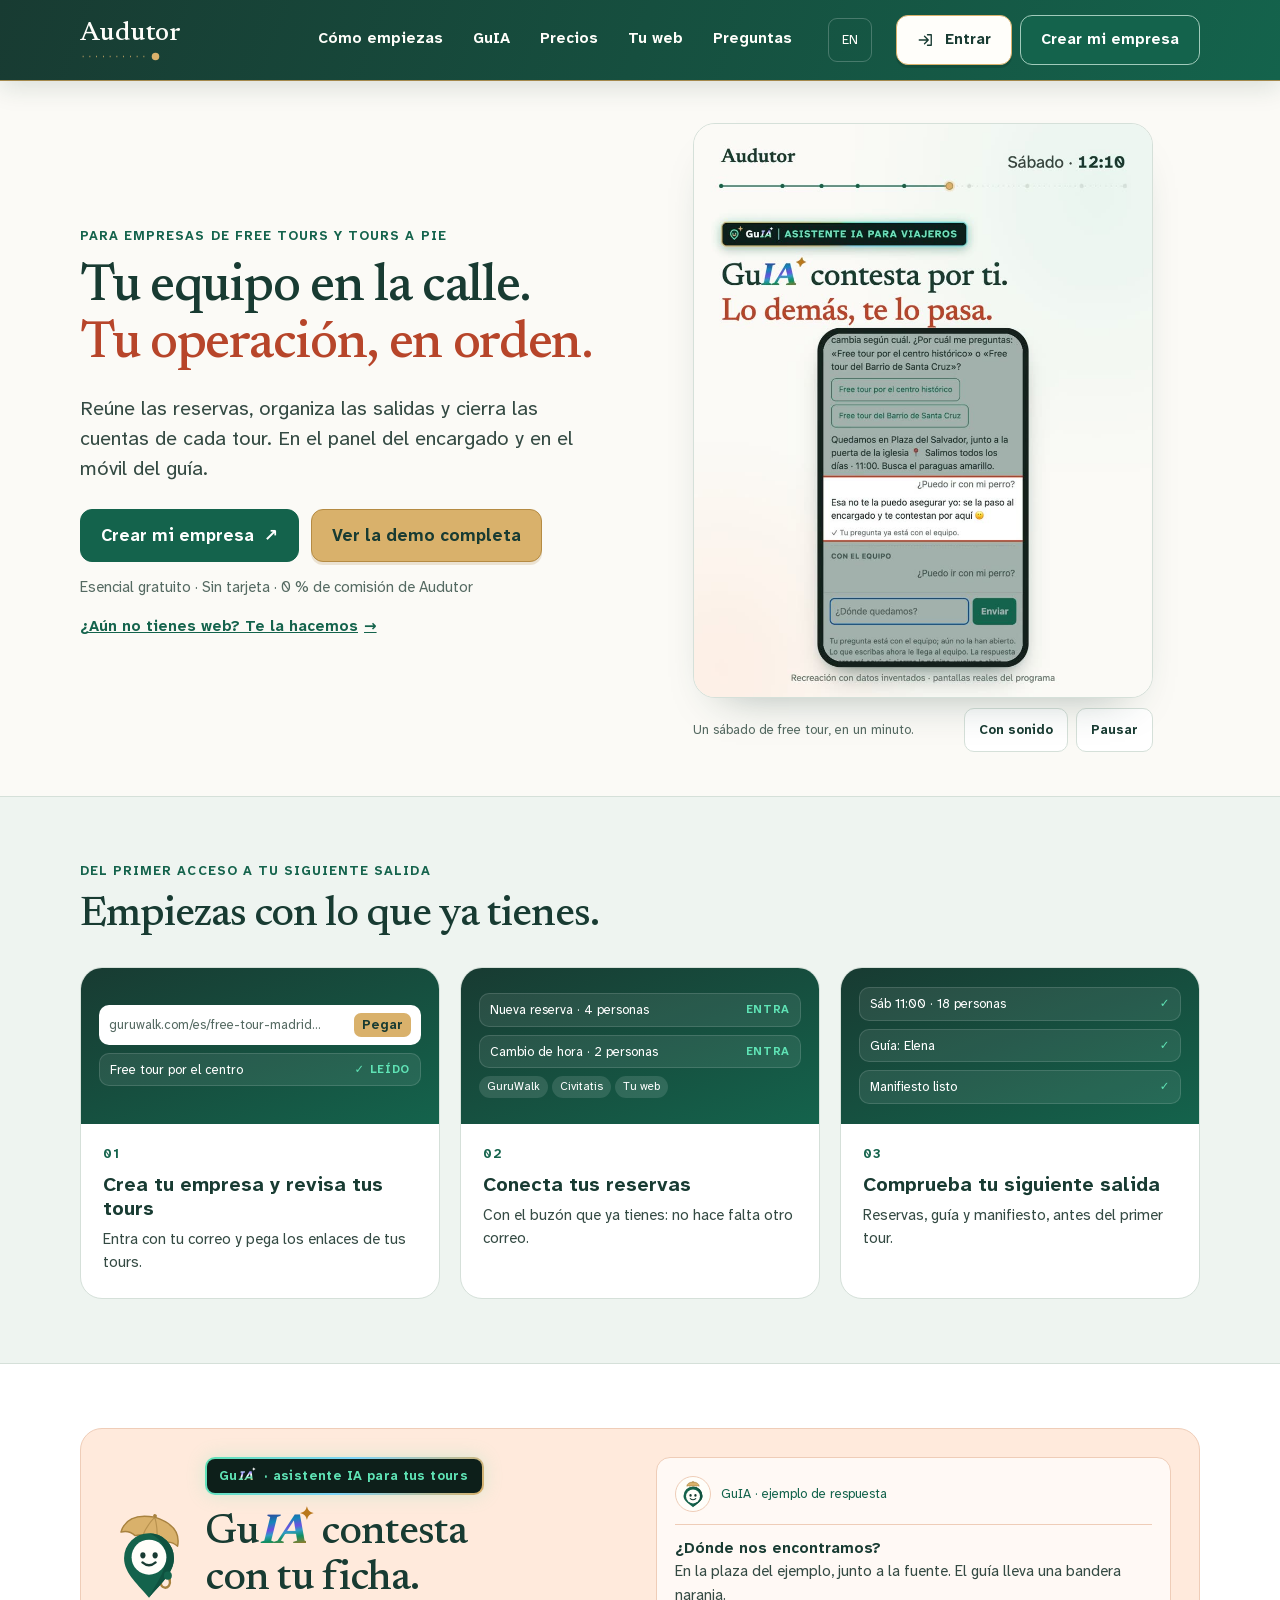
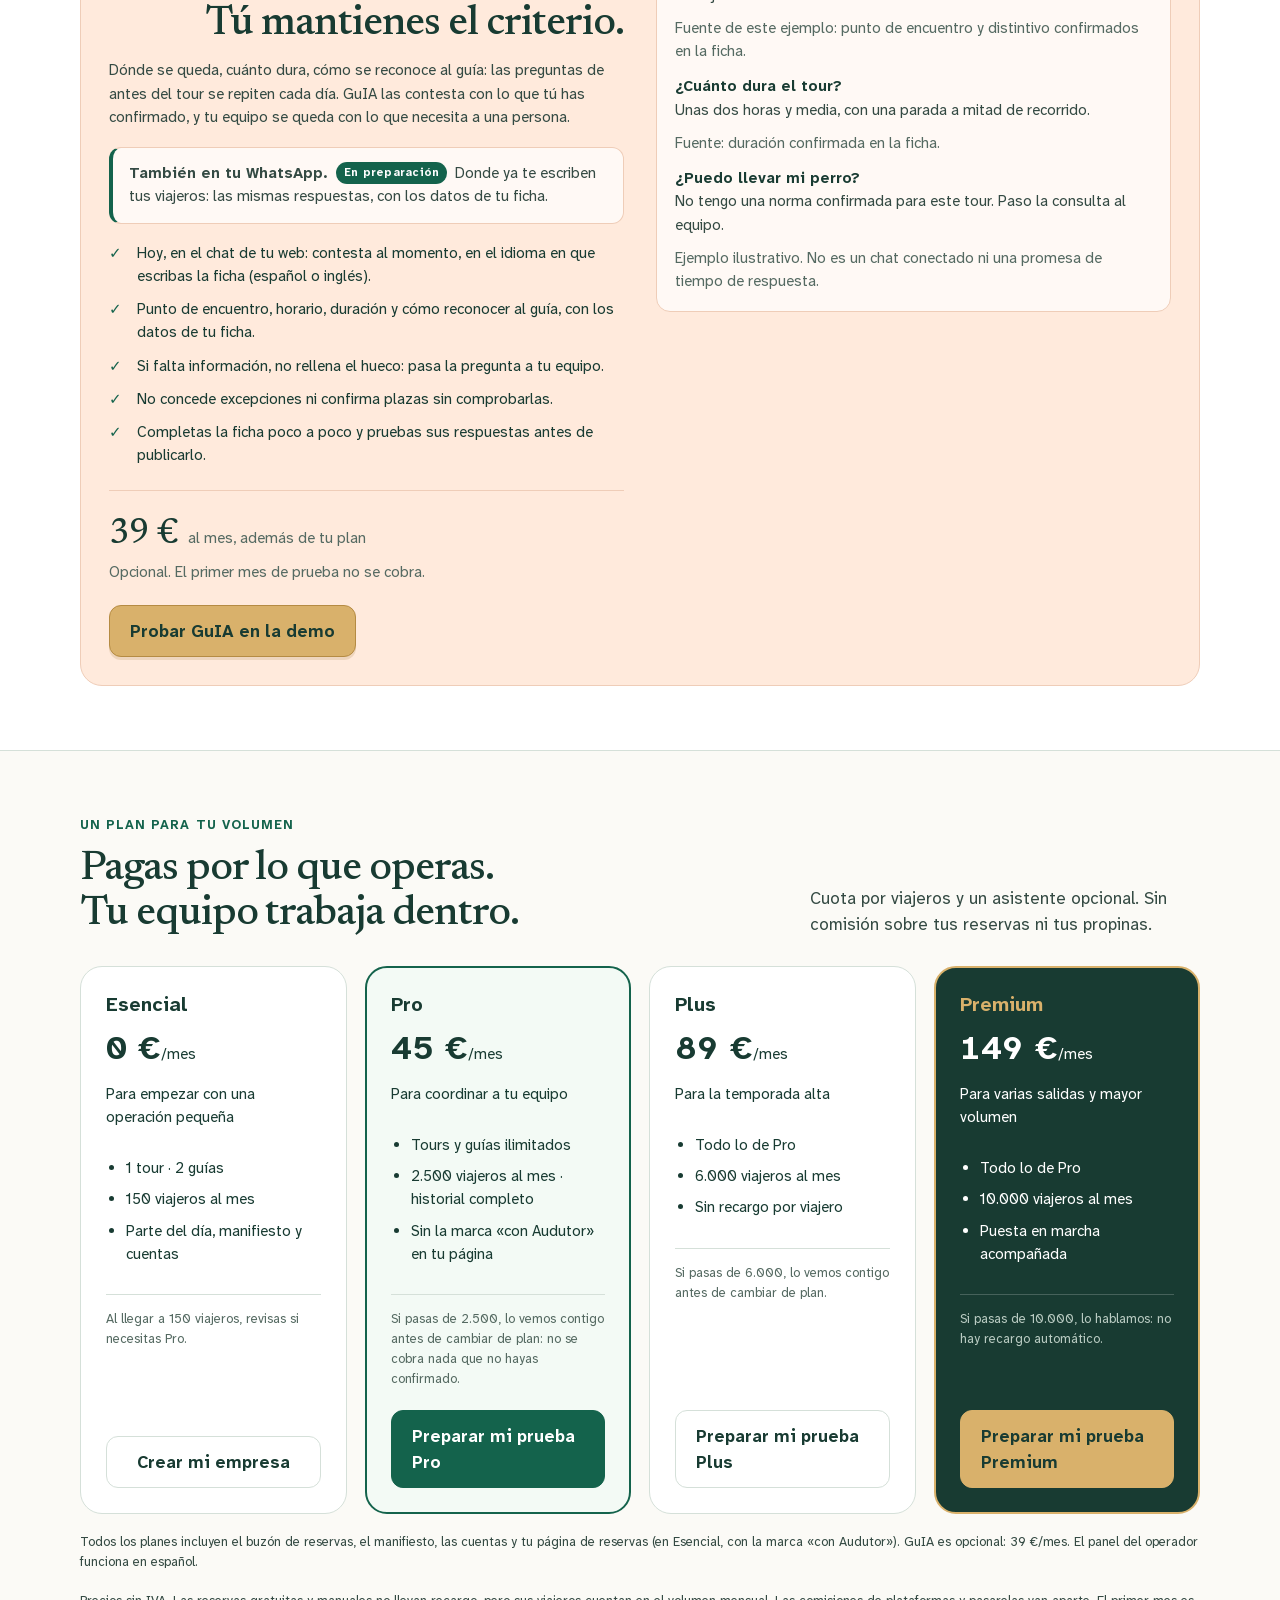
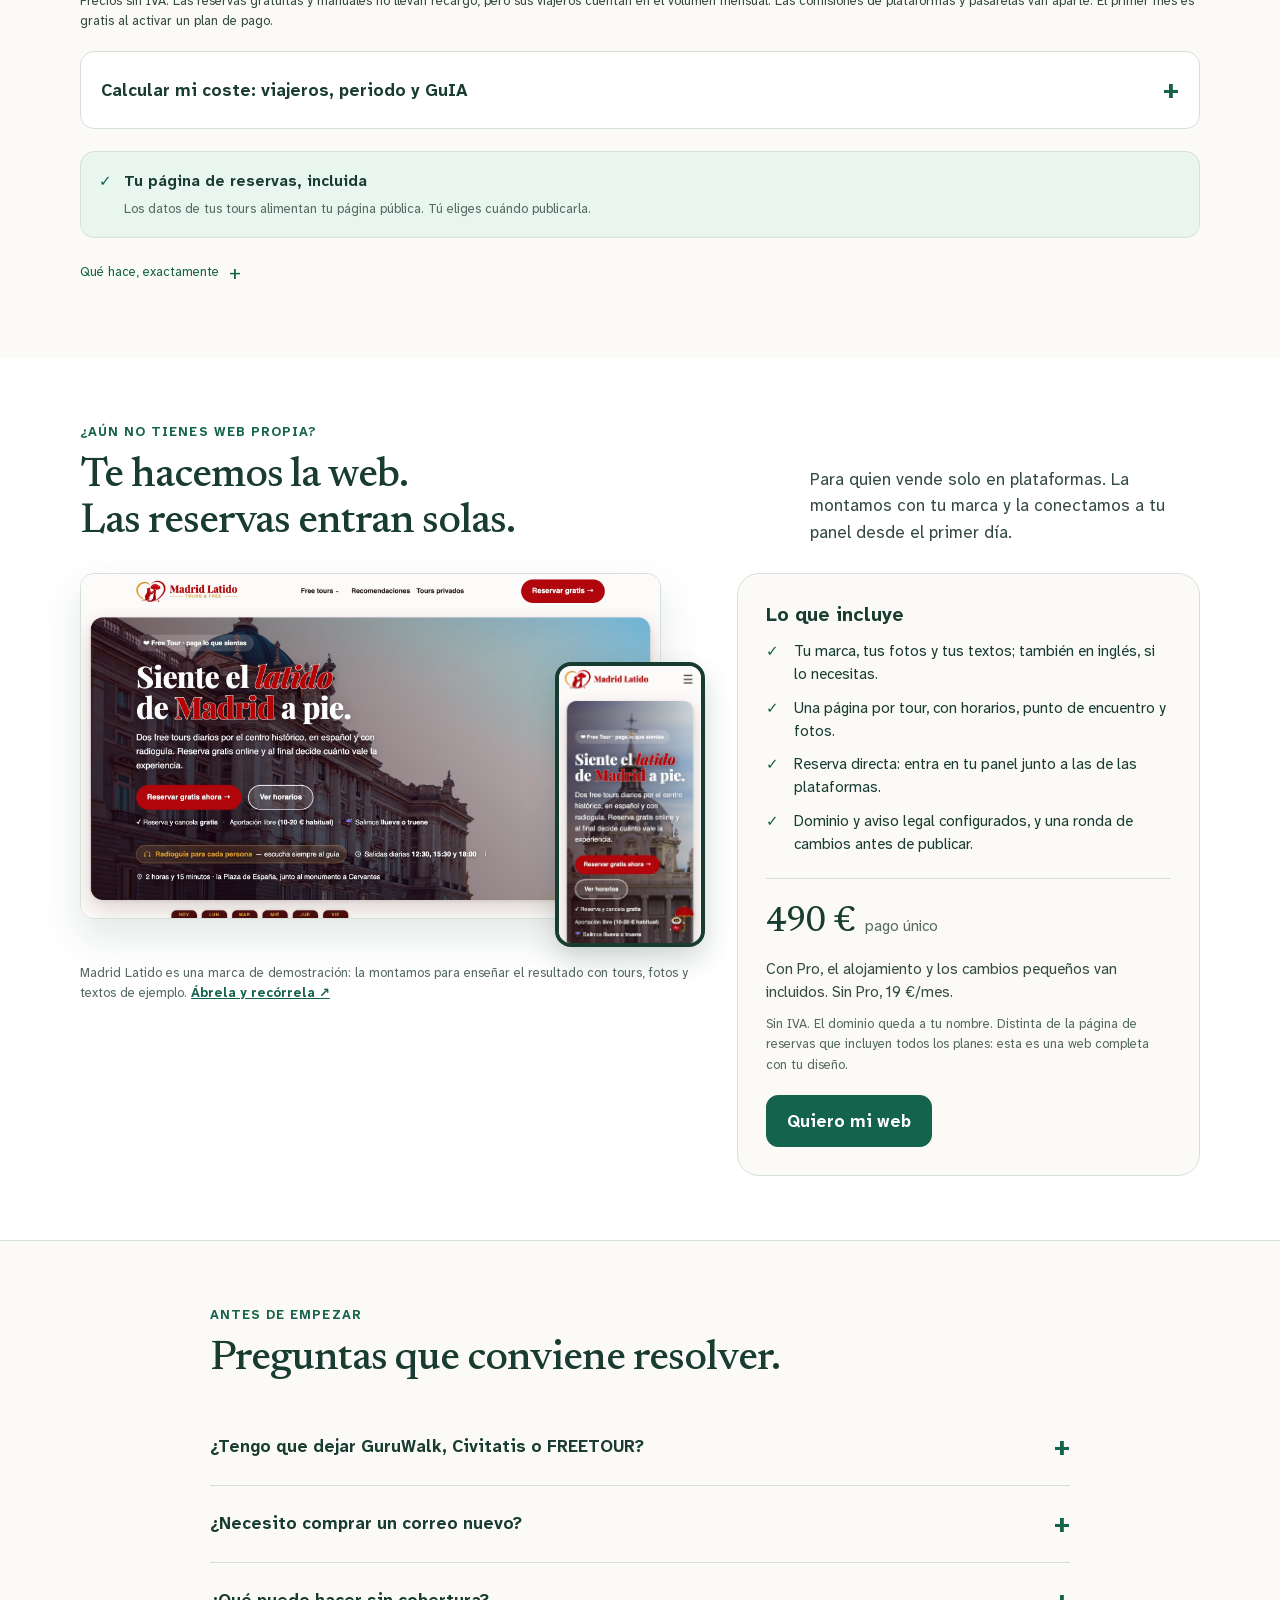
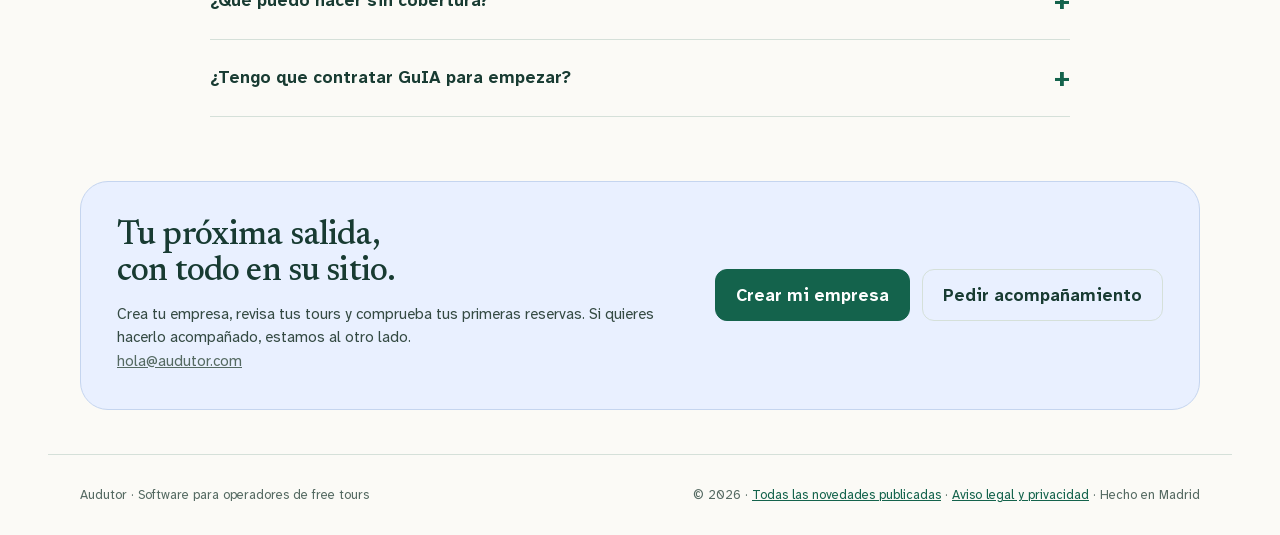
==== commit 6eae0929: "Actualización del sitio" ====
--- a/index.html
+++ b/index.html
@@ -28,48 +28,45 @@
 <div class="hero-acciones"><div class="acciones acciones-hero"><a class="boton boton-hero" href="entrar/?modo=alta">Crear mi empresa <span aria-hidden="true">↗</span></a><a class="boton boton-demo boton-hero" href="demo/#manifiesto">Ver la demo completa</a></div><p class="condiciones">Esencial gratuito · Sin tarjeta · 0 % de comisión de Audutor</p><a class="hero-tu-web" href="#tu-web">¿Aún no tienes web? Te la hacemos <span aria-hidden="true">→</span></a></div></section>
 <section class="capitulo empezar" id="comenzar"><div class="ancho"><div class="capitulo-cab"><div><span class="etiqueta etiqueta-capitulo">Del primer acceso a tu siguiente salida</span><h2>Empiezas con lo que ya tienes.</h2></div></div><ol class="alta-pasos"><li class="alta-paso"><div class="alta-pantalla" aria-hidden="true"><span class="ap-campo"><i>guruwalk.com/es/free-tour-madrid…</i><b>Pegar</b></span><span class="ap-fila">Free tour por el centro<b>✓ Leído</b></span></div><div class="alta-texto"><h3>Crea tu empresa y revisa tus tours</h3><p>Entra con tu correo y pega los enlaces de tus tours.</p></div></li><li class="alta-paso"><div class="alta-pantalla" aria-hidden="true"><span class="ap-fila">Nueva reserva · 4 personas<b>Entra</b></span><span class="ap-fila">Cambio de hora · 2 personas<b>Entra</b></span><span class="ap-chips"><span>GuruWalk</span><span>Civitatis</span><span>Tu web</span></span></div><div class="alta-texto"><h3>Conecta tus reservas</h3><p>Con el buzón que ya tienes: no hace falta otro correo.</p></div></li><li class="alta-paso"><div class="alta-pantalla" aria-hidden="true"><span class="ap-fila">Sáb 11:00 · 18 personas<b>✓</b></span><span class="ap-fila">Guía: Elena<b>✓</b></span><span class="ap-fila">Manifiesto listo<b>✓</b></span></div><div class="alta-texto"><h3>Comprueba tu siguiente salida</h3><p>Reservas, guía y manifiesto, antes del primer tour.</p></div></li></ol></div></section>
 <section class="capitulo guia-cap" id="asistente"><div class="ancho"><div class="comp"><div><div class="guia-marca"><img class="guia-figura" src="identidad/guia.svg" alt="" width="80" height="101"><div><span class="etiqueta etiqueta-capitulo guia-sello"><span>Gu<span class="ia-cromo ia-noche">IA</span></span> · asistente IA para tus tours</span><h2>Gu<span class="ia-cromo">IA</span> contesta con tu ficha.<br>Tú mantienes el criterio.</h2></div></div><p class="guia-entrada">Dónde se queda, cuánto dura, cómo se reconoce al guía: las preguntas de antes del tour se repiten cada día. GuIA las contesta con lo que tú has confirmado, y tu equipo se queda con lo que necesita a una persona.</p><p class="guia-whatsapp"><b>También en tu WhatsApp.</b> <span class="guia-pronto">En preparación</span> Donde ya te escriben tus viajeros: las mismas respuestas, con los datos de tu ficha.</p><ul class="guia-lista"><li>Hoy, en el chat de tu web: contesta al momento, en el idioma en que escribas la ficha (español o inglés).</li><li>Punto de encuentro, horario, duración y cómo reconocer al guía, con los datos de tu ficha.</li><li>Si falta información, no rellena el hueco: pasa la pregunta a tu equipo.</li><li>No concede excepciones ni confirma plazas sin comprobarlas.</li><li>Completas la ficha poco a poco y pruebas sus respuestas antes de publicarlo.</li></ul><div class="guia-precio"><b>39 €</b><span>al mes, además de tu plan</span></div><p class="nota">Opcional. El primer mes de prueba no se cobra.</p><div class="acciones acciones-comp"><a class="boton boton-demo" href="demo/#chat">Probar GuIA en la demo</a></div></div><div class="dialogo"><div class="dialogo-cab"><span class="guia-avatar"><img src="identidad/guia-compacta.svg" alt="" width="28" height="28"></span>GuIA · ejemplo de respuesta</div><b>¿Dónde nos encontramos?</b><p>En la plaza del ejemplo, junto a la fuente. El guía lleva una bandera naranja.</p><p class="nota">Fuente de este ejemplo: punto de encuentro y distintivo confirmados en la ficha.</p><strong>¿Cuánto dura el tour?</strong><p>Unas dos horas y media, con una parada a mitad de recorrido.</p><p class="nota">Fuente: duración confirmada en la ficha.</p><strong>¿Puedo llevar mi perro?</strong><p>No tengo una norma confirmada para este tour. Paso la consulta al equipo.</p><p class="nota">Ejemplo ilustrativo. No es un chat conectado ni una promesa de tiempo de respuesta.</p></div></div></div></section>
-<section class="capitulo ancho" id="planes"><div class="capitulo-cab"><div><span class="etiqueta etiqueta-capitulo">Un plan para tu volumen</span><h2>Pagas por lo que operas.<br>Tu equipo trabaja dentro.</h2></div><p>Cuota por viajeros y un asistente opcional. Sin comisión sobre tus reservas ni tus propinas.</p></div><div class="planes"><article class="plan " data-plan="esencial"><h3>Esencial</h3><div class="precio"><span class="imp" data-base="0" data-mensual="0" data-anual="0">0</span> €<small>/mes</small></div><p class="fact-nota" data-nota hidden>facturado anualmente · 0 €/año</p><div class="plan-unit" data-bono="150"></div><div class="para">Para empezar con una operación pequeña</div><ul><li>1 tour · 2 guías</li><li>150 viajeros al mes</li><li>Parte del día, manifiesto y cuentas</li></ul><p class="plan-extra">Al llegar a 150 viajeros, revisas si necesitas Pro.</p><a class="boton secundario boton-plan" href="entrar/?modo=alta">Crear mi empresa</a></article><article class="plan destacado" data-plan="pro"><h3>Pro</h3><div class="precio"><span class="imp" data-base="45" data-mensual="45" data-anual="37.5">45</span> €<small>/mes</small></div><p class="fact-nota" data-nota hidden>facturado anualmente · 450 €/año</p><div class="plan-unit" data-bono="2500"></div><div class="para">Para coordinar a tu equipo</div><ul><li>Tours y guías ilimitados</li><li>2.500 viajeros al mes · historial completo</li><li>Sin la marca «con Audutor» en tu página</li></ul><p class="plan-extra">Si pasas de 2.500: +<span class="imp-tramo" data-mensual="5" data-anual="4,17">5</span> €/mes por cada 250, hasta 10.000. Premium sale más barato desde unos 7.500 viajeros.</p><a class="boton  boton-plan" href="#contacto">Preparar mi prueba Pro</a></article><article class="plan premium" data-plan="premium"><h3>Premium</h3><div class="precio"><span class="imp" data-base="149" data-mensual="149" data-anual="124.17">149</span> €<small>/mes</small></div><p class="fact-nota" data-nota hidden>facturado anualmente · 1.490 €/año</p><div class="plan-unit" data-bono="10000"></div><div class="para">Para varias salidas y mayor volumen</div><ul><li>Todo lo de Pro</li><li>10.000 viajeros al mes</li><li>Puesta en marcha acompañada</li></ul><p class="plan-extra">Si pasas de 10.000: +<span class="imp-tramo" data-mensual="15" data-anual="12,5">15</span> €/mes por cada 1.000.</p><a class="boton secundario boton-plan" href="#contacto">Preparar mi prueba Premium</a></article></div><p class="garantia">Todos los planes incluyen el buzón de reservas, el manifiesto, las cuentas y tu página de reservas (en Esencial, con la marca «con Audutor»). GuIA es opcional: 39 €/mes. El panel del operador funciona en español.</p><p class="garantia">Precios sin IVA. Las reservas gratuitas y manuales no llevan recargo, pero sus viajeros cuentan en el volumen mensual. Las comisiones de plataformas y pasarelas van aparte. El primer mes es gratis al activar un plan de pago.</p>
+<section class="capitulo ancho" id="planes"><div class="capitulo-cab"><div><span class="etiqueta etiqueta-capitulo">Un plan para tu volumen</span><h2>Pagas por lo que operas.<br>Tu equipo trabaja dentro.</h2></div><p>Cuota por viajeros y un asistente opcional. Sin comisión sobre tus reservas ni tus propinas.</p></div><div class="planes"><article class="plan " data-plan="esencial"><h3>Esencial</h3><div class="precio"><span class="imp" data-base="0" data-mensual="0" data-anual="0">0</span> €<small>/mes</small></div><p class="fact-nota" data-nota hidden>facturado anualmente · 0 €/año</p><div class="plan-unit" data-bono="150"></div><div class="para">Para empezar con una operación pequeña</div><ul><li>1 tour · 2 guías</li><li>150 viajeros al mes</li><li>Parte del día, manifiesto y cuentas</li></ul><p class="plan-extra">Al llegar a 150 viajeros, revisas si necesitas Pro.</p><a class="boton secundario boton-plan" href="entrar/?modo=alta">Crear mi empresa</a></article><article class="plan destacado" data-plan="pro"><h3>Pro</h3><div class="precio"><span class="imp" data-base="45" data-mensual="45" data-anual="37.5">45</span> €<small>/mes</small></div><p class="fact-nota" data-nota hidden>facturado anualmente · 450 €/año</p><div class="plan-unit" data-bono="2500"></div><div class="para">Para coordinar a tu equipo</div><ul><li>Tours y guías ilimitados</li><li>2.500 viajeros al mes · historial completo</li><li>Sin la marca «con Audutor» en tu página</li></ul><p class="plan-extra">Si pasas de 2.500, lo vemos contigo antes de cambiar de plan: no se cobra nada que no hayas confirmado.</p><a class="boton  boton-plan" href="#contacto">Preparar mi prueba Pro</a></article><article class="plan " data-plan="plus"><h3>Plus</h3><div class="precio"><span class="imp" data-base="89" data-mensual="89" data-anual="74.17">89</span> €<small>/mes</small></div><p class="fact-nota" data-nota hidden>facturado anualmente · 890 €/año</p><div class="plan-unit" data-bono="6000"></div><div class="para">Para la temporada alta</div><ul><li>Todo lo de Pro</li><li>6.000 viajeros al mes</li><li>Sin recargo por viajero</li></ul><p class="plan-extra">Si pasas de 6.000, lo vemos contigo antes de cambiar de plan.</p><a class="boton secundario boton-plan" href="#contacto">Preparar mi prueba Plus</a></article><article class="plan premium" data-plan="premium"><h3>Premium</h3><div class="precio"><span class="imp" data-base="149" data-mensual="149" data-anual="124.17">149</span> €<small>/mes</small></div><p class="fact-nota" data-nota hidden>facturado anualmente · 1.490 €/año</p><div class="plan-unit" data-bono="10000"></div><div class="para">Para varias salidas y mayor volumen</div><ul><li>Todo lo de Pro</li><li>10.000 viajeros al mes</li><li>Puesta en marcha acompañada</li></ul><p class="plan-extra">Si pasas de 10.000, lo hablamos: no hay recargo automático.</p><a class="boton secundario boton-plan" href="#contacto">Preparar mi prueba Premium</a></article></div><p class="garantia">Todos los planes incluyen el buzón de reservas, el manifiesto, las cuentas y tu página de reservas (en Esencial, con la marca «con Audutor»). GuIA es opcional: 39 €/mes. El panel del operador funciona en español.</p><p class="garantia">Precios sin IVA. Las reservas gratuitas y manuales no llevan recargo, pero sus viajeros cuentan en el volumen mensual. Las comisiones de plataformas y pasarelas van aparte. El primer mes es gratis al activar un plan de pago.</p>
 <details class="detalle-precio" id="calcular"><summary>Calcular mi coste: viajeros, periodo y GuIA</summary>
 <div class="calc"><div class="fact-toggle" id="factToggle" role="radiogroup" aria-label="Periodo de facturación"><button type="button" role="radio" aria-checked="true" data-modo="mensual">Mensual</button><button type="button" role="radio" aria-checked="false" tabindex="-1" data-modo="anual">Anual · pagas diez meses por doce</button></div>
 <div class="calc-pregunta"><label for="calc-v">Viajeros al mes</label><output id="calc-v-val" for="calc-v">1.000</output></div><input type="range" id="calc-v" min="50" max="12000" step="50" value="1000" aria-describedby="calc-aclaracion"><div class="calc-topes"><span>50</span><span>12.000</span></div>
 <div class="calc-opciones"><label class="calc-equipo"><input type="checkbox" id="calc-equipo"><span>Tengo más de un tour o más de dos guías<small class="calc-fino">Necesitas Pro o Premium aunque tengas pocas reservas.</small></span></label><div><label class="tf-o"><input type="checkbox" data-c="guia" data-eur="39" onchange="tarifa()"><span class="tf-n">GuIA, el asistente<small>Respuestas con los datos que has confirmado. Si falta información, la pregunta se pasa al equipo.</small></span><span class="tf-p">+39 €</span></label><details class="tf-mas"><summary>Qué hace, exactamente</summary><ul><li>Contesta en el chat de tu web, en el idioma en que escribas la ficha (español o inglés), con los datos confirmados disponibles.</li><li>Explica el punto de encuentro, el horario, la duración y cómo reconocer al guía.</li><li>Puedes completar la ficha poco a poco y probar sus respuestas antes de publicar. Las preguntas sin respuesta quedan para que las revise el equipo.</li><li>No concede excepciones que necesiten autorización de una persona ni confirma plazas sin comprobarlas.</li></ul></details></div></div>
 <div class="calc-res"><div><span class="calc-et">Plan según tu operación</span><b id="calc-plan">Pro</b><span class="calc-fino" id="calc-porque">2.500 viajeros incluidos</span></div><div><span class="calc-et">Por viajero</span><b id="calc-pv">0,05 €</b><span class="calc-fino">Sobre tu volumen real</span></div></div>
-<div class="calc-cuenta"><div><span>Cuota base</span><b id="calc-base">45 €</b></div><div><span>Exceso estimado</span><b id="calc-exceso">0 €</b></div><div><span>GuIA opcional</span><b id="calc-guia">0 €</b></div><div class="calc-total"><span id="calc-periodo">Estimación mensual</span><b id="calc-eur">45 €</b><p class="calc-anual" id="calc-anual">Equivalente anual: <b>450 €</b></p></div></div><p class="calc-pie" id="calc-aclaracion">Estimación según la tarifa publicada. El exceso de viajeros se revisa con soporte antes de cambiar la cuota; no se factura automáticamente. El plan anual y GuIA se cobran por años.</p></div></details>
-<div class="tf-o tf-incluida" data-c="web"><span class="tf-ok" aria-hidden="true">✓</span><span class="tf-n">Tu página de reservas, incluida<small>Los datos de tus tours alimentan tu página pública. Tú eliges cuándo publicarla.</small></span></div><details class="tf-mas"><summary>Qué hace, exactamente</summary><ul><li>Portada y ficha por tour, reserva contra el aforo registrado y QR de recomendación por guía.</li><li>En Esencial lleva la marca «con Audutor». En Pro y Premium, tu marca.</li><li>¿Ya tienes web? Puede sincronizarse mediante la API de Audutor. Necesita una conexión adaptada y comprobada; no hay un complemento universal.</li><li>Para ofrecer tours con precio necesitas configurar tu dirección de cobro externa. El pago de reservas se realiza fuera de Audutor.</li></ul></details></section>
+<div class="calc-cuenta"><div><span>Cuota base</span><b id="calc-base">45 €</b></div><div><span>GuIA opcional</span><b id="calc-guia">0 €</b></div><div class="calc-total"><span id="calc-periodo">Estimación mensual</span><b id="calc-eur">45 €</b><p class="calc-anual" id="calc-anual">Equivalente anual: <b>450 €</b></p></div></div><p class="calc-pie" id="calc-aclaracion">Estimación según la tarifa publicada. Si tu volumen te lleva a otro plan, lo vemos contigo antes de cambiar la cuota; no se factura automáticamente. El plan anual y GuIA se cobran por años.</p></div></details>
+<div class="tf-o tf-incluida" data-c="web"><span class="tf-ok" aria-hidden="true">✓</span><span class="tf-n">Tu página de reservas, incluida<small>Los datos de tus tours alimentan tu página pública. Tú eliges cuándo publicarla.</small></span></div><details class="tf-mas"><summary>Qué hace, exactamente</summary><ul><li>Portada y ficha por tour, reserva contra el aforo registrado y QR de recomendación por guía.</li><li>En Esencial lleva la marca «con Audutor». En los planes de pago, tu marca.</li><li>¿Ya tienes web? Puede sincronizarse mediante la API de Audutor. Necesita una conexión adaptada y comprobada; no hay un complemento universal.</li><li>Para ofrecer tours con precio necesitas configurar tu dirección de cobro externa. El pago de reservas se realiza fuera de Audutor.</li></ul></details></section>
 <section class="capitulo tu-web" id="tu-web"><div class="ancho"><div class="capitulo-cab"><div><span class="etiqueta etiqueta-capitulo">¿Aún no tienes web propia?</span><h2>Te hacemos la web.<br>Las reservas entran solas.</h2></div><p>Para quien vende solo en plataformas. La montamos con tu marca y la conectamos a tu panel desde el primer día.</p></div><div class="tu-web-cuerpo"><figure class="tu-web-ejemplo"><a href="https://madridlatido.com" target="_blank" rel="noopener"><img class="tu-web-escritorio" src="identidad/web-ejemplo-escritorio.jpg" alt="Portada de la web de Madrid Latido en un ordenador" width="1920" height="1140" loading="lazy"><img class="tu-web-movil" src="identidad/web-ejemplo-movil.jpg" alt="" width="585" height="1140" loading="lazy"></a><figcaption>Madrid Latido es una marca de demostración: la montamos para enseñar el resultado con tours, fotos y textos de ejemplo. <a href="https://madridlatido.com" target="_blank" rel="noopener">Ábrela y recórrela <span aria-hidden="true">↗</span></a></figcaption></figure><div class="tu-web-oferta"><h3>Lo que incluye</h3><ul class="tu-web-lista"><li>Tu marca, tus fotos y tus textos; también en inglés, si lo necesitas.</li><li>Una página por tour, con horarios, punto de encuentro y fotos.</li><li>Reserva directa: entra en tu panel junto a las de las plataformas.</li><li>Dominio y aviso legal configurados, y una ronda de cambios antes de publicar.</li></ul><div class="tu-web-precio"><b>490 €</b><span>pago único</span></div><p class="tu-web-cuota">Con Pro, el alojamiento y los cambios pequeños van incluidos. Sin Pro, 19 €/mes.</p><p class="nota">Sin IVA. El dominio queda a tu nombre. Distinta de la página de reservas que incluyen todos los planes: esta es una web completa con tu diseño.</p><div class="acciones acciones-tu-web"><a class="boton" href="mailto:hola@audutor.com?subject=Quiero%20mi%20web">Quiero mi web</a></div></div></div></div></section>
 <section class="capitulo ancho" id="preguntas"><div class="faq"><span class="etiqueta etiqueta-capitulo">Antes de empezar</span><h2>Preguntas que conviene resolver.</h2><details><summary>¿Tengo que dejar GuruWalk, Civitatis o FREETOUR?</summary><p>Puedes seguir vendiendo en ellas. Audutor incorpora los correos de reservas que reconoce. No equivale a una conexión que cierre disponibilidad en todas las plataformas.</p></details><details><summary>¿Necesito comprar un correo nuevo?</summary><p>No. Conectas el buzón que ya usas y Audutor lee también las reservas que ya estaban en él. Revisa las de tus próximas salidas: no todos los correos se reconocen solos.</p></details><details><summary>¿Qué puedo hacer sin cobertura?</summary><p>Añade la app del guía a la pantalla de inicio y carga la salida con conexión. Puede consultar los datos guardados y anotar acciones admitidas sin señal; se sincronizan al reconectar. Comprueba ese recorrido en el móvil que usarás.</p></details><details><summary>¿Tengo que contratar GuIA para empezar?</summary><p>El sistema funciona sin GuIA. El asistente es opcional y cuesta 39 €/mes, además del plan. Su primer mes de prueba no se cobra.</p></details></div></section><section class="ancho" id="contacto"><div class="final"><div><h2>Tu próxima salida,<br>con todo en su sitio.</h2><p>Crea tu empresa, revisa tus tours y comprueba tus primeras reservas. Si quieres hacerlo acompañado, estamos al otro lado.</p><p class="nota"><a href="mailto:hola@audutor.com">hola@audutor.com</a></p></div><div class="acciones acciones-final"><a class="boton boton-final" href="entrar/?modo=alta">Crear mi empresa</a><a class="boton secundario boton-final" href="mailto:hola@audutor.com?subject=Puesta%20en%20marcha%20Audutor">Pedir acompañamiento</a></div></div></section>
 </main><footer class="pie ancho"><span>Audutor · Software para operadores de free tours</span><span>© 2026 · <a href="novedades/">Todas las novedades publicadas</a> · <a href="aviso-legal/">Aviso legal y privacidad</a> · Hecho en Madrid</span></footer>
 <script>
 var TEXTO_CALC={'total':'Estimación mensual','aprox':'Equivalente mensual estimado','anual':'Estimación anual','anualtexto':'Estimación anual si mantienes este volumen:','sin':'Gratis, sin tarjeta y sin caducidad.'};
 /* TARIFA_COMPARTIDA_INICIO */
-/* La fórmula publicada se conserva y se mide desde ES y EN. El exceso es una
-   estimación que se revisa con soporte, no una nueva orden de cobro en Stripe. */
+/* La fórmula publicada, la misma en ES y EN. Desde el 17-nov-2026 son escalones de cuota
+   fija y SIN tramos: la web prometía un recargo por viajero sobre los bonos de Pro y de
+   Premium, y la cuota que se cobra (`clientes.cuota()`) no sumaba ninguno.
+   Carlos eligió un plan en medio de 89 € hasta 6.000 (opción B de
+   docs/evaluaciones/2026-11-17-precio-por-encima-del-bono/). */
 function costeMes(v){
   var n = Math.max(0, Number(v) || 0);
-  if (n <= 150) return { plan:'esencial', nombre:'Esencial', euros:0, bono:150,
-                         porViajero:0, porque:'Tu bono son 150 viajeros' };
-  /* BONOS MAYORES, MISMOS PRECIOS (6-oct-2026). Con 1.000 viajeros en Pro y 4.000 en
-     Premium, Audutor era el más caro frente a TourMan y Bookeo desde 1.500 viajeros, justo
-     donde está una empresa de free tours con equipo (revisión de tarifas del 5-oct).
-     Pro: 45 € hasta 2.500, y +5 € por cada 250 (o fracción) por encima. */
-  var pro = 45 + (n > 2500 ? Math.ceil((n - 2500) / 250) * 5 : 0);
-  /* Premium: 149 € hasta 10.000, y +15 € por cada 1.000 (o fracción) por encima. */
-  var pre = 149 + (n > 10000 ? Math.ceil((n - 10000) / 1000) * 15 : 0);
-  pro = Math.round(pro * 100) / 100; pre = Math.round(pre * 100) / 100;
-  var premium = pre <= pro;
-  var euros = premium ? pre : pro;
+  /* Cada escalón es un plan entero, con el precio y el bono de `clientes.PLANES` (lo vigila
+     tarifa-cinco-copias). Se recomienda el primero en el que cabe el volumen. */
+  var escalones = [
+    { plan:'esencial', nombre:'Esencial', euros:0,   bono:150 },
+    { plan:'pro',      nombre:'Pro',      euros:45,  bono:2500 },
+    { plan:'plus',     nombre:'Plus',     euros:89,  bono:6000 },
+    { plan:'premium',  nombre:'Premium',  euros:149, bono:10000 }];
+  var r = escalones[escalones.length - 1];
+  for (var i = 0; i < escalones.length; i++) { if (n <= escalones[i].bono) { r = escalones[i]; break; } }
   return {
-    plan: premium ? 'premium' : 'pro',
-    nombre: premium ? 'Premium' : 'Pro',
-    euros: euros,
-    bono: premium ? 10000 : 2500,
+    plan: r.plan, nombre: r.nombre, euros: r.euros, bono: r.bono,
     /* SOBRE SU VOLUMEN, no sobre el bono del plan. Dividiendo por el bono, a un operador
        de 300 viajeros se le enseñaba Premium a «0,04 €/viajero» — que es el coste de
        alguien que lleva 4.000, no el suyo. */
-    porViajero: n ? euros / n : 0,
-    porque: premium
-      ? (n > 10000 ? 'Por encima de tu bono de 10.000' : 'Tu bono son 10.000 viajeros')
-      : (n > 2500 ? 'Por encima de tu bono de 2.500' : 'Tu bono son 2.500 viajeros'),
+    porViajero: n ? r.euros / n : 0,
+    /* Por encima del bono más grande no se suma nada: se habla con el operador. La
+       calculadora no inventa una cifra que nadie ha acordado. */
+    hablamos: n > r.bono,
   };
 }
 var TF_MODO = 'mensual';
@@ -86,7 +83,7 @@
 }
 function pintaCalc(){ tarifa(); }
 function tarifa(){
-  var basePlan = { esencial:0, pro:45, premium:149 };
+  var basePlan = { esencial:0, pro:45, plus:89, premium:149 };
   var en=document.documentElement.lang==='en';
   /* `useGrouping:'always'`: en español el navegador no separa los miles de cuatro cifras y
      la calculadora decía «2500 viajeros» junto a una tarjeta con «2.500». */
@@ -99,19 +96,18 @@
     imp.textContent=fmt(TF_MODO==='anual'?tfAnual(base):base,true);
     var nota=p.querySelector('[data-nota]');nota.hidden=TF_MODO!=='anual';
     nota.textContent=(en?'billed yearly · ':'facturado anualmente · ')+dinero(base*10)+(en?'/year':'/año');
-    p.querySelectorAll('.imp-tramo').forEach(function(s){s.textContent=TF_MODO==='anual'?s.dataset.anual:s.dataset.mensual;});
     var small=p.querySelector('.precio small');small.textContent=TF_MODO==='anual'?(en?'/month equivalent':'/mes equivalente'):(en?'/month':'/mes');
   });
   var entrada=document.getElementById('calc-v'); if(!entrada)return;
   var v=Number(entrada.value),r=costeMes(v),equipo=document.getElementById('calc-equipo').checked;
   if(r.plan==='esencial'&&equipo){r={plan:'pro',euros:45,bono:2500};}
-  var base=basePlan[r.plan],exceso=Math.round((r.euros-base)*100)/100;
+  var base=basePlan[r.plan];
   var total=r.euros+extras,ver=function(n){return TF_MODO==='anual'?Math.round(n*10*100)/100:n;};
   document.getElementById('calc-v-val').textContent=fmt(v);
-  document.getElementById('calc-plan').textContent={esencial:en?'Essential':'Esencial',pro:'Pro',premium:'Premium'}[r.plan];
-  document.getElementById('calc-porque').textContent=fmt(r.bono)+(en?' travellers included':' viajeros incluidos');
+  document.getElementById('calc-plan').textContent={esencial:en?'Essential':'Esencial',pro:'Pro',plus:'Plus',premium:'Premium'}[r.plan];
+  document.getElementById('calc-porque').textContent=fmt(r.bono)+(en?' travellers included':' viajeros incluidos')+
+    (r.hablamos?(en?' · above that, we talk it over':' · por encima, lo hablamos'):'');
   document.getElementById('calc-base').textContent=dinero(ver(base));
-  document.getElementById('calc-exceso').textContent=dinero(ver(exceso));
   document.getElementById('calc-guia').textContent=dinero(ver(extras));
   document.getElementById('calc-eur').textContent=dinero(ver(total));
   document.getElementById('calc-pv').textContent=dinero(Number(porViajero(TF_MODO==='anual'?tfAnual(total):total,v)));
--- a/marketing.css
+++ b/marketing.css
@@ -12,13 +12,13 @@
    (aria-hidden) y sus datos son inventados; el paso se lee igual sin ella. */
 .alta-pasos{display:grid;grid-template-columns:repeat(3,minmax(0,1fr));gap:20px;counter-reset:paso;list-style:none;margin:0;padding:0}.alta-paso{counter-increment:paso;background:var(--blanco);border:1px solid var(--linea);border-radius:var(--radio);overflow:hidden}.alta-pantalla{background:linear-gradient(160deg,var(--tinta),var(--verde));padding:18px;min-height:156px;display:flex;flex-direction:column;justify-content:center;gap:8px}.ap-campo,.ap-fila{display:flex;align-items:center;justify-content:space-between;gap:10px;border-radius:10px;padding:7px 10px;font-size:13px;line-height:1.35}.ap-campo{background:var(--blanco);color:var(--gris);padding-block:8px}.ap-campo i{font-style:normal;min-width:0;overflow:hidden;text-overflow:ellipsis;white-space:nowrap}.ap-campo b{flex:none;background:#d9b16b;color:var(--tinta);border-radius:7px;padding:3px 8px}.ap-fila{background:#ffffff14;border:1px solid #ffffff22;color:var(--blanco)}.ap-fila b{flex:none;font-size:11.5px;letter-spacing:.06em;text-transform:uppercase;color:#5fe3b5}.ap-chips{display:flex;flex-wrap:wrap;gap:4px}.ap-chips span{background:#ffffff1f;color:var(--blanco);border-radius:999px;padding:2px 8px;font-size:11.5px}.alta-texto{padding:20px 22px 24px}.alta-texto::before{content:'0' counter(paso);font-size:13px;letter-spacing:.08em;color:var(--verde);display:block;margin-bottom:8px;font-weight:700}.alta-texto h3{margin-bottom:8px}.alta-texto p{font-size:15px}
 .garantia{margin-top:18px;font-size:13px}
-.planes{display:grid;grid-template-columns:repeat(3,minmax(0,1fr));gap:18px}.plan{background:white;border:1px solid var(--linea);border-radius:var(--radio);padding:25px;display:flex;flex-direction:column;min-width:0}.plan.destacado{border:2px solid var(--verde);padding:24px;background:#f3faf5}.plan h3{margin-bottom:12px}.precio{font-size:34px;font-weight:700;line-height:1.2;font-variant-numeric:tabular-nums}.precio small{font-size:15px;font-weight:400}.para{font-size:15px;margin-top:14px}.plan ul{margin:20px 0;padding-left:20px;font-size:15px}.plan li{margin:8px 0}.plan-extra{font-size:13px;color:var(--gris);padding-top:14px;border-top:1px solid var(--linea);margin-bottom:20px}.boton-plan{margin-top:auto}.fact-nota{font-size:13px;color:var(--gris);margin-top:8px}.detalle-precio{background:white;border:1px solid var(--linea);border-radius:14px;padding:16px 20px;margin-top:20px}.detalle-precio>summary{font-weight:700;cursor:pointer;min-height:44px;display:flex;align-items:center;justify-content:space-between}.detalle-precio>summary::after{content:'+';font-size:27px;color:var(--verde)}.detalle-precio[open]>summary::after{content:'−'}.detalle-precio[open]>summary{margin-bottom:24px}.fact-toggle{display:flex;gap:6px;flex-wrap:wrap;margin-bottom:20px}.fact-toggle button{min-height:44px;background:var(--papel);border:1px solid var(--linea);border-radius:10px;padding:10px 16px;font-size:15px}.fact-toggle [aria-checked=true]{background:var(--verde);color:white}.calc-pregunta{display:flex;gap:12px;align-items:baseline;justify-content:space-between}.calc-pregunta output{font-size:27px;font-weight:700}.calc input[type=range]{width:100%;min-height:44px;accent-color:var(--verde);margin:8px 0}.calc-topes{display:flex;justify-content:space-between;font-size:11.5px;color:var(--gris)}.calc-opciones{display:grid;grid-template-columns:1fr 1fr;gap:18px;margin:22px 0}.calc-equipo{font-size:15px;display:flex;gap:12px;align-items:start}.calc-equipo input,.tf-o input{width:20px;height:20px;accent-color:var(--verde);flex-shrink:0}.tf-o{display:flex;gap:12px;align-items:start;font-size:15px}.tf-n{flex:1;font-weight:700}.tf-n small{display:block;font-size:13px;font-weight:400;color:var(--gris);margin-top:6px}.tf-p{white-space:nowrap;font-size:15px;font-weight:700}.tf-mas{margin-top:12px;font-size:13px}.tf-mas summary{cursor:pointer;min-height:44px;display:flex;align-items:center;color:var(--verde)}.tf-mas li{margin:10px 0}.calc-res{display:grid;grid-template-columns:1fr 1fr;gap:20px;margin:22px 0}.calc-et{display:block;font-size:13px;color:var(--gris)}.calc-res b{font-size:20px}.calc-fino{display:block;font-size:13px;color:var(--gris);margin-top:5px}.calc-cuenta{background:var(--menta);border:1px solid var(--linea);border-radius:12px;padding:18px}.calc-cuenta div{display:flex;justify-content:space-between;gap:18px;font-size:15px;margin-bottom:8px}.calc-total{border-top:1px solid #b4cdbd;padding-top:14px;margin-top:14px;display:flex;flex-wrap:wrap;justify-content:space-between;align-items:baseline;gap:10px}.calc-total b{font-size:34px}.calc-anual{flex-basis:100%;font-size:13px}.calc-anual b{font-size:13px}.calc-pie{font-size:13px;margin-top:16px;color:var(--gris)}.tf-incluida{background:var(--menta);border:1px solid var(--linea);border-radius:14px;margin-top:22px;padding:18px}.tf-ok{font-weight:700;color:var(--verde)}.comp{display:grid;grid-template-columns:1fr 1fr;gap:32px;align-items:start;background:var(--melocoton);border-radius:var(--radio);padding:28px;border:1px solid #efcdb8}.comp p{font-size:15px}.comp h3{margin:8px 0 12px}.acciones-comp{margin-top:20px}
+.planes{display:grid;grid-template-columns:repeat(4,minmax(0,1fr));gap:18px}.plan{background:white;border:1px solid var(--linea);border-radius:var(--radio);padding:25px;display:flex;flex-direction:column;min-width:0}.plan.destacado{border:2px solid var(--verde);padding:24px;background:#f3faf5}.plan h3{margin-bottom:12px}.precio{font-size:34px;font-weight:700;line-height:1.2;font-variant-numeric:tabular-nums}.precio small{font-size:15px;font-weight:400}.para{font-size:15px;margin-top:14px}.plan ul{margin:20px 0;padding-left:20px;font-size:15px}.plan li{margin:8px 0}.plan-extra{font-size:13px;color:var(--gris);padding-top:14px;border-top:1px solid var(--linea);margin-bottom:20px}.boton-plan{margin-top:auto}.fact-nota{font-size:13px;color:var(--gris);margin-top:8px}.detalle-precio{background:white;border:1px solid var(--linea);border-radius:14px;padding:16px 20px;margin-top:20px}.detalle-precio>summary{font-weight:700;cursor:pointer;min-height:44px;display:flex;align-items:center;justify-content:space-between}.detalle-precio>summary::after{content:'+';font-size:27px;color:var(--verde)}.detalle-precio[open]>summary::after{content:'−'}.detalle-precio[open]>summary{margin-bottom:24px}.fact-toggle{display:flex;gap:6px;flex-wrap:wrap;margin-bottom:20px}.fact-toggle button{min-height:44px;background:var(--papel);border:1px solid var(--linea);border-radius:10px;padding:10px 16px;font-size:15px}.fact-toggle [aria-checked=true]{background:var(--verde);color:white}.calc-pregunta{display:flex;gap:12px;align-items:baseline;justify-content:space-between}.calc-pregunta output{font-size:27px;font-weight:700}.calc input[type=range]{width:100%;min-height:44px;accent-color:var(--verde);margin:8px 0}.calc-topes{display:flex;justify-content:space-between;font-size:11.5px;color:var(--gris)}.calc-opciones{display:grid;grid-template-columns:1fr 1fr;gap:18px;margin:22px 0}.calc-equipo{font-size:15px;display:flex;gap:12px;align-items:start}.calc-equipo input,.tf-o input{width:20px;height:20px;accent-color:var(--verde);flex-shrink:0}.tf-o{display:flex;gap:12px;align-items:start;font-size:15px}.tf-n{flex:1;font-weight:700}.tf-n small{display:block;font-size:13px;font-weight:400;color:var(--gris);margin-top:6px}.tf-p{white-space:nowrap;font-size:15px;font-weight:700}.tf-mas{margin-top:12px;font-size:13px}.tf-mas summary{cursor:pointer;min-height:44px;display:flex;align-items:center;color:var(--verde)}.tf-mas li{margin:10px 0}.calc-res{display:grid;grid-template-columns:1fr 1fr;gap:20px;margin:22px 0}.calc-et{display:block;font-size:13px;color:var(--gris)}.calc-res b{font-size:20px}.calc-fino{display:block;font-size:13px;color:var(--gris);margin-top:5px}.calc-cuenta{background:var(--menta);border:1px solid var(--linea);border-radius:12px;padding:18px}.calc-cuenta div{display:flex;justify-content:space-between;gap:18px;font-size:15px;margin-bottom:8px}.calc-total{border-top:1px solid #b4cdbd;padding-top:14px;margin-top:14px;display:flex;flex-wrap:wrap;justify-content:space-between;align-items:baseline;gap:10px}.calc-total b{font-size:34px}.calc-anual{flex-basis:100%;font-size:13px}.calc-anual b{font-size:13px}.calc-pie{font-size:13px;margin-top:16px;color:var(--gris)}.tf-incluida{background:var(--menta);border:1px solid var(--linea);border-radius:14px;margin-top:22px;padding:18px}.tf-ok{font-weight:700;color:var(--verde)}.comp{display:grid;grid-template-columns:1fr 1fr;gap:32px;align-items:start;background:var(--melocoton);border-radius:var(--radio);padding:28px;border:1px solid #efcdb8}.comp p{font-size:15px}.comp h3{margin:8px 0 12px}.acciones-comp{margin-top:20px}
 .faq{max-width:860px;margin:auto}.faq h2{margin-bottom:26px}.faq details{border-bottom:1px solid var(--linea);padding:16px 0}.faq summary{font-size:17px;font-weight:700;cursor:pointer;min-height:44px;display:flex;align-items:center;justify-content:space-between;gap:18px;list-style:none}.faq summary::-webkit-details-marker{display:none}.faq summary::after{content:'+';font-size:27px;color:var(--verde)}.faq details[open] summary::after{content:'−'}.faq details p{padding-top:12px;font-size:15px;max-width:720px}.final{background:var(--azul);border:1px solid #c5d5ef;border-radius:28px;padding:36px;display:flex;gap:26px;align-items:center;justify-content:space-between}.final h2{font-size:34px;margin-bottom:12px}.final p{max-width:550px;font-size:15px}.acciones-final{flex-shrink:0}.pie{padding-block:30px;margin-top:44px;border-top:1px solid var(--linea);font-size:13px;color:var(--gris);display:flex;gap:20px;justify-content:space-between;flex-wrap:wrap}.pie a{color:var(--verde)}
 .tf-mas summary::after{content:'+';margin-left:10px;font-size:20px}.tf-mas[open] summary::after{content:'−'}
 /* El menú de arriba pasa a ☰ en 1100 y no en 1000: con «GuIA» en el menú (15-nov) son cinco
    secciones, y la inglesa ya partía «Getting started» en dos líneas por debajo de 1080. */
 @media(max-width:1100px){.navegacion{display:none}.menu{display:block}}
-@media(max-width:1000px){.barra{gap:14px}.hero{column-gap:24px}.final{display:block}.acciones-final{margin-top:24px}.alta-pasos{gap:14px}}
+@media(max-width:1000px){.planes{grid-template-columns:repeat(2,minmax(0,1fr))}.barra{gap:14px}.hero{column-gap:24px}.final{display:block}.acciones-final{margin-top:24px}.alta-pasos{gap:14px}}
 @media(max-width:700px){html{scroll-padding-top:95px}.ancho{padding-inline:20px}.barra{min-height:74px;gap:10px}.boton-cabecera.secundario,.barra>.idioma{display:none}.boton-cabecera{font-size:13px;padding:10px 12px;min-height:44px}.hero{grid-template-columns:1fr;grid-template-areas:"texto" "bucle" "acciones";grid-template-rows:auto;padding-block:30px;gap:26px}.hero h1{margin-block:12px 16px}.lead{font-size:17px}.acciones-hero{margin-block:0 12px;gap:8px}.boton-hero{font-size:15px;padding:12px 14px}.condiciones{font-size:13px}.capitulo{padding-block:44px}.capitulo-cab{display:block;margin-bottom:24px}.capitulo-cab p{margin-top:16px}.planes,.alta-pasos,.comp,.calc-opciones{grid-template-columns:1fr}.plan{padding:22px}.plan.destacado{padding:21px}.alta-pasos{gap:14px}.comp{gap:16px;padding:22px}.final{padding:24px;border-radius:22px}.boton-final{width:100%}.pie{margin-top:30px}.etiqueta{font-size:11.5px}.calc-res{gap:12px}.detalle-precio{padding:14px}.calc-pregunta label{font-size:15px}.tf-o{flex-wrap:wrap}.tf-p{margin-left:32px}}
 @media(max-width:360px){.ancho{padding-inline:14px}.barra{gap:7px}.boton-cabecera{padding-inline:9px}.marca{font-size:27px}.calc-res{grid-template-columns:1fr}.calc-pregunta{flex-wrap:wrap}}
 @media(prefers-reduced-motion:reduce){html{scroll-behavior:auto}*,*::before,*::after{animation:none!important;transition:none!important}}
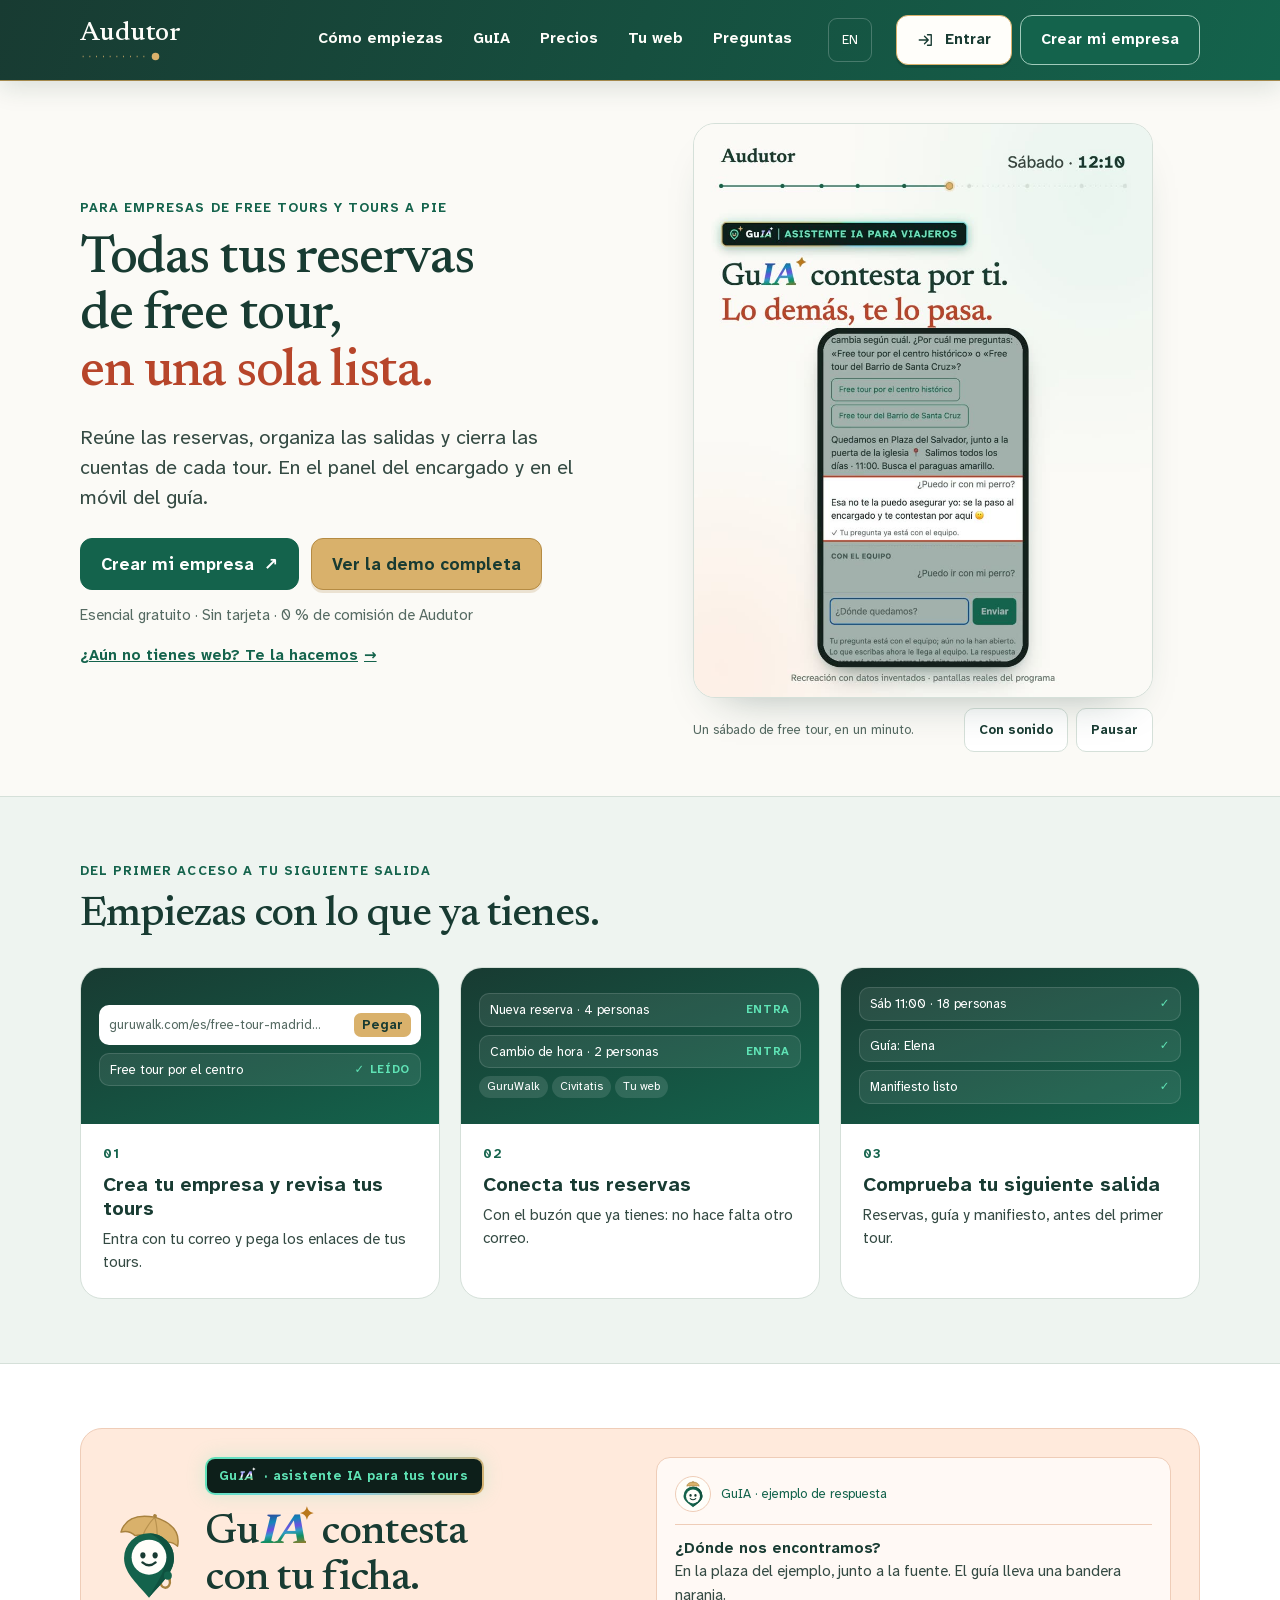
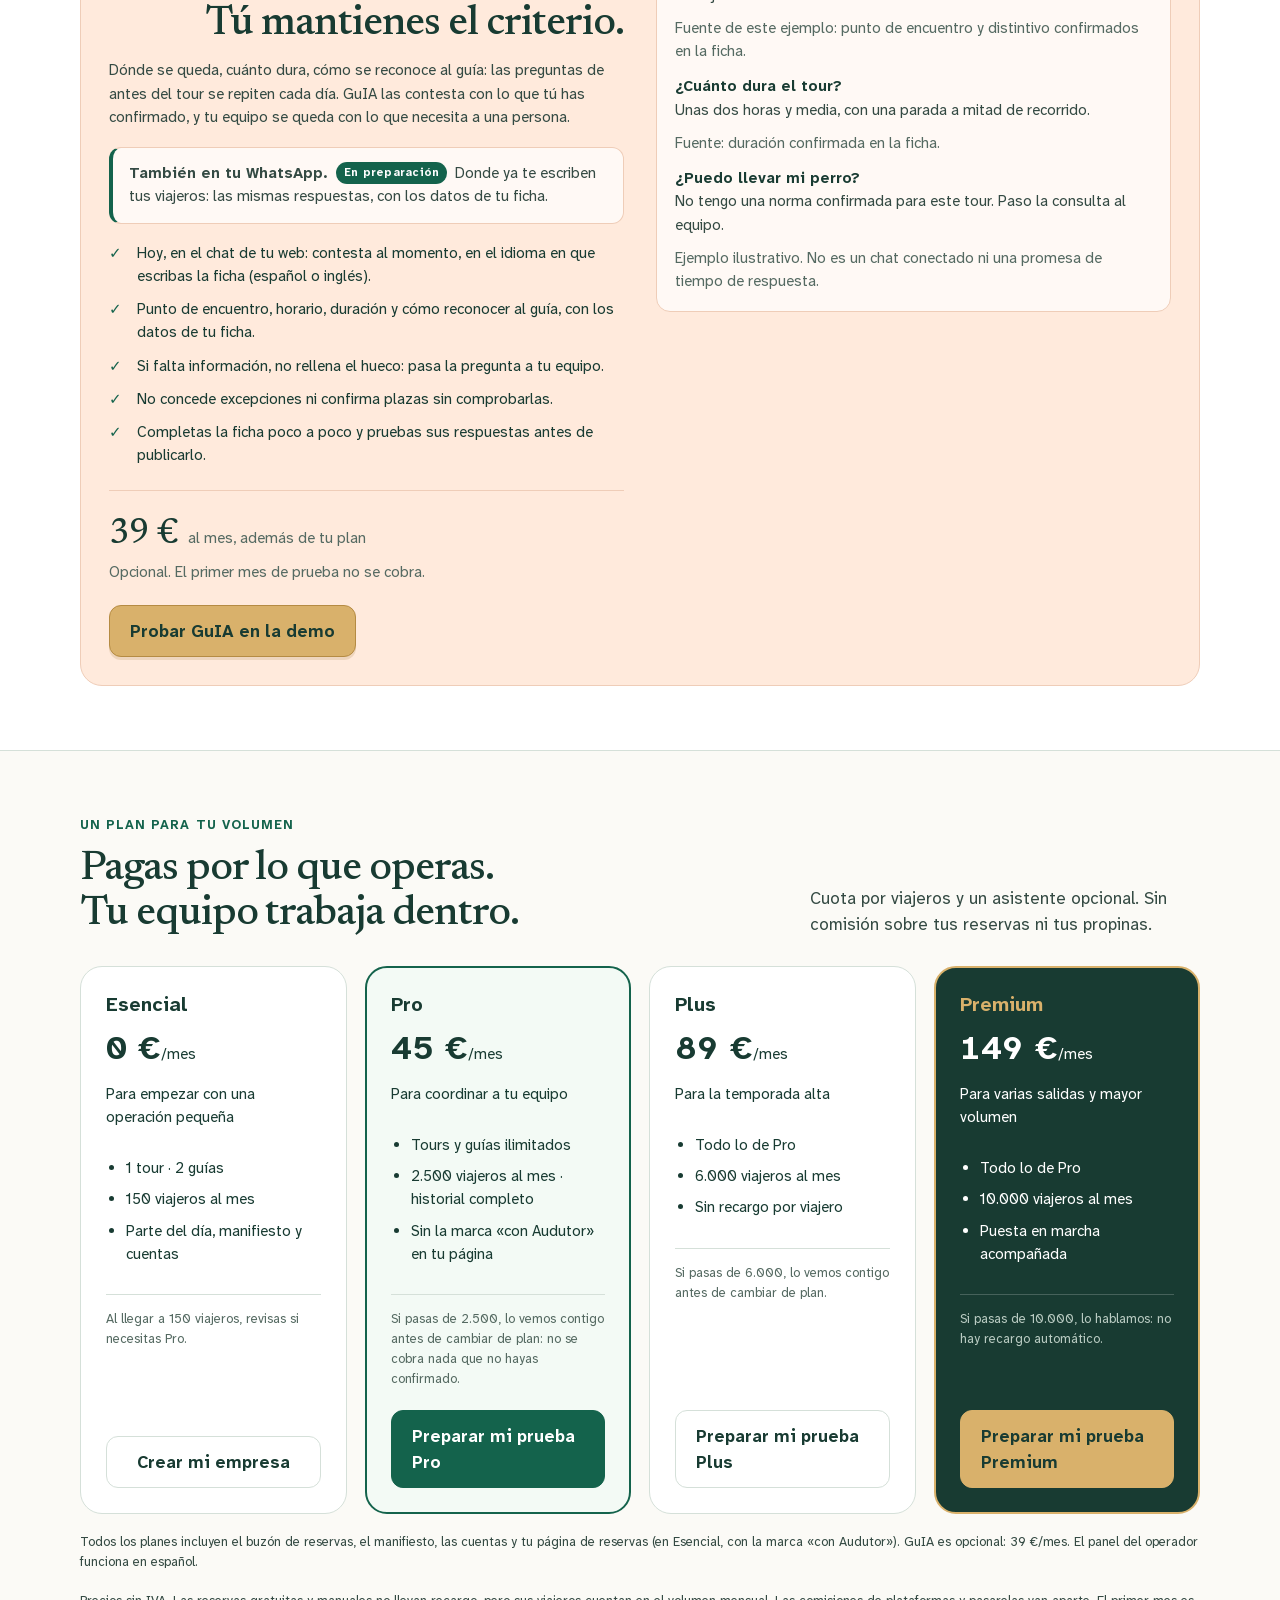
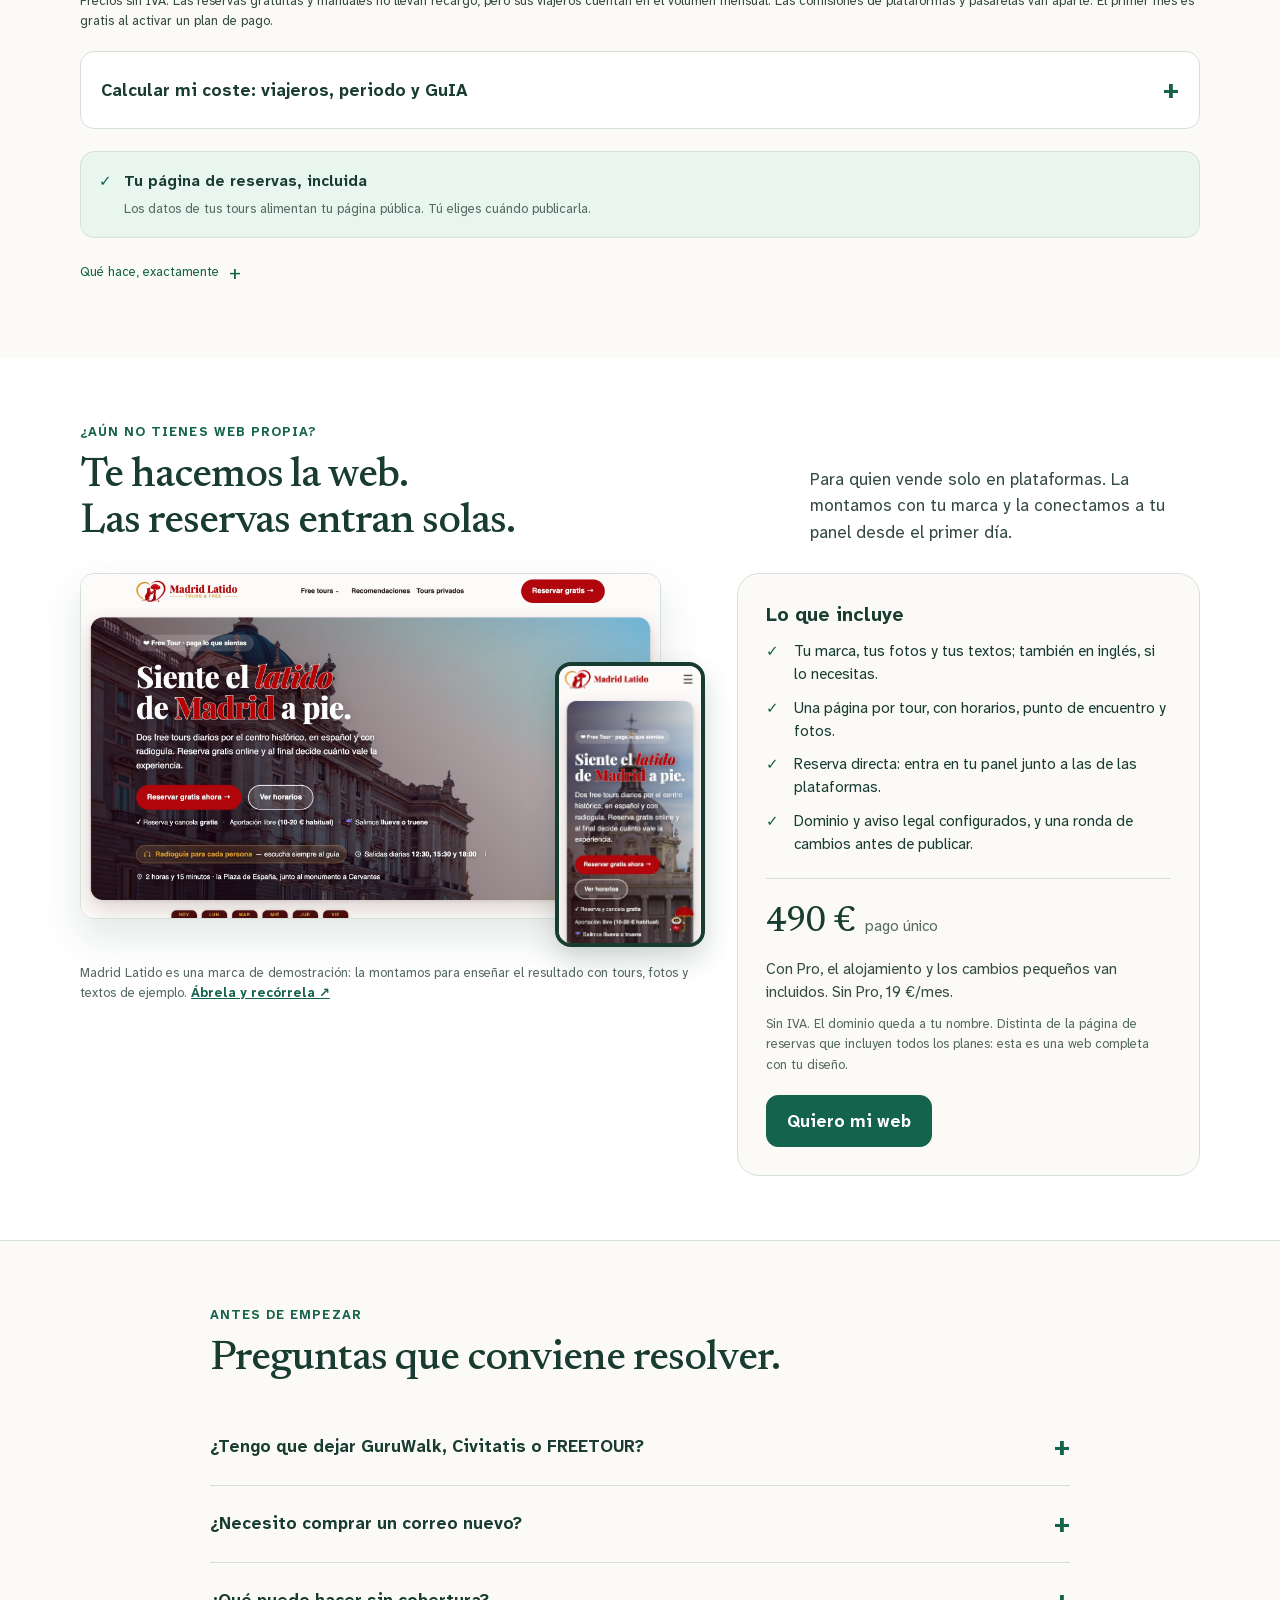
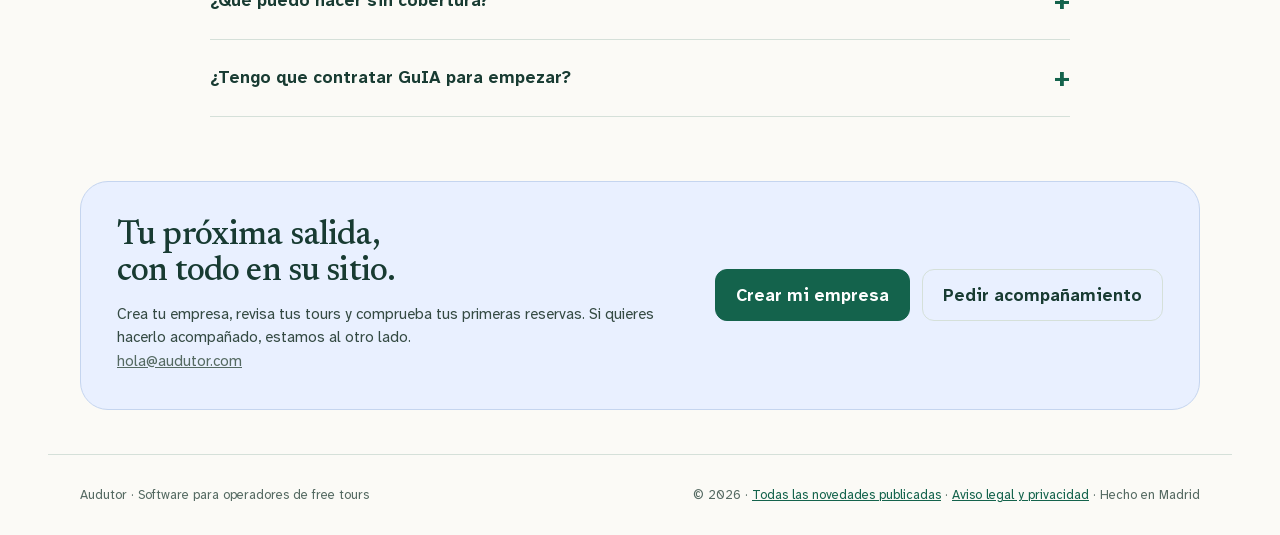
==== commit 7a96afbd: "Actualización del sitio" ====
--- a/index.html
+++ b/index.html
@@ -23,7 +23,7 @@
 <details class="menu"><summary aria-label="Abrir menú"><svg viewBox="0 0 24 24" width="20" height="20" fill="none" stroke="currentColor" stroke-width="1.8" stroke-linecap="round" aria-hidden="true" focusable="false"><path d="M4 6h16M4 12h16M4 18h16"/></svg></summary><div><a href="#comenzar">Cómo empiezas</a><a href="#asistente">GuIA</a><a href="#planes">Precios</a><a href="#tu-web">Tu web</a><a href="#preguntas">Preguntas</a><a href="entrar/">Entrar</a><a href="en/" lang="en">Read in English</a></div></details>
 <a class="idioma" href="en/" lang="en" aria-label="Read in English">EN</a><div class="acciones acciones-cabecera"><a class="boton boton-cabecera boton-acceso" href="entrar/"><svg viewBox="0 0 24 24" fill="none" stroke="currentColor" stroke-width="1.8" stroke-linecap="round" stroke-linejoin="round" aria-hidden="true" focusable="false"><path d="M14 5h5v14h-5M3 12h12M10 7l5 5-5 5"/></svg>Entrar</a><a class="boton boton-cabecera" href="entrar/?modo=alta">Crear mi empresa</a></div></div></header>
 <main id="contenido" tabindex="-1">
-<section class="hero ancho" aria-labelledby="titulo"><div class="hero-texto"><p class="etiqueta">Para empresas de free tours y tours a pie</p><h1 id="titulo">Tu equipo en la calle.<br><span>Tu operación, en orden.</span></h1><p class="lead">Reúne las reservas, organiza las salidas y cierra las cuentas de cada tour. En el panel del encargado y en el móvil del guía.</p></div>
+<section class="hero ancho" aria-labelledby="titulo"><div class="hero-texto"><p class="etiqueta">Para empresas de free tours y tours a pie</p><h1 id="titulo">Todas tus reservas de free tour,<br><span>en una sola lista.</span></h1><p class="lead">Reúne las reservas, organiza las salidas y cierra las cuentas de cada tour. En el panel del encargado y en el móvil del guía.</p></div>
 <figure class="bucle" aria-labelledby="bucle-pie"><div class="bucle-marco"><video class="bucle-video" data-bucle muted loop playsinline preload="metadata" width="864" height="1080" poster="identidad/audutor-sabado-4x5.es.jpg" aria-describedby="bucle-guion"><source src="identidad/audutor-sabado-4x5.es.mp4" type="video/mp4"></video><div class="bucle-barra" data-bucle-barra role="slider" tabindex="0" aria-label="Avance del vídeo" aria-valuemin="0" aria-valuemax="53" aria-valuenow="0" hidden></div></div><figcaption class="bucle-pie"><span id="bucle-pie">Un sábado de free tour, en un minuto.</span><span class="bucle-botones"><button type="button" class="bucle-boton" data-bucle-sonido data-con="Con sonido" data-sin="Sin sonido" hidden>Con sonido</button><button type="button" class="bucle-boton" data-bucle-pausa data-pausa="Pausar" data-sigue="Reproducir" hidden>Pausar</button></span></figcaption><ol id="bucle-guion" hidden><li>Reservas por todas partes, y un sábado por delante.</li><li>08:40, las reservas: todas tus plataformas, una sola lista.</li><li>09:15, el panel de la oficina: eliges guía y le llega al móvil.</li><li>09:20, el móvil de la guía: confirma desde el móvil.</li><li>10:20, cambios de última hora: cambios y cancelaciones, al momento.</li><li>12:10, GuIA, el asistente IA para viajeros: contesta por ti y lo demás te lo pasa.</li><li>12:40, web a medida: tu propia web, te la hacemos.</li><li>Al terminar: tour cerrado, caja apuntada.</li><li>Gestión económica: las cuentas del mes, sin hojas de cálculo.</li><li>Recreación con datos inventados y pantallas reales del programa.</li></ol></figure>
 <div class="hero-acciones"><div class="acciones acciones-hero"><a class="boton boton-hero" href="entrar/?modo=alta">Crear mi empresa <span aria-hidden="true">↗</span></a><a class="boton boton-demo boton-hero" href="demo/#manifiesto">Ver la demo completa</a></div><p class="condiciones">Esencial gratuito · Sin tarjeta · 0 % de comisión de Audutor</p><a class="hero-tu-web" href="#tu-web">¿Aún no tienes web? Te la hacemos <span aria-hidden="true">→</span></a></div></section>
 <section class="capitulo empezar" id="comenzar"><div class="ancho"><div class="capitulo-cab"><div><span class="etiqueta etiqueta-capitulo">Del primer acceso a tu siguiente salida</span><h2>Empiezas con lo que ya tienes.</h2></div></div><ol class="alta-pasos"><li class="alta-paso"><div class="alta-pantalla" aria-hidden="true"><span class="ap-campo"><i>guruwalk.com/es/free-tour-madrid…</i><b>Pegar</b></span><span class="ap-fila">Free tour por el centro<b>✓ Leído</b></span></div><div class="alta-texto"><h3>Crea tu empresa y revisa tus tours</h3><p>Entra con tu correo y pega los enlaces de tus tours.</p></div></li><li class="alta-paso"><div class="alta-pantalla" aria-hidden="true"><span class="ap-fila">Nueva reserva · 4 personas<b>Entra</b></span><span class="ap-fila">Cambio de hora · 2 personas<b>Entra</b></span><span class="ap-chips"><span>GuruWalk</span><span>Civitatis</span><span>Tu web</span></span></div><div class="alta-texto"><h3>Conecta tus reservas</h3><p>Con el buzón que ya tienes: no hace falta otro correo.</p></div></li><li class="alta-paso"><div class="alta-pantalla" aria-hidden="true"><span class="ap-fila">Sáb 11:00 · 18 personas<b>✓</b></span><span class="ap-fila">Guía: Elena<b>✓</b></span><span class="ap-fila">Manifiesto listo<b>✓</b></span></div><div class="alta-texto"><h3>Comprueba tu siguiente salida</h3><p>Reservas, guía y manifiesto, antes del primer tour.</p></div></li></ol></div></section>
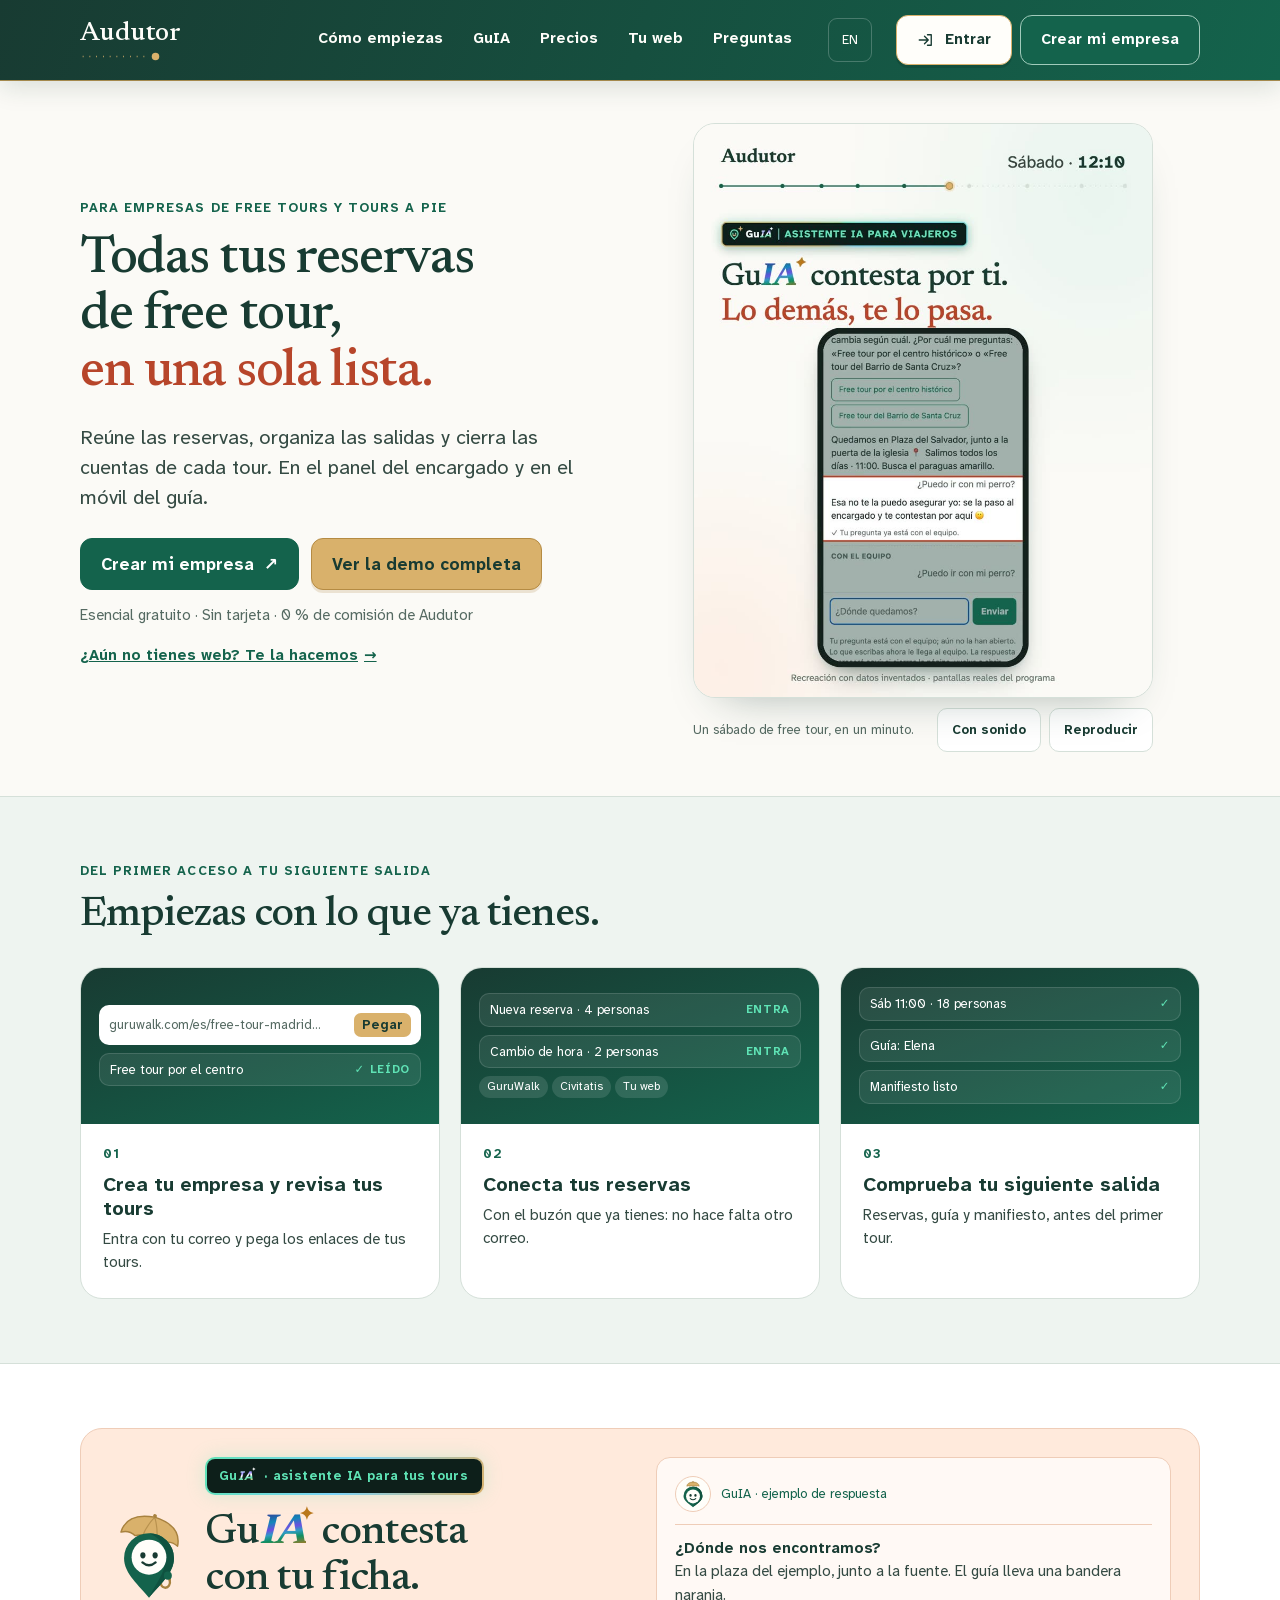
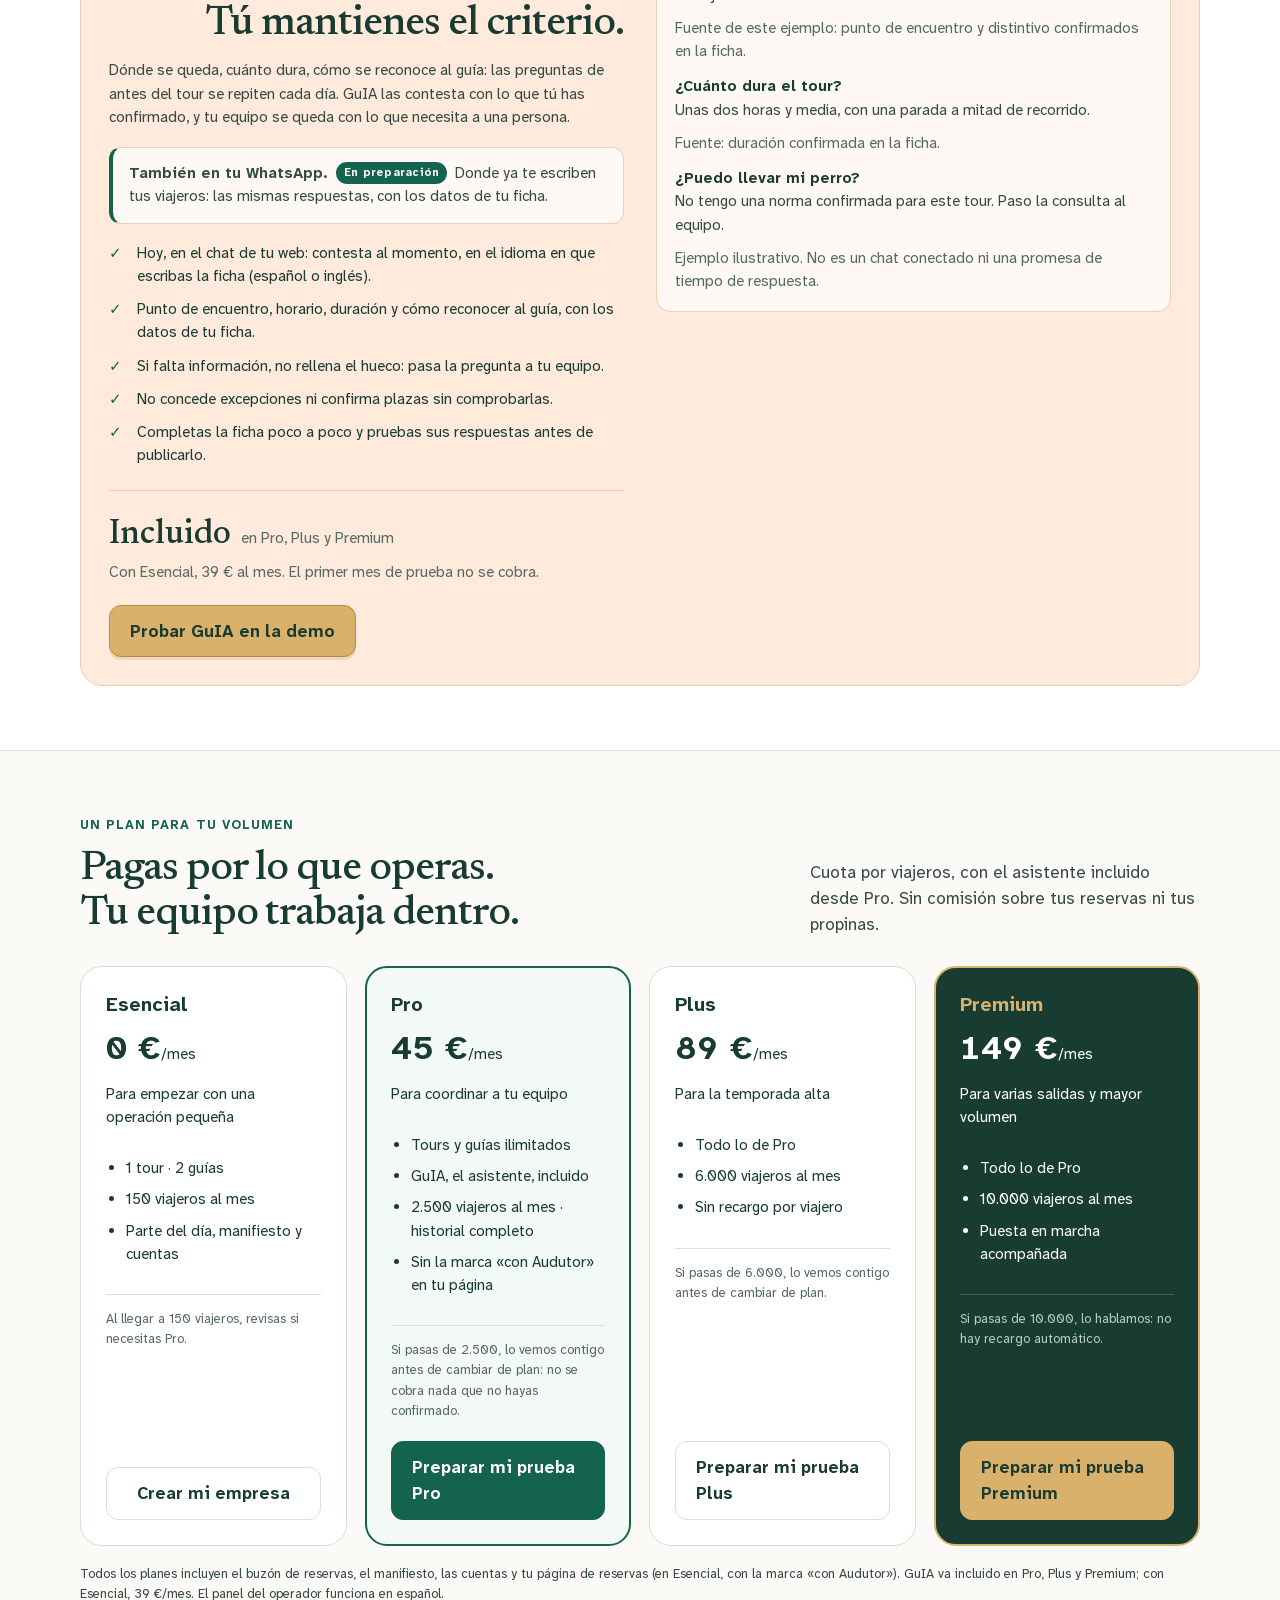
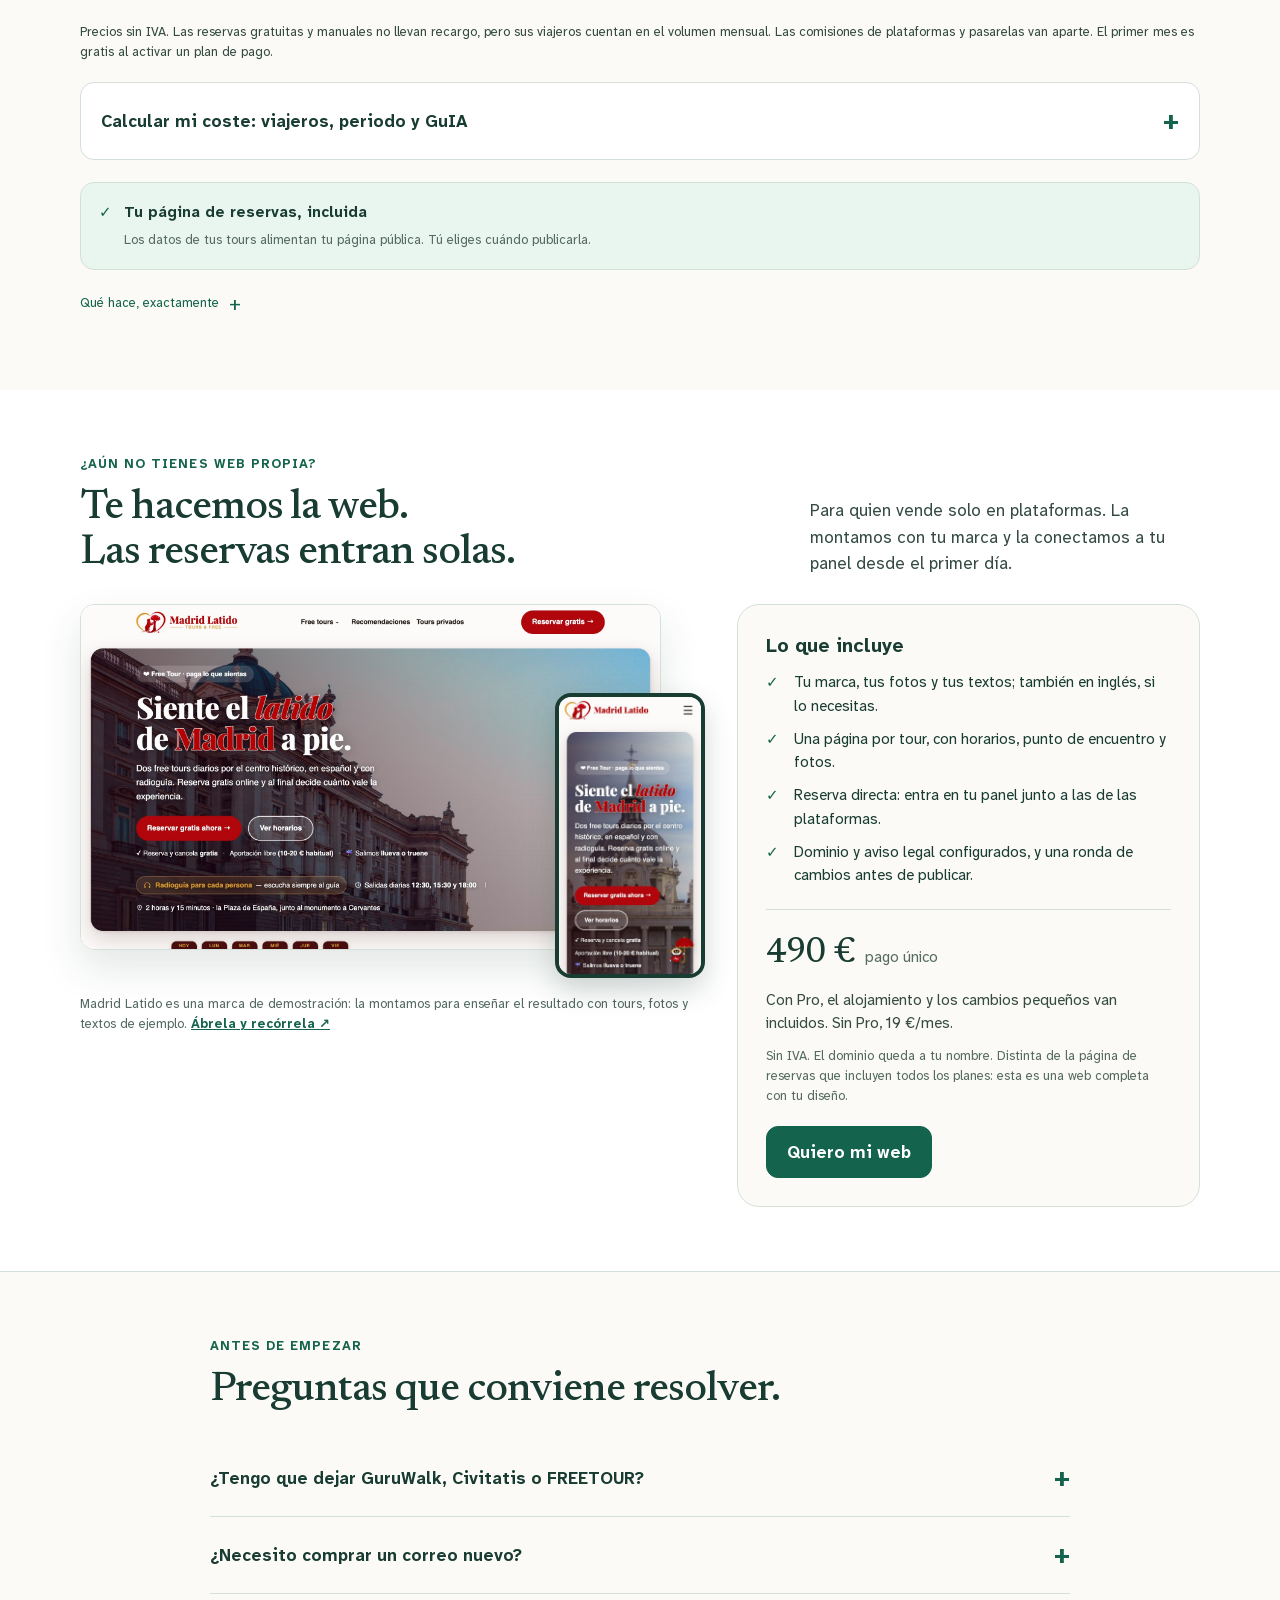
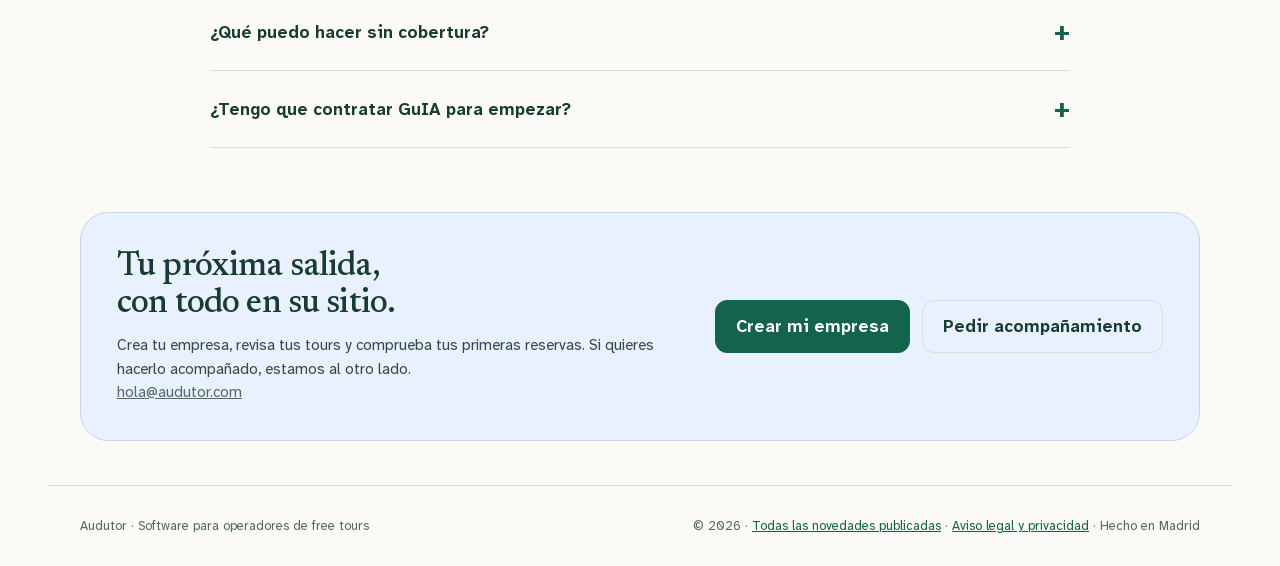
==== commit cee16601: "Actualización del sitio" ====
--- a/index.html
+++ b/index.html
@@ -27,17 +27,17 @@
 <figure class="bucle" aria-labelledby="bucle-pie"><div class="bucle-marco"><video class="bucle-video" data-bucle muted loop playsinline preload="metadata" width="864" height="1080" poster="identidad/audutor-sabado-4x5.es.jpg" aria-describedby="bucle-guion"><source src="identidad/audutor-sabado-4x5.es.mp4" type="video/mp4"></video><div class="bucle-barra" data-bucle-barra role="slider" tabindex="0" aria-label="Avance del vídeo" aria-valuemin="0" aria-valuemax="53" aria-valuenow="0" hidden></div></div><figcaption class="bucle-pie"><span id="bucle-pie">Un sábado de free tour, en un minuto.</span><span class="bucle-botones"><button type="button" class="bucle-boton" data-bucle-sonido data-con="Con sonido" data-sin="Sin sonido" hidden>Con sonido</button><button type="button" class="bucle-boton" data-bucle-pausa data-pausa="Pausar" data-sigue="Reproducir" hidden>Pausar</button></span></figcaption><ol id="bucle-guion" hidden><li>Reservas por todas partes, y un sábado por delante.</li><li>08:40, las reservas: todas tus plataformas, una sola lista.</li><li>09:15, el panel de la oficina: eliges guía y le llega al móvil.</li><li>09:20, el móvil de la guía: confirma desde el móvil.</li><li>10:20, cambios de última hora: cambios y cancelaciones, al momento.</li><li>12:10, GuIA, el asistente IA para viajeros: contesta por ti y lo demás te lo pasa.</li><li>12:40, web a medida: tu propia web, te la hacemos.</li><li>Al terminar: tour cerrado, caja apuntada.</li><li>Gestión económica: las cuentas del mes, sin hojas de cálculo.</li><li>Recreación con datos inventados y pantallas reales del programa.</li></ol></figure>
 <div class="hero-acciones"><div class="acciones acciones-hero"><a class="boton boton-hero" href="entrar/?modo=alta">Crear mi empresa <span aria-hidden="true">↗</span></a><a class="boton boton-demo boton-hero" href="demo/#manifiesto">Ver la demo completa</a></div><p class="condiciones">Esencial gratuito · Sin tarjeta · 0 % de comisión de Audutor</p><a class="hero-tu-web" href="#tu-web">¿Aún no tienes web? Te la hacemos <span aria-hidden="true">→</span></a></div></section>
 <section class="capitulo empezar" id="comenzar"><div class="ancho"><div class="capitulo-cab"><div><span class="etiqueta etiqueta-capitulo">Del primer acceso a tu siguiente salida</span><h2>Empiezas con lo que ya tienes.</h2></div></div><ol class="alta-pasos"><li class="alta-paso"><div class="alta-pantalla" aria-hidden="true"><span class="ap-campo"><i>guruwalk.com/es/free-tour-madrid…</i><b>Pegar</b></span><span class="ap-fila">Free tour por el centro<b>✓ Leído</b></span></div><div class="alta-texto"><h3>Crea tu empresa y revisa tus tours</h3><p>Entra con tu correo y pega los enlaces de tus tours.</p></div></li><li class="alta-paso"><div class="alta-pantalla" aria-hidden="true"><span class="ap-fila">Nueva reserva · 4 personas<b>Entra</b></span><span class="ap-fila">Cambio de hora · 2 personas<b>Entra</b></span><span class="ap-chips"><span>GuruWalk</span><span>Civitatis</span><span>Tu web</span></span></div><div class="alta-texto"><h3>Conecta tus reservas</h3><p>Con el buzón que ya tienes: no hace falta otro correo.</p></div></li><li class="alta-paso"><div class="alta-pantalla" aria-hidden="true"><span class="ap-fila">Sáb 11:00 · 18 personas<b>✓</b></span><span class="ap-fila">Guía: Elena<b>✓</b></span><span class="ap-fila">Manifiesto listo<b>✓</b></span></div><div class="alta-texto"><h3>Comprueba tu siguiente salida</h3><p>Reservas, guía y manifiesto, antes del primer tour.</p></div></li></ol></div></section>
-<section class="capitulo guia-cap" id="asistente"><div class="ancho"><div class="comp"><div><div class="guia-marca"><img class="guia-figura" src="identidad/guia.svg" alt="" width="80" height="101"><div><span class="etiqueta etiqueta-capitulo guia-sello"><span>Gu<span class="ia-cromo ia-noche">IA</span></span> · asistente IA para tus tours</span><h2>Gu<span class="ia-cromo">IA</span> contesta con tu ficha.<br>Tú mantienes el criterio.</h2></div></div><p class="guia-entrada">Dónde se queda, cuánto dura, cómo se reconoce al guía: las preguntas de antes del tour se repiten cada día. GuIA las contesta con lo que tú has confirmado, y tu equipo se queda con lo que necesita a una persona.</p><p class="guia-whatsapp"><b>También en tu WhatsApp.</b> <span class="guia-pronto">En preparación</span> Donde ya te escriben tus viajeros: las mismas respuestas, con los datos de tu ficha.</p><ul class="guia-lista"><li>Hoy, en el chat de tu web: contesta al momento, en el idioma en que escribas la ficha (español o inglés).</li><li>Punto de encuentro, horario, duración y cómo reconocer al guía, con los datos de tu ficha.</li><li>Si falta información, no rellena el hueco: pasa la pregunta a tu equipo.</li><li>No concede excepciones ni confirma plazas sin comprobarlas.</li><li>Completas la ficha poco a poco y pruebas sus respuestas antes de publicarlo.</li></ul><div class="guia-precio"><b>39 €</b><span>al mes, además de tu plan</span></div><p class="nota">Opcional. El primer mes de prueba no se cobra.</p><div class="acciones acciones-comp"><a class="boton boton-demo" href="demo/#chat">Probar GuIA en la demo</a></div></div><div class="dialogo"><div class="dialogo-cab"><span class="guia-avatar"><img src="identidad/guia-compacta.svg" alt="" width="28" height="28"></span>GuIA · ejemplo de respuesta</div><b>¿Dónde nos encontramos?</b><p>En la plaza del ejemplo, junto a la fuente. El guía lleva una bandera naranja.</p><p class="nota">Fuente de este ejemplo: punto de encuentro y distintivo confirmados en la ficha.</p><strong>¿Cuánto dura el tour?</strong><p>Unas dos horas y media, con una parada a mitad de recorrido.</p><p class="nota">Fuente: duración confirmada en la ficha.</p><strong>¿Puedo llevar mi perro?</strong><p>No tengo una norma confirmada para este tour. Paso la consulta al equipo.</p><p class="nota">Ejemplo ilustrativo. No es un chat conectado ni una promesa de tiempo de respuesta.</p></div></div></div></section>
-<section class="capitulo ancho" id="planes"><div class="capitulo-cab"><div><span class="etiqueta etiqueta-capitulo">Un plan para tu volumen</span><h2>Pagas por lo que operas.<br>Tu equipo trabaja dentro.</h2></div><p>Cuota por viajeros y un asistente opcional. Sin comisión sobre tus reservas ni tus propinas.</p></div><div class="planes"><article class="plan " data-plan="esencial"><h3>Esencial</h3><div class="precio"><span class="imp" data-base="0" data-mensual="0" data-anual="0">0</span> €<small>/mes</small></div><p class="fact-nota" data-nota hidden>facturado anualmente · 0 €/año</p><div class="plan-unit" data-bono="150"></div><div class="para">Para empezar con una operación pequeña</div><ul><li>1 tour · 2 guías</li><li>150 viajeros al mes</li><li>Parte del día, manifiesto y cuentas</li></ul><p class="plan-extra">Al llegar a 150 viajeros, revisas si necesitas Pro.</p><a class="boton secundario boton-plan" href="entrar/?modo=alta">Crear mi empresa</a></article><article class="plan destacado" data-plan="pro"><h3>Pro</h3><div class="precio"><span class="imp" data-base="45" data-mensual="45" data-anual="37.5">45</span> €<small>/mes</small></div><p class="fact-nota" data-nota hidden>facturado anualmente · 450 €/año</p><div class="plan-unit" data-bono="2500"></div><div class="para">Para coordinar a tu equipo</div><ul><li>Tours y guías ilimitados</li><li>2.500 viajeros al mes · historial completo</li><li>Sin la marca «con Audutor» en tu página</li></ul><p class="plan-extra">Si pasas de 2.500, lo vemos contigo antes de cambiar de plan: no se cobra nada que no hayas confirmado.</p><a class="boton  boton-plan" href="#contacto">Preparar mi prueba Pro</a></article><article class="plan " data-plan="plus"><h3>Plus</h3><div class="precio"><span class="imp" data-base="89" data-mensual="89" data-anual="74.17">89</span> €<small>/mes</small></div><p class="fact-nota" data-nota hidden>facturado anualmente · 890 €/año</p><div class="plan-unit" data-bono="6000"></div><div class="para">Para la temporada alta</div><ul><li>Todo lo de Pro</li><li>6.000 viajeros al mes</li><li>Sin recargo por viajero</li></ul><p class="plan-extra">Si pasas de 6.000, lo vemos contigo antes de cambiar de plan.</p><a class="boton secundario boton-plan" href="#contacto">Preparar mi prueba Plus</a></article><article class="plan premium" data-plan="premium"><h3>Premium</h3><div class="precio"><span class="imp" data-base="149" data-mensual="149" data-anual="124.17">149</span> €<small>/mes</small></div><p class="fact-nota" data-nota hidden>facturado anualmente · 1.490 €/año</p><div class="plan-unit" data-bono="10000"></div><div class="para">Para varias salidas y mayor volumen</div><ul><li>Todo lo de Pro</li><li>10.000 viajeros al mes</li><li>Puesta en marcha acompañada</li></ul><p class="plan-extra">Si pasas de 10.000, lo hablamos: no hay recargo automático.</p><a class="boton secundario boton-plan" href="#contacto">Preparar mi prueba Premium</a></article></div><p class="garantia">Todos los planes incluyen el buzón de reservas, el manifiesto, las cuentas y tu página de reservas (en Esencial, con la marca «con Audutor»). GuIA es opcional: 39 €/mes. El panel del operador funciona en español.</p><p class="garantia">Precios sin IVA. Las reservas gratuitas y manuales no llevan recargo, pero sus viajeros cuentan en el volumen mensual. Las comisiones de plataformas y pasarelas van aparte. El primer mes es gratis al activar un plan de pago.</p>
+<section class="capitulo guia-cap" id="asistente"><div class="ancho"><div class="comp"><div><div class="guia-marca"><img class="guia-figura" src="identidad/guia.svg" alt="" width="80" height="101"><div><span class="etiqueta etiqueta-capitulo guia-sello"><span>Gu<span class="ia-cromo ia-noche">IA</span></span> · asistente IA para tus tours</span><h2>Gu<span class="ia-cromo">IA</span> contesta con tu ficha.<br>Tú mantienes el criterio.</h2></div></div><p class="guia-entrada">Dónde se queda, cuánto dura, cómo se reconoce al guía: las preguntas de antes del tour se repiten cada día. GuIA las contesta con lo que tú has confirmado, y tu equipo se queda con lo que necesita a una persona.</p><p class="guia-whatsapp"><b>También en tu WhatsApp.</b> <span class="guia-pronto">En preparación</span> Donde ya te escriben tus viajeros: las mismas respuestas, con los datos de tu ficha.</p><ul class="guia-lista"><li>Hoy, en el chat de tu web: contesta al momento, en el idioma en que escribas la ficha (español o inglés).</li><li>Punto de encuentro, horario, duración y cómo reconocer al guía, con los datos de tu ficha.</li><li>Si falta información, no rellena el hueco: pasa la pregunta a tu equipo.</li><li>No concede excepciones ni confirma plazas sin comprobarlas.</li><li>Completas la ficha poco a poco y pruebas sus respuestas antes de publicarlo.</li></ul><div class="guia-precio"><b>Incluido</b><span>en Pro, Plus y Premium</span></div><p class="nota">Con Esencial, 39 € al mes. El primer mes de prueba no se cobra.</p><div class="acciones acciones-comp"><a class="boton boton-demo" href="demo/#chat">Probar GuIA en la demo</a></div></div><div class="dialogo"><div class="dialogo-cab"><span class="guia-avatar"><img src="identidad/guia-compacta.svg" alt="" width="28" height="28"></span>GuIA · ejemplo de respuesta</div><b>¿Dónde nos encontramos?</b><p>En la plaza del ejemplo, junto a la fuente. El guía lleva una bandera naranja.</p><p class="nota">Fuente de este ejemplo: punto de encuentro y distintivo confirmados en la ficha.</p><strong>¿Cuánto dura el tour?</strong><p>Unas dos horas y media, con una parada a mitad de recorrido.</p><p class="nota">Fuente: duración confirmada en la ficha.</p><strong>¿Puedo llevar mi perro?</strong><p>No tengo una norma confirmada para este tour. Paso la consulta al equipo.</p><p class="nota">Ejemplo ilustrativo. No es un chat conectado ni una promesa de tiempo de respuesta.</p></div></div></div></section>
+<section class="capitulo ancho" id="planes"><div class="capitulo-cab"><div><span class="etiqueta etiqueta-capitulo">Un plan para tu volumen</span><h2>Pagas por lo que operas.<br>Tu equipo trabaja dentro.</h2></div><p>Cuota por viajeros, con el asistente incluido desde Pro. Sin comisión sobre tus reservas ni tus propinas.</p></div><div class="planes"><article class="plan " data-plan="esencial"><h3>Esencial</h3><div class="precio"><span class="imp" data-base="0" data-mensual="0" data-anual="0">0</span> €<small>/mes</small></div><p class="fact-nota" data-nota hidden>facturado anualmente · 0 €/año</p><div class="plan-unit" data-bono="150"></div><div class="para">Para empezar con una operación pequeña</div><ul><li>1 tour · 2 guías</li><li>150 viajeros al mes</li><li>Parte del día, manifiesto y cuentas</li></ul><p class="plan-extra">Al llegar a 150 viajeros, revisas si necesitas Pro.</p><a class="boton secundario boton-plan" href="entrar/?modo=alta">Crear mi empresa</a></article><article class="plan destacado" data-plan="pro"><h3>Pro</h3><div class="precio"><span class="imp" data-base="45" data-mensual="45" data-anual="37.5">45</span> €<small>/mes</small></div><p class="fact-nota" data-nota hidden>facturado anualmente · 450 €/año</p><div class="plan-unit" data-bono="2500"></div><div class="para">Para coordinar a tu equipo</div><ul><li>Tours y guías ilimitados</li><li>GuIA, el asistente, incluido</li><li>2.500 viajeros al mes · historial completo</li><li>Sin la marca «con Audutor» en tu página</li></ul><p class="plan-extra">Si pasas de 2.500, lo vemos contigo antes de cambiar de plan: no se cobra nada que no hayas confirmado.</p><a class="boton  boton-plan" href="#contacto">Preparar mi prueba Pro</a></article><article class="plan " data-plan="plus"><h3>Plus</h3><div class="precio"><span class="imp" data-base="89" data-mensual="89" data-anual="74.17">89</span> €<small>/mes</small></div><p class="fact-nota" data-nota hidden>facturado anualmente · 890 €/año</p><div class="plan-unit" data-bono="6000"></div><div class="para">Para la temporada alta</div><ul><li>Todo lo de Pro</li><li>6.000 viajeros al mes</li><li>Sin recargo por viajero</li></ul><p class="plan-extra">Si pasas de 6.000, lo vemos contigo antes de cambiar de plan.</p><a class="boton secundario boton-plan" href="#contacto">Preparar mi prueba Plus</a></article><article class="plan premium" data-plan="premium"><h3>Premium</h3><div class="precio"><span class="imp" data-base="149" data-mensual="149" data-anual="124.17">149</span> €<small>/mes</small></div><p class="fact-nota" data-nota hidden>facturado anualmente · 1.490 €/año</p><div class="plan-unit" data-bono="10000"></div><div class="para">Para varias salidas y mayor volumen</div><ul><li>Todo lo de Pro</li><li>10.000 viajeros al mes</li><li>Puesta en marcha acompañada</li></ul><p class="plan-extra">Si pasas de 10.000, lo hablamos: no hay recargo automático.</p><a class="boton secundario boton-plan" href="#contacto">Preparar mi prueba Premium</a></article></div><p class="garantia">Todos los planes incluyen el buzón de reservas, el manifiesto, las cuentas y tu página de reservas (en Esencial, con la marca «con Audutor»). GuIA va incluido en Pro, Plus y Premium; con Esencial, 39 €/mes. El panel del operador funciona en español.</p><p class="garantia">Precios sin IVA. Las reservas gratuitas y manuales no llevan recargo, pero sus viajeros cuentan en el volumen mensual. Las comisiones de plataformas y pasarelas van aparte. El primer mes es gratis al activar un plan de pago.</p>
 <details class="detalle-precio" id="calcular"><summary>Calcular mi coste: viajeros, periodo y GuIA</summary>
 <div class="calc"><div class="fact-toggle" id="factToggle" role="radiogroup" aria-label="Periodo de facturación"><button type="button" role="radio" aria-checked="true" data-modo="mensual">Mensual</button><button type="button" role="radio" aria-checked="false" tabindex="-1" data-modo="anual">Anual · pagas diez meses por doce</button></div>
 <div class="calc-pregunta"><label for="calc-v">Viajeros al mes</label><output id="calc-v-val" for="calc-v">1.000</output></div><input type="range" id="calc-v" min="50" max="12000" step="50" value="1000" aria-describedby="calc-aclaracion"><div class="calc-topes"><span>50</span><span>12.000</span></div>
-<div class="calc-opciones"><label class="calc-equipo"><input type="checkbox" id="calc-equipo"><span>Tengo más de un tour o más de dos guías<small class="calc-fino">Necesitas Pro o Premium aunque tengas pocas reservas.</small></span></label><div><label class="tf-o"><input type="checkbox" data-c="guia" data-eur="39" onchange="tarifa()"><span class="tf-n">GuIA, el asistente<small>Respuestas con los datos que has confirmado. Si falta información, la pregunta se pasa al equipo.</small></span><span class="tf-p">+39 €</span></label><details class="tf-mas"><summary>Qué hace, exactamente</summary><ul><li>Contesta en el chat de tu web, en el idioma en que escribas la ficha (español o inglés), con los datos confirmados disponibles.</li><li>Explica el punto de encuentro, el horario, la duración y cómo reconocer al guía.</li><li>Puedes completar la ficha poco a poco y probar sus respuestas antes de publicar. Las preguntas sin respuesta quedan para que las revise el equipo.</li><li>No concede excepciones que necesiten autorización de una persona ni confirma plazas sin comprobarlas.</li></ul></details></div></div>
+<div class="calc-opciones"><label class="calc-equipo"><input type="checkbox" id="calc-equipo"><span>Tengo más de un tour o más de dos guías<small class="calc-fino">Necesitas Pro o Premium aunque tengas pocas reservas.</small></span></label><div><label class="tf-o"><input type="checkbox" data-c="guia" data-eur="39" data-dentro="pro plus premium" onchange="tarifa()"><span class="tf-n">GuIA, el asistente<small>Respuestas con los datos que has confirmado. Si falta información, la pregunta se pasa al equipo. Va incluido en Pro, Plus y Premium.</small></span><span class="tf-p">+39 €</span></label><details class="tf-mas"><summary>Qué hace, exactamente</summary><ul><li>Contesta en el chat de tu web, en el idioma en que escribas la ficha (español o inglés), con los datos confirmados disponibles.</li><li>Explica el punto de encuentro, el horario, la duración y cómo reconocer al guía.</li><li>Puedes completar la ficha poco a poco y probar sus respuestas antes de publicar. Las preguntas sin respuesta quedan para que las revise el equipo.</li><li>No concede excepciones que necesiten autorización de una persona ni confirma plazas sin comprobarlas.</li></ul></details></div></div>
 <div class="calc-res"><div><span class="calc-et">Plan según tu operación</span><b id="calc-plan">Pro</b><span class="calc-fino" id="calc-porque">2.500 viajeros incluidos</span></div><div><span class="calc-et">Por viajero</span><b id="calc-pv">0,05 €</b><span class="calc-fino">Sobre tu volumen real</span></div></div>
-<div class="calc-cuenta"><div><span>Cuota base</span><b id="calc-base">45 €</b></div><div><span>GuIA opcional</span><b id="calc-guia">0 €</b></div><div class="calc-total"><span id="calc-periodo">Estimación mensual</span><b id="calc-eur">45 €</b><p class="calc-anual" id="calc-anual">Equivalente anual: <b>450 €</b></p></div></div><p class="calc-pie" id="calc-aclaracion">Estimación según la tarifa publicada. Si tu volumen te lleva a otro plan, lo vemos contigo antes de cambiar la cuota; no se factura automáticamente. El plan anual y GuIA se cobran por años.</p></div></details>
+<div class="calc-cuenta"><div><span>Cuota base</span><b id="calc-base">45 €</b></div><div><span>GuIA</span><b id="calc-guia">0 €</b></div><div class="calc-total"><span id="calc-periodo">Estimación mensual</span><b id="calc-eur">45 €</b><p class="calc-anual" id="calc-anual">Equivalente anual: <b>450 €</b></p></div></div><p class="calc-pie" id="calc-aclaracion">Estimación según la tarifa publicada. Si tu volumen te lleva a otro plan, lo vemos contigo antes de cambiar la cuota; no se factura automáticamente. El plan anual y GuIA se cobran por años.</p></div></details>
 <div class="tf-o tf-incluida" data-c="web"><span class="tf-ok" aria-hidden="true">✓</span><span class="tf-n">Tu página de reservas, incluida<small>Los datos de tus tours alimentan tu página pública. Tú eliges cuándo publicarla.</small></span></div><details class="tf-mas"><summary>Qué hace, exactamente</summary><ul><li>Portada y ficha por tour, reserva contra el aforo registrado y QR de recomendación por guía.</li><li>En Esencial lleva la marca «con Audutor». En los planes de pago, tu marca.</li><li>¿Ya tienes web? Puede sincronizarse mediante la API de Audutor. Necesita una conexión adaptada y comprobada; no hay un complemento universal.</li><li>Para ofrecer tours con precio necesitas configurar tu dirección de cobro externa. El pago de reservas se realiza fuera de Audutor.</li></ul></details></section>
 <section class="capitulo tu-web" id="tu-web"><div class="ancho"><div class="capitulo-cab"><div><span class="etiqueta etiqueta-capitulo">¿Aún no tienes web propia?</span><h2>Te hacemos la web.<br>Las reservas entran solas.</h2></div><p>Para quien vende solo en plataformas. La montamos con tu marca y la conectamos a tu panel desde el primer día.</p></div><div class="tu-web-cuerpo"><figure class="tu-web-ejemplo"><a href="https://madridlatido.com" target="_blank" rel="noopener"><img class="tu-web-escritorio" src="identidad/web-ejemplo-escritorio.jpg" alt="Portada de la web de Madrid Latido en un ordenador" width="1920" height="1140" loading="lazy"><img class="tu-web-movil" src="identidad/web-ejemplo-movil.jpg" alt="" width="585" height="1140" loading="lazy"></a><figcaption>Madrid Latido es una marca de demostración: la montamos para enseñar el resultado con tours, fotos y textos de ejemplo. <a href="https://madridlatido.com" target="_blank" rel="noopener">Ábrela y recórrela <span aria-hidden="true">↗</span></a></figcaption></figure><div class="tu-web-oferta"><h3>Lo que incluye</h3><ul class="tu-web-lista"><li>Tu marca, tus fotos y tus textos; también en inglés, si lo necesitas.</li><li>Una página por tour, con horarios, punto de encuentro y fotos.</li><li>Reserva directa: entra en tu panel junto a las de las plataformas.</li><li>Dominio y aviso legal configurados, y una ronda de cambios antes de publicar.</li></ul><div class="tu-web-precio"><b>490 €</b><span>pago único</span></div><p class="tu-web-cuota">Con Pro, el alojamiento y los cambios pequeños van incluidos. Sin Pro, 19 €/mes.</p><p class="nota">Sin IVA. El dominio queda a tu nombre. Distinta de la página de reservas que incluyen todos los planes: esta es una web completa con tu diseño.</p><div class="acciones acciones-tu-web"><a class="boton" href="mailto:hola@audutor.com?subject=Quiero%20mi%20web">Quiero mi web</a></div></div></div></div></section>
-<section class="capitulo ancho" id="preguntas"><div class="faq"><span class="etiqueta etiqueta-capitulo">Antes de empezar</span><h2>Preguntas que conviene resolver.</h2><details><summary>¿Tengo que dejar GuruWalk, Civitatis o FREETOUR?</summary><p>Puedes seguir vendiendo en ellas. Audutor incorpora los correos de reservas que reconoce. No equivale a una conexión que cierre disponibilidad en todas las plataformas.</p></details><details><summary>¿Necesito comprar un correo nuevo?</summary><p>No. Conectas el buzón que ya usas y Audutor lee también las reservas que ya estaban en él. Revisa las de tus próximas salidas: no todos los correos se reconocen solos.</p></details><details><summary>¿Qué puedo hacer sin cobertura?</summary><p>Añade la app del guía a la pantalla de inicio y carga la salida con conexión. Puede consultar los datos guardados y anotar acciones admitidas sin señal; se sincronizan al reconectar. Comprueba ese recorrido en el móvil que usarás.</p></details><details><summary>¿Tengo que contratar GuIA para empezar?</summary><p>El sistema funciona sin GuIA. El asistente es opcional y cuesta 39 €/mes, además del plan. Su primer mes de prueba no se cobra.</p></details></div></section><section class="ancho" id="contacto"><div class="final"><div><h2>Tu próxima salida,<br>con todo en su sitio.</h2><p>Crea tu empresa, revisa tus tours y comprueba tus primeras reservas. Si quieres hacerlo acompañado, estamos al otro lado.</p><p class="nota"><a href="mailto:hola@audutor.com">hola@audutor.com</a></p></div><div class="acciones acciones-final"><a class="boton boton-final" href="entrar/?modo=alta">Crear mi empresa</a><a class="boton secundario boton-final" href="mailto:hola@audutor.com?subject=Puesta%20en%20marcha%20Audutor">Pedir acompañamiento</a></div></div></section>
+<section class="capitulo ancho" id="preguntas"><div class="faq"><span class="etiqueta etiqueta-capitulo">Antes de empezar</span><h2>Preguntas que conviene resolver.</h2><details><summary>¿Tengo que dejar GuruWalk, Civitatis o FREETOUR?</summary><p>Puedes seguir vendiendo en ellas. Audutor incorpora los correos de reservas que reconoce. No equivale a una conexión que cierre disponibilidad en todas las plataformas.</p></details><details><summary>¿Necesito comprar un correo nuevo?</summary><p>No. Conectas el buzón que ya usas y Audutor lee también las reservas que ya estaban en él. Revisa las de tus próximas salidas: no todos los correos se reconocen solos.</p></details><details><summary>¿Qué puedo hacer sin cobertura?</summary><p>Añade la app del guía a la pantalla de inicio y carga la salida con conexión. Puede consultar los datos guardados y anotar acciones admitidas sin señal; se sincronizan al reconectar. Comprueba ese recorrido en el móvil que usarás.</p></details><details><summary>¿Tengo que contratar GuIA para empezar?</summary><p>El sistema funciona sin GuIA. Va incluido en Pro, Plus y Premium; con Esencial cuesta 39 €/mes. Su primer mes de prueba no se cobra.</p></details></div></section><section class="ancho" id="contacto"><div class="final"><div><h2>Tu próxima salida,<br>con todo en su sitio.</h2><p>Crea tu empresa, revisa tus tours y comprueba tus primeras reservas. Si quieres hacerlo acompañado, estamos al otro lado.</p><p class="nota"><a href="mailto:hola@audutor.com">hola@audutor.com</a></p></div><div class="acciones acciones-final"><a class="boton boton-final" href="entrar/?modo=alta">Crear mi empresa</a><a class="boton secundario boton-final" href="mailto:hola@audutor.com?subject=Puesta%20en%20marcha%20Audutor">Pedir acompañamiento</a></div></div></section>
 </main><footer class="pie ancho"><span>Audutor · Software para operadores de free tours</span><span>© 2026 · <a href="novedades/">Todas las novedades publicadas</a> · <a href="aviso-legal/">Aviso legal y privacidad</a> · Hecho en Madrid</span></footer>
 <script>
 var TEXTO_CALC={'total':'Estimación mensual','aprox':'Equivalente mensual estimado','anual':'Estimación anual','anualtexto':'Estimación anual si mantienes este volumen:','sin':'Gratis, sin tarjeta y sin caducidad.'};
@@ -70,10 +70,17 @@
   };
 }
 var TF_MODO = 'mensual';
+/* GuIA va DENTRO de Pro, Plus y Premium desde el 22-nov-2026 (decisión de Carlos): su
+   casilla lleva `data-dentro` con esos planes y en ellos no se suma, igual que no la suma
+   `cuota()` en la app. Es la misma tabla que `INCLUIDOS_POR_PLAN` de clientes.js; lo
+   vigila clientes.test.js. `dentro` dice si alguna casilla marcada va en ese plan. */
 function tfExtras(plan){
-  var total=0;
-  document.querySelectorAll('.tf-o input:checked:not(:disabled)').forEach(function(i){total+=Number(i.dataset.eur);});
-  return {total:total};
+  var total=0,dentro=false;
+  document.querySelectorAll('.tf-o input:checked:not(:disabled)').forEach(function(i){
+    if(plan&&(' '+(i.dataset.dentro||'')+' ').indexOf(' '+plan+' ')>=0){dentro=true;return;}
+    total+=Number(i.dataset.eur);
+  });
+  return {total:total,dentro:dentro};
 }
 /* El mensual equivalente se muestra a céntimos; el cobro anual sigue siendo ×10.
    Redondear 45×10/12 a 38 cambiaba el precio visible de 37,50 en una comparación. */
@@ -89,10 +96,9 @@
      la calculadora decía «2500 viajeros» junto a una tarjeta con «2.500». */
   var fmt=function(v,importe){return Number(v).toLocaleString(en?'en-GB':'es-ES',{minimumFractionDigits:importe&&!Number.isInteger(v)?2:0,maximumFractionDigits:2,useGrouping:'always'});};
   var dinero=function(v){return en?'€'+fmt(v,true):fmt(v,true)+' €';};
-  var extras=tfExtras().total;
   document.querySelector('.tf-o .tf-p').textContent='+'+dinero(TF_MODO==='anual'?390:39)+(TF_MODO==='anual'?(en?'/year':'/año'):(en?'/month':'/mes'));
   document.querySelectorAll('.plan').forEach(function(p){
-    var imp=p.querySelector('.precio .imp'),base=Number(imp.dataset.base)+extras;
+    var imp=p.querySelector('.precio .imp'),base=Number(imp.dataset.base)+tfExtras(p.dataset.plan).total;
     imp.textContent=fmt(TF_MODO==='anual'?tfAnual(base):base,true);
     var nota=p.querySelector('[data-nota]');nota.hidden=TF_MODO!=='anual';
     nota.textContent=(en?'billed yearly · ':'facturado anualmente · ')+dinero(base*10)+(en?'/year':'/año');
@@ -101,14 +107,14 @@
   var entrada=document.getElementById('calc-v'); if(!entrada)return;
   var v=Number(entrada.value),r=costeMes(v),equipo=document.getElementById('calc-equipo').checked;
   if(r.plan==='esencial'&&equipo){r={plan:'pro',euros:45,bono:2500};}
-  var base=basePlan[r.plan];
+  var base=basePlan[r.plan],guia=tfExtras(r.plan),extras=guia.total;
   var total=r.euros+extras,ver=function(n){return TF_MODO==='anual'?Math.round(n*10*100)/100:n;};
   document.getElementById('calc-v-val').textContent=fmt(v);
   document.getElementById('calc-plan').textContent={esencial:en?'Essential':'Esencial',pro:'Pro',plus:'Plus',premium:'Premium'}[r.plan];
   document.getElementById('calc-porque').textContent=fmt(r.bono)+(en?' travellers included':' viajeros incluidos')+
     (r.hablamos?(en?' · above that, we talk it over':' · por encima, lo hablamos'):'');
   document.getElementById('calc-base').textContent=dinero(ver(base));
-  document.getElementById('calc-guia').textContent=dinero(ver(extras));
+  document.getElementById('calc-guia').textContent=guia.dentro&&!extras?(en?'included':'incluido'):dinero(ver(extras));
   document.getElementById('calc-eur').textContent=dinero(ver(total));
   document.getElementById('calc-pv').textContent=dinero(Number(porViajero(TF_MODO==='anual'?tfAnual(total):total,v)));
   document.getElementById('calc-periodo').textContent=TEXTO_CALC[TF_MODO==='anual'?'anual':'total'];
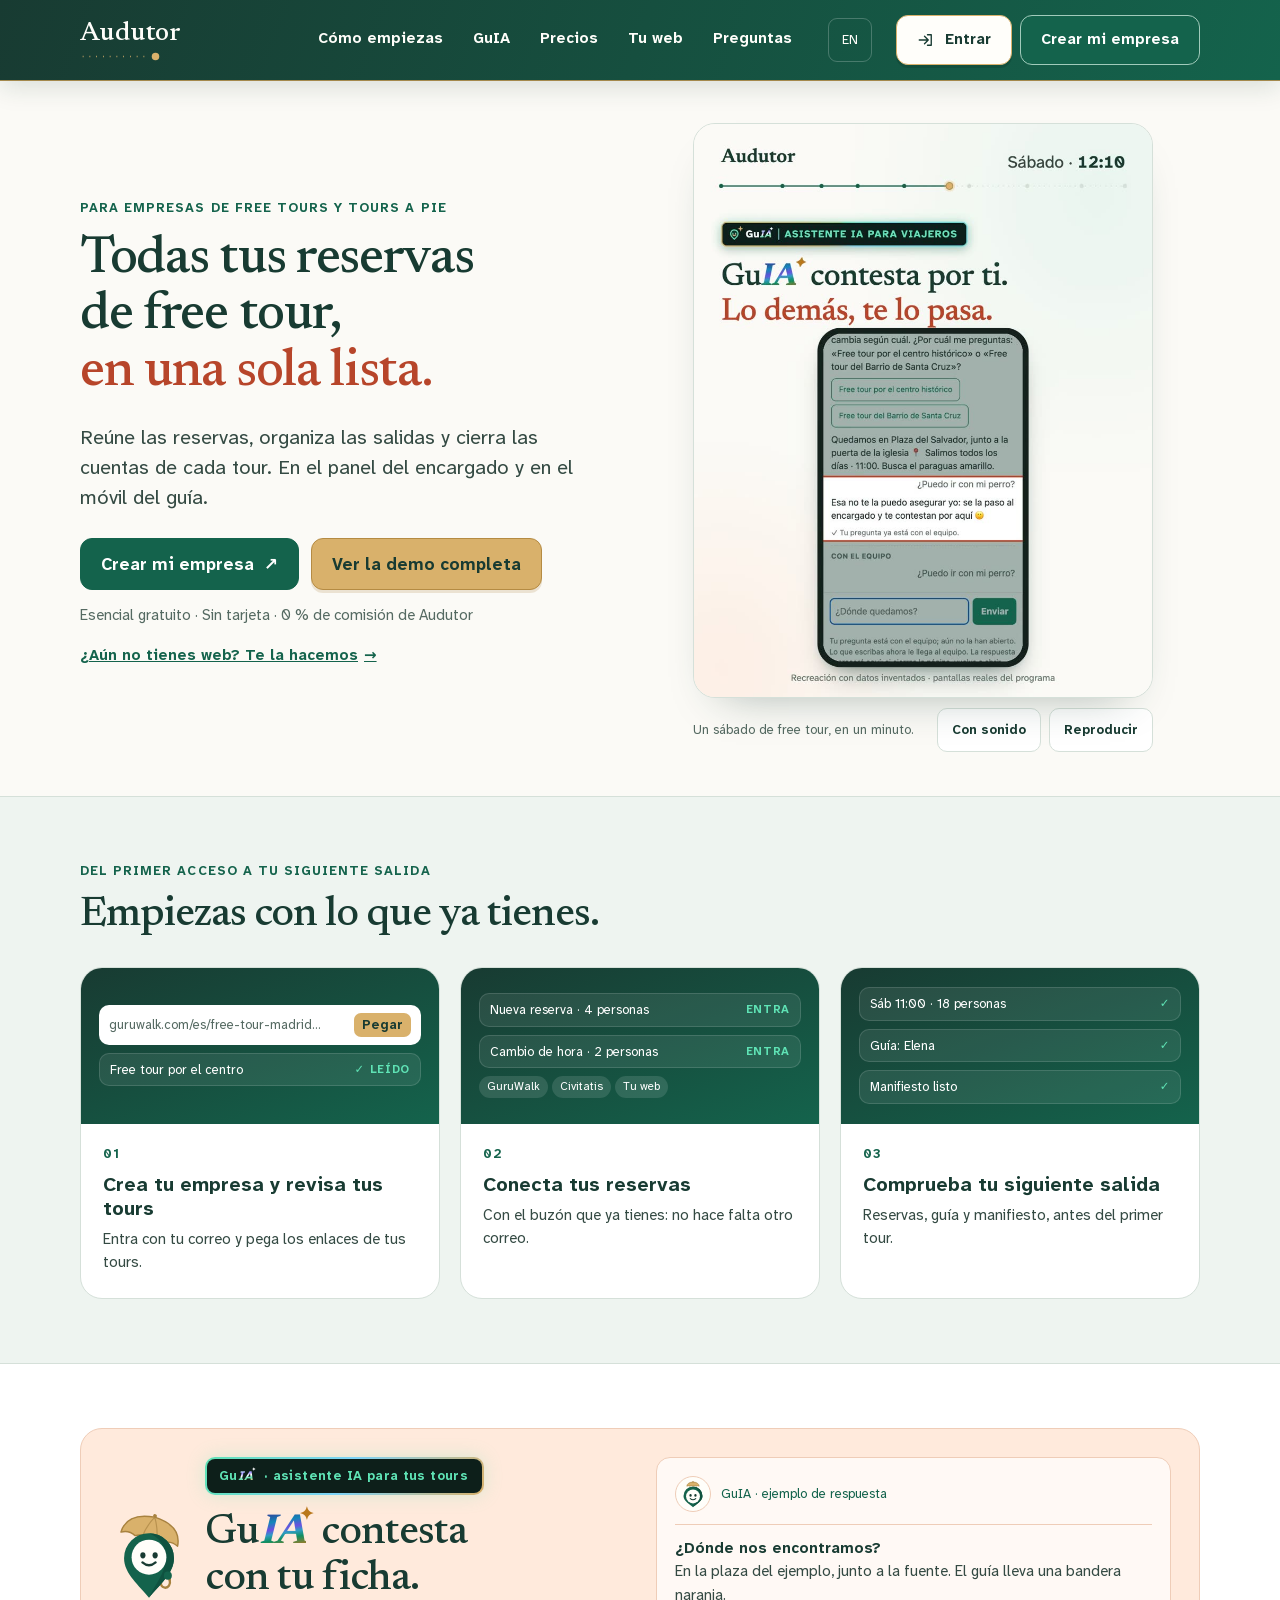
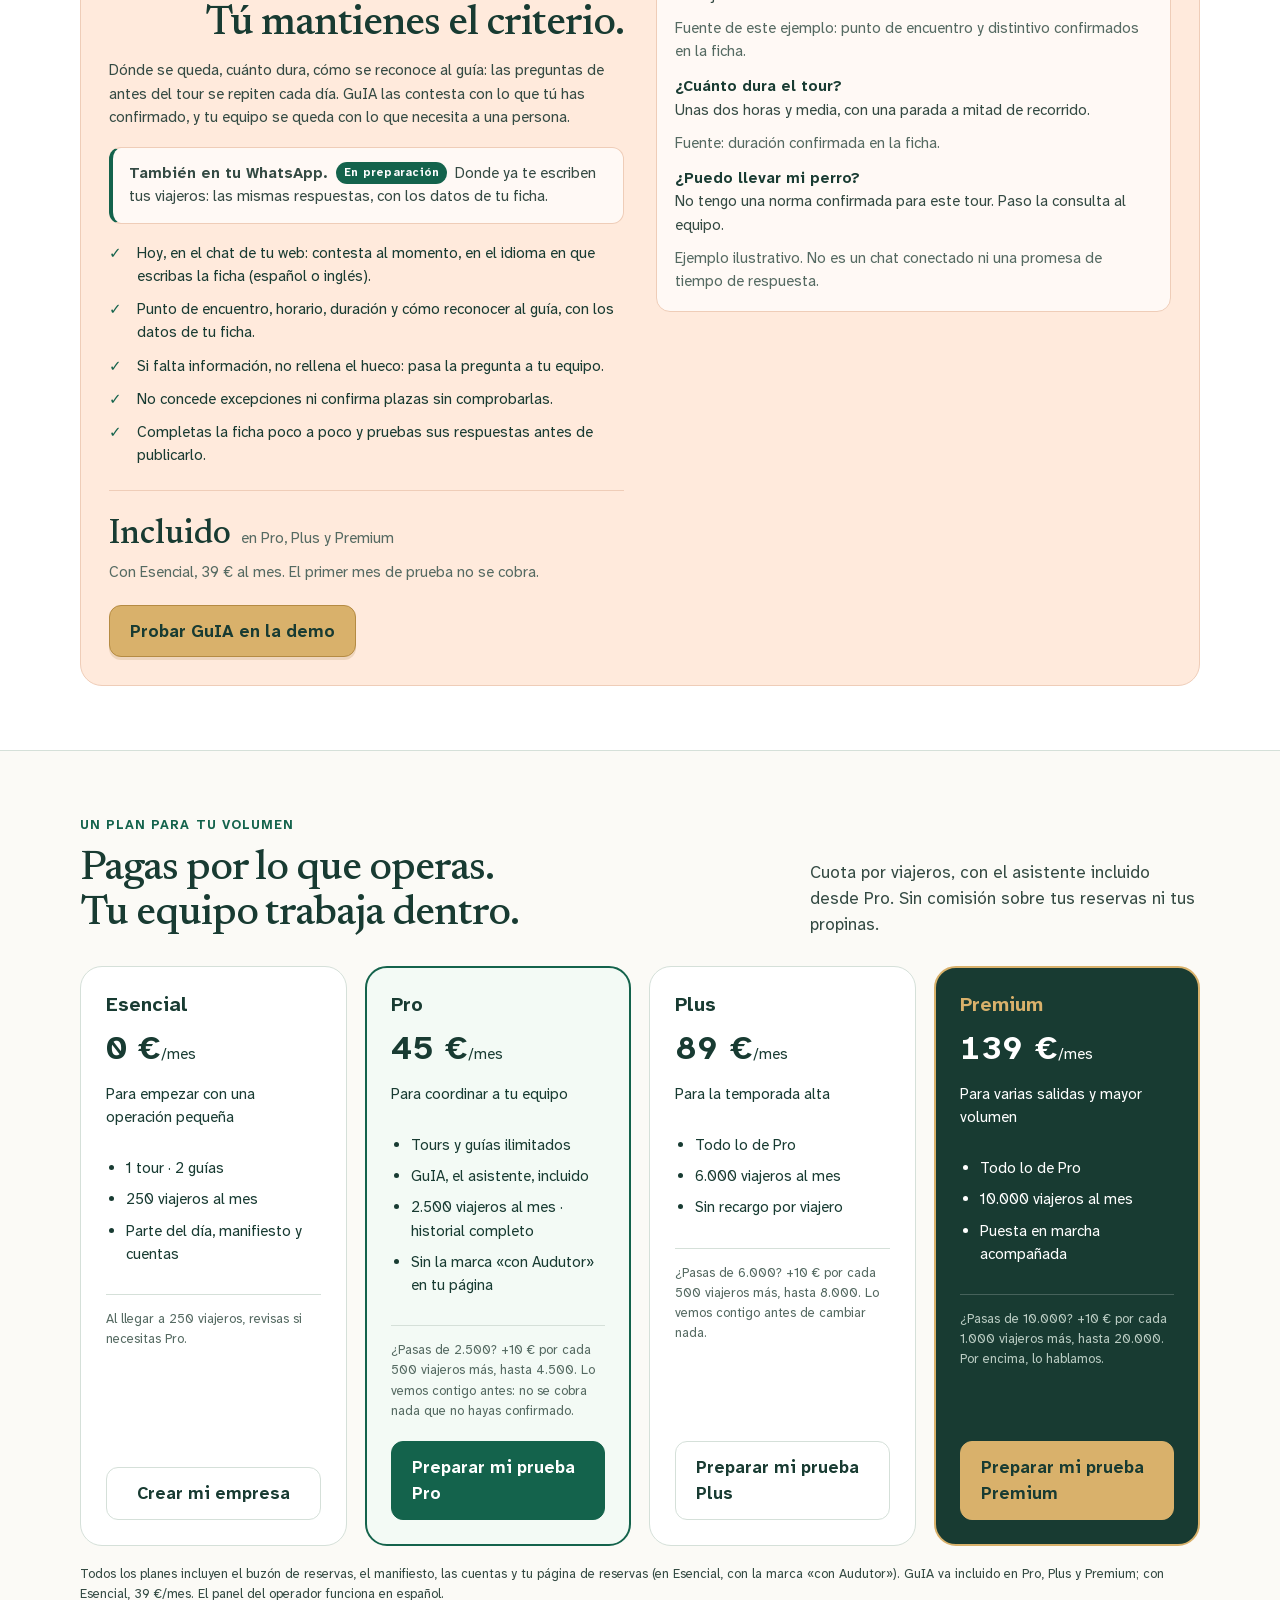
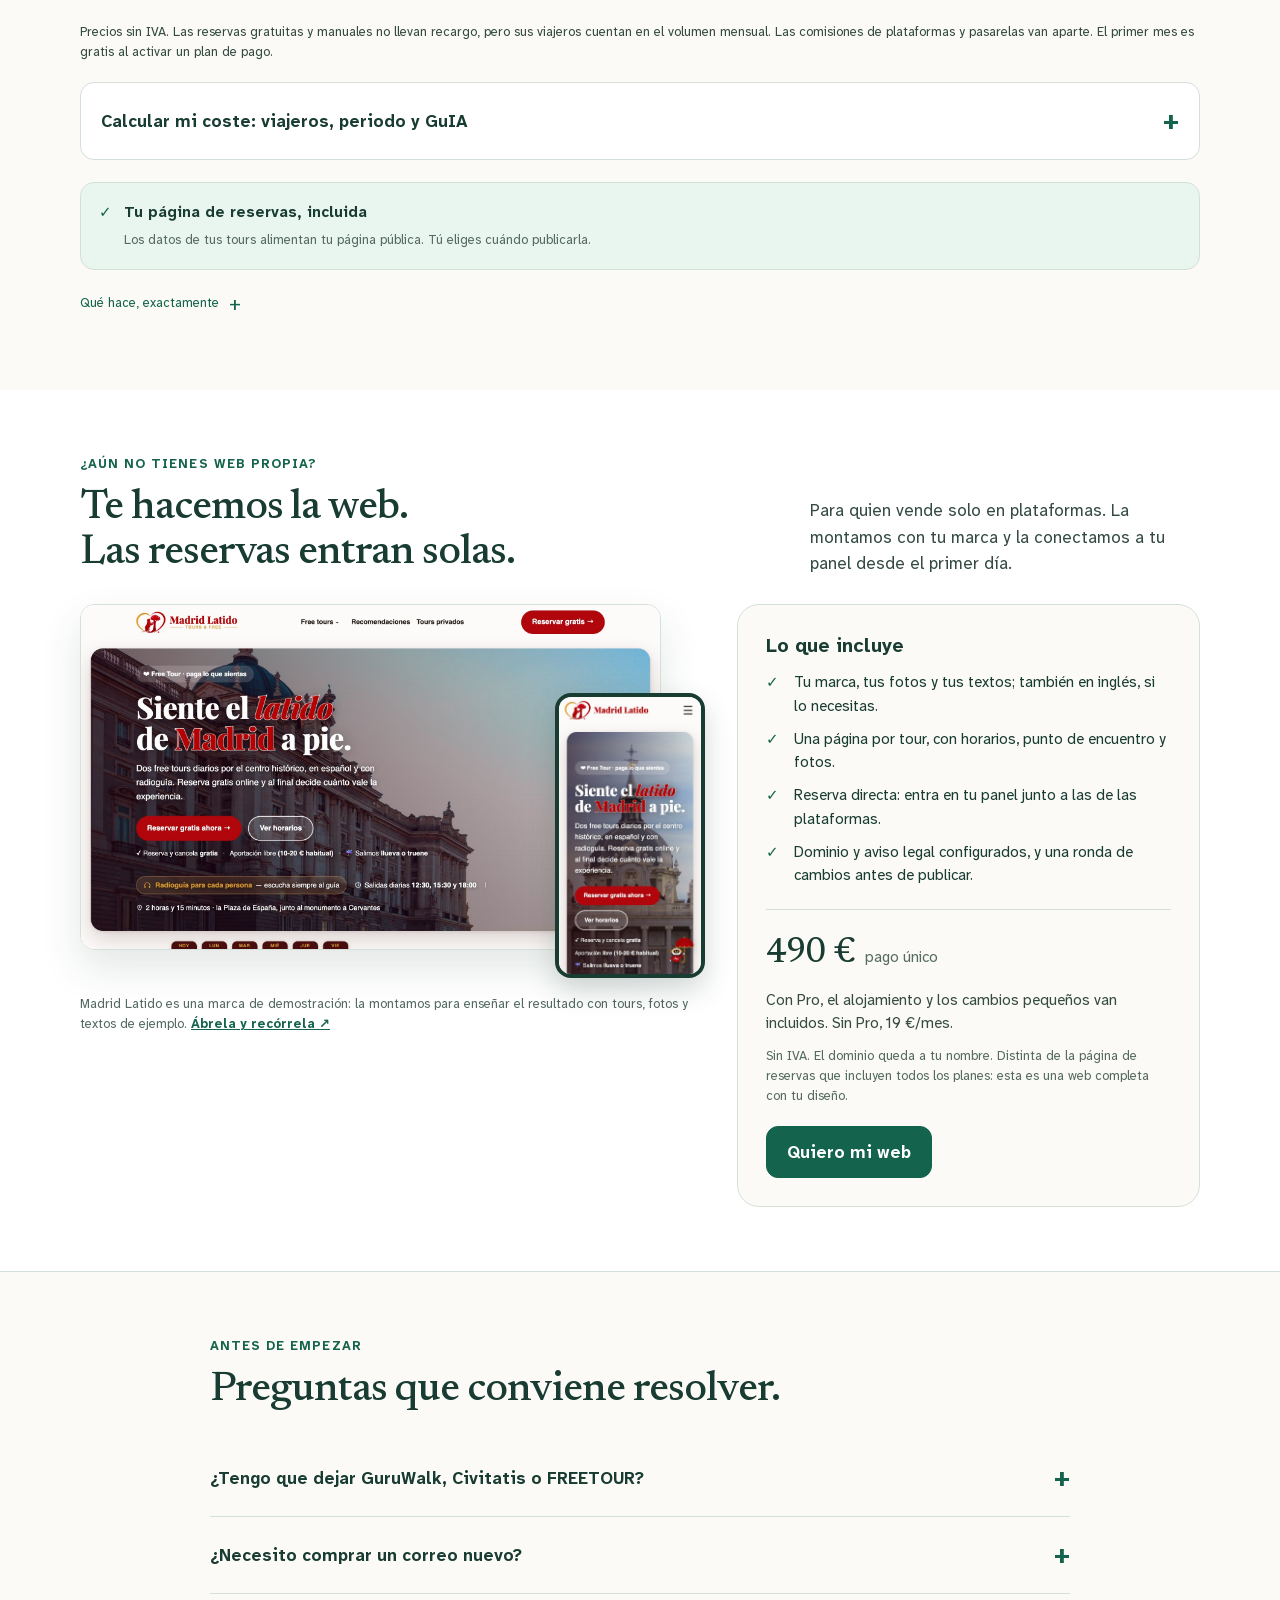
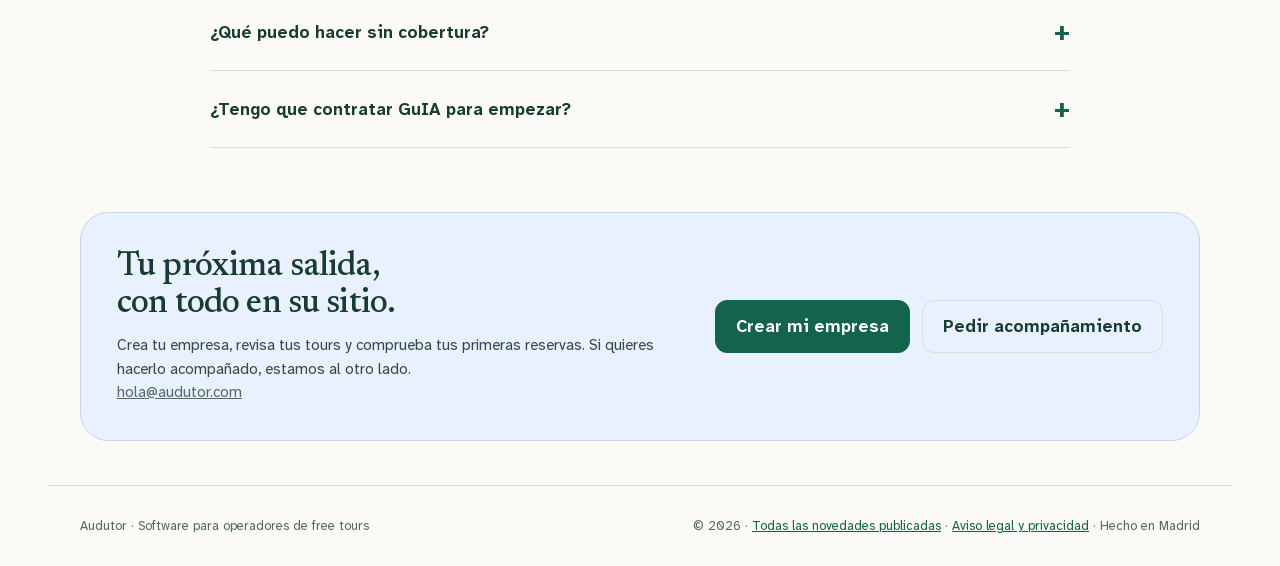
==== commit ddc8139a: "Tarifa A: Esencial hasta 250, Premium 139 € y ampliaciones" ====
--- a/index.html
+++ b/index.html
@@ -28,7 +28,7 @@
 <div class="hero-acciones"><div class="acciones acciones-hero"><a class="boton boton-hero" href="entrar/?modo=alta">Crear mi empresa <span aria-hidden="true">↗</span></a><a class="boton boton-demo boton-hero" href="demo/#manifiesto">Ver la demo completa</a></div><p class="condiciones">Esencial gratuito · Sin tarjeta · 0 % de comisión de Audutor</p><a class="hero-tu-web" href="#tu-web">¿Aún no tienes web? Te la hacemos <span aria-hidden="true">→</span></a></div></section>
 <section class="capitulo empezar" id="comenzar"><div class="ancho"><div class="capitulo-cab"><div><span class="etiqueta etiqueta-capitulo">Del primer acceso a tu siguiente salida</span><h2>Empiezas con lo que ya tienes.</h2></div></div><ol class="alta-pasos"><li class="alta-paso"><div class="alta-pantalla" aria-hidden="true"><span class="ap-campo"><i>guruwalk.com/es/free-tour-madrid…</i><b>Pegar</b></span><span class="ap-fila">Free tour por el centro<b>✓ Leído</b></span></div><div class="alta-texto"><h3>Crea tu empresa y revisa tus tours</h3><p>Entra con tu correo y pega los enlaces de tus tours.</p></div></li><li class="alta-paso"><div class="alta-pantalla" aria-hidden="true"><span class="ap-fila">Nueva reserva · 4 personas<b>Entra</b></span><span class="ap-fila">Cambio de hora · 2 personas<b>Entra</b></span><span class="ap-chips"><span>GuruWalk</span><span>Civitatis</span><span>Tu web</span></span></div><div class="alta-texto"><h3>Conecta tus reservas</h3><p>Con el buzón que ya tienes: no hace falta otro correo.</p></div></li><li class="alta-paso"><div class="alta-pantalla" aria-hidden="true"><span class="ap-fila">Sáb 11:00 · 18 personas<b>✓</b></span><span class="ap-fila">Guía: Elena<b>✓</b></span><span class="ap-fila">Manifiesto listo<b>✓</b></span></div><div class="alta-texto"><h3>Comprueba tu siguiente salida</h3><p>Reservas, guía y manifiesto, antes del primer tour.</p></div></li></ol></div></section>
 <section class="capitulo guia-cap" id="asistente"><div class="ancho"><div class="comp"><div><div class="guia-marca"><img class="guia-figura" src="identidad/guia.svg" alt="" width="80" height="101"><div><span class="etiqueta etiqueta-capitulo guia-sello"><span>Gu<span class="ia-cromo ia-noche">IA</span></span> · asistente IA para tus tours</span><h2>Gu<span class="ia-cromo">IA</span> contesta con tu ficha.<br>Tú mantienes el criterio.</h2></div></div><p class="guia-entrada">Dónde se queda, cuánto dura, cómo se reconoce al guía: las preguntas de antes del tour se repiten cada día. GuIA las contesta con lo que tú has confirmado, y tu equipo se queda con lo que necesita a una persona.</p><p class="guia-whatsapp"><b>También en tu WhatsApp.</b> <span class="guia-pronto">En preparación</span> Donde ya te escriben tus viajeros: las mismas respuestas, con los datos de tu ficha.</p><ul class="guia-lista"><li>Hoy, en el chat de tu web: contesta al momento, en el idioma en que escribas la ficha (español o inglés).</li><li>Punto de encuentro, horario, duración y cómo reconocer al guía, con los datos de tu ficha.</li><li>Si falta información, no rellena el hueco: pasa la pregunta a tu equipo.</li><li>No concede excepciones ni confirma plazas sin comprobarlas.</li><li>Completas la ficha poco a poco y pruebas sus respuestas antes de publicarlo.</li></ul><div class="guia-precio"><b>Incluido</b><span>en Pro, Plus y Premium</span></div><p class="nota">Con Esencial, 39 € al mes. El primer mes de prueba no se cobra.</p><div class="acciones acciones-comp"><a class="boton boton-demo" href="demo/#chat">Probar GuIA en la demo</a></div></div><div class="dialogo"><div class="dialogo-cab"><span class="guia-avatar"><img src="identidad/guia-compacta.svg" alt="" width="28" height="28"></span>GuIA · ejemplo de respuesta</div><b>¿Dónde nos encontramos?</b><p>En la plaza del ejemplo, junto a la fuente. El guía lleva una bandera naranja.</p><p class="nota">Fuente de este ejemplo: punto de encuentro y distintivo confirmados en la ficha.</p><strong>¿Cuánto dura el tour?</strong><p>Unas dos horas y media, con una parada a mitad de recorrido.</p><p class="nota">Fuente: duración confirmada en la ficha.</p><strong>¿Puedo llevar mi perro?</strong><p>No tengo una norma confirmada para este tour. Paso la consulta al equipo.</p><p class="nota">Ejemplo ilustrativo. No es un chat conectado ni una promesa de tiempo de respuesta.</p></div></div></div></section>
-<section class="capitulo ancho" id="planes"><div class="capitulo-cab"><div><span class="etiqueta etiqueta-capitulo">Un plan para tu volumen</span><h2>Pagas por lo que operas.<br>Tu equipo trabaja dentro.</h2></div><p>Cuota por viajeros, con el asistente incluido desde Pro. Sin comisión sobre tus reservas ni tus propinas.</p></div><div class="planes"><article class="plan " data-plan="esencial"><h3>Esencial</h3><div class="precio"><span class="imp" data-base="0" data-mensual="0" data-anual="0">0</span> €<small>/mes</small></div><p class="fact-nota" data-nota hidden>facturado anualmente · 0 €/año</p><div class="plan-unit" data-bono="150"></div><div class="para">Para empezar con una operación pequeña</div><ul><li>1 tour · 2 guías</li><li>150 viajeros al mes</li><li>Parte del día, manifiesto y cuentas</li></ul><p class="plan-extra">Al llegar a 150 viajeros, revisas si necesitas Pro.</p><a class="boton secundario boton-plan" href="entrar/?modo=alta">Crear mi empresa</a></article><article class="plan destacado" data-plan="pro"><h3>Pro</h3><div class="precio"><span class="imp" data-base="45" data-mensual="45" data-anual="37.5">45</span> €<small>/mes</small></div><p class="fact-nota" data-nota hidden>facturado anualmente · 450 €/año</p><div class="plan-unit" data-bono="2500"></div><div class="para">Para coordinar a tu equipo</div><ul><li>Tours y guías ilimitados</li><li>GuIA, el asistente, incluido</li><li>2.500 viajeros al mes · historial completo</li><li>Sin la marca «con Audutor» en tu página</li></ul><p class="plan-extra">Si pasas de 2.500, lo vemos contigo antes de cambiar de plan: no se cobra nada que no hayas confirmado.</p><a class="boton  boton-plan" href="#contacto">Preparar mi prueba Pro</a></article><article class="plan " data-plan="plus"><h3>Plus</h3><div class="precio"><span class="imp" data-base="89" data-mensual="89" data-anual="74.17">89</span> €<small>/mes</small></div><p class="fact-nota" data-nota hidden>facturado anualmente · 890 €/año</p><div class="plan-unit" data-bono="6000"></div><div class="para">Para la temporada alta</div><ul><li>Todo lo de Pro</li><li>6.000 viajeros al mes</li><li>Sin recargo por viajero</li></ul><p class="plan-extra">Si pasas de 6.000, lo vemos contigo antes de cambiar de plan.</p><a class="boton secundario boton-plan" href="#contacto">Preparar mi prueba Plus</a></article><article class="plan premium" data-plan="premium"><h3>Premium</h3><div class="precio"><span class="imp" data-base="149" data-mensual="149" data-anual="124.17">149</span> €<small>/mes</small></div><p class="fact-nota" data-nota hidden>facturado anualmente · 1.490 €/año</p><div class="plan-unit" data-bono="10000"></div><div class="para">Para varias salidas y mayor volumen</div><ul><li>Todo lo de Pro</li><li>10.000 viajeros al mes</li><li>Puesta en marcha acompañada</li></ul><p class="plan-extra">Si pasas de 10.000, lo hablamos: no hay recargo automático.</p><a class="boton secundario boton-plan" href="#contacto">Preparar mi prueba Premium</a></article></div><p class="garantia">Todos los planes incluyen el buzón de reservas, el manifiesto, las cuentas y tu página de reservas (en Esencial, con la marca «con Audutor»). GuIA va incluido en Pro, Plus y Premium; con Esencial, 39 €/mes. El panel del operador funciona en español.</p><p class="garantia">Precios sin IVA. Las reservas gratuitas y manuales no llevan recargo, pero sus viajeros cuentan en el volumen mensual. Las comisiones de plataformas y pasarelas van aparte. El primer mes es gratis al activar un plan de pago.</p>
+<section class="capitulo ancho" id="planes"><div class="capitulo-cab"><div><span class="etiqueta etiqueta-capitulo">Un plan para tu volumen</span><h2>Pagas por lo que operas.<br>Tu equipo trabaja dentro.</h2></div><p>Cuota por viajeros, con el asistente incluido desde Pro. Sin comisión sobre tus reservas ni tus propinas.</p></div><div class="planes"><article class="plan " data-plan="esencial"><h3>Esencial</h3><div class="precio"><span class="imp" data-base="0" data-mensual="0" data-anual="0">0</span> €<small>/mes</small></div><p class="fact-nota" data-nota hidden>facturado anualmente · 0 €/año</p><div class="plan-unit" data-bono="250"></div><div class="para">Para empezar con una operación pequeña</div><ul><li>1 tour · 2 guías</li><li>250 viajeros al mes</li><li>Parte del día, manifiesto y cuentas</li></ul><p class="plan-extra">Al llegar a 250 viajeros, revisas si necesitas Pro.</p><a class="boton secundario boton-plan" href="entrar/?modo=alta">Crear mi empresa</a></article><article class="plan destacado" data-plan="pro"><h3>Pro</h3><div class="precio"><span class="imp" data-base="45" data-mensual="45" data-anual="37.5">45</span> €<small>/mes</small></div><p class="fact-nota" data-nota hidden>facturado anualmente · 450 €/año</p><div class="plan-unit" data-bono="2500"></div><div class="para">Para coordinar a tu equipo</div><ul><li>Tours y guías ilimitados</li><li>GuIA, el asistente, incluido</li><li>2.500 viajeros al mes · historial completo</li><li>Sin la marca «con Audutor» en tu página</li></ul><p class="plan-extra">¿Pasas de 2.500? +10 € por cada 500 viajeros más, hasta 4.500. Lo vemos contigo antes: no se cobra nada que no hayas confirmado.</p><a class="boton  boton-plan" href="#contacto">Preparar mi prueba Pro</a></article><article class="plan " data-plan="plus"><h3>Plus</h3><div class="precio"><span class="imp" data-base="89" data-mensual="89" data-anual="74.17">89</span> €<small>/mes</small></div><p class="fact-nota" data-nota hidden>facturado anualmente · 890 €/año</p><div class="plan-unit" data-bono="6000"></div><div class="para">Para la temporada alta</div><ul><li>Todo lo de Pro</li><li>6.000 viajeros al mes</li><li>Sin recargo por viajero</li></ul><p class="plan-extra">¿Pasas de 6.000? +10 € por cada 500 viajeros más, hasta 8.000. Lo vemos contigo antes de cambiar nada.</p><a class="boton secundario boton-plan" href="#contacto">Preparar mi prueba Plus</a></article><article class="plan premium" data-plan="premium"><h3>Premium</h3><div class="precio"><span class="imp" data-base="139" data-mensual="139" data-anual="115.83">139</span> €<small>/mes</small></div><p class="fact-nota" data-nota hidden>facturado anualmente · 1.390 €/año</p><div class="plan-unit" data-bono="10000"></div><div class="para">Para varias salidas y mayor volumen</div><ul><li>Todo lo de Pro</li><li>10.000 viajeros al mes</li><li>Puesta en marcha acompañada</li></ul><p class="plan-extra">¿Pasas de 10.000? +10 € por cada 1.000 viajeros más, hasta 20.000. Por encima, lo hablamos.</p><a class="boton secundario boton-plan" href="#contacto">Preparar mi prueba Premium</a></article></div><p class="garantia">Todos los planes incluyen el buzón de reservas, el manifiesto, las cuentas y tu página de reservas (en Esencial, con la marca «con Audutor»). GuIA va incluido en Pro, Plus y Premium; con Esencial, 39 €/mes. El panel del operador funciona en español.</p><p class="garantia">Precios sin IVA. Las reservas gratuitas y manuales no llevan recargo, pero sus viajeros cuentan en el volumen mensual. Las comisiones de plataformas y pasarelas van aparte. El primer mes es gratis al activar un plan de pago.</p>
 <details class="detalle-precio" id="calcular"><summary>Calcular mi coste: viajeros, periodo y GuIA</summary>
 <div class="calc"><div class="fact-toggle" id="factToggle" role="radiogroup" aria-label="Periodo de facturación"><button type="button" role="radio" aria-checked="true" data-modo="mensual">Mensual</button><button type="button" role="radio" aria-checked="false" tabindex="-1" data-modo="anual">Anual · pagas diez meses por doce</button></div>
 <div class="calc-pregunta"><label for="calc-v">Viajeros al mes</label><output id="calc-v-val" for="calc-v">1.000</output></div><input type="range" id="calc-v" min="50" max="12000" step="50" value="1000" aria-describedby="calc-aclaracion"><div class="calc-topes"><span>50</span><span>12.000</span></div>
@@ -43,23 +43,43 @@
 var TEXTO_CALC={'total':'Estimación mensual','aprox':'Equivalente mensual estimado','anual':'Estimación anual','anualtexto':'Estimación anual si mantienes este volumen:','sin':'Gratis, sin tarjeta y sin caducidad.'};
 /* TARIFA_COMPARTIDA_INICIO */
 /* La fórmula publicada, la misma en ES y EN. Desde el 17-nov-2026 son escalones de cuota
-   fija y SIN tramos: la web prometía un recargo por viajero sobre los bonos de Pro y de
-   Premium, y la cuota que se cobra (`clientes.cuota()`) no sumaba ninguno.
-   Carlos eligió un plan en medio de 89 € hasta 6.000 (opción B de
-   docs/evaluaciones/2026-11-17-precio-por-encima-del-bono/). */
+   fija: la web prometía un recargo por viajero sobre los bonos de Pro y de Premium, y la
+   cuota que se cobra (`clientes.cuota()`) no sumaba ninguno. Carlos eligió un plan en medio
+   de 89 € hasta 6.000 (opción B de docs/evaluaciones/2026-11-17-precio-por-encima-del-bono/).
+   Desde el 23-nov-2026 los planes de pago tienen AMPLIACIONES, que SÍ cobra `cuota()` cuando
+   el admin las pone (`clientes.PLANES[plan].ampliacion`): la tarifa A de
+   docs/evaluaciones/2026-11-23-ser-la-mas-barata/. La calculadora da la opción más barata en
+   la que cabe el volumen, como `clientes.opcionPara`; lo vigila ampliaciones.test.js. */
 function costeMes(v){
   var n = Math.max(0, Number(v) || 0);
   /* Cada escalón es un plan entero, con el precio y el bono de `clientes.PLANES` (lo vigila
-     tarifa-cinco-copias). Se recomienda el primero en el que cabe el volumen. */
+     tarifa-cinco-copias). */
   var escalones = [
-    { plan:'esencial', nombre:'Esencial', euros:0,   bono:150 },
+    { plan:'esencial', nombre:'Esencial', euros:0,   bono:250 },
     { plan:'pro',      nombre:'Pro',      euros:45,  bono:2500 },
     { plan:'plus',     nombre:'Plus',     euros:89,  bono:6000 },
-    { plan:'premium',  nombre:'Premium',  euros:149, bono:10000 }];
-  var r = escalones[escalones.length - 1];
-  for (var i = 0; i < escalones.length; i++) { if (n <= escalones[i].bono) { r = escalones[i]; break; } }
+    { plan:'premium',  nombre:'Premium',  euros:139, bono:10000 }];
+  /* Y lo que se le puede sumar a cada uno, como `clientes.PLANES[plan].ampliacion`. */
+  var ampliacion = {
+    pro:     { euros:10, viajeros:500,  max:4 },
+    plus:    { euros:10, viajeros:500,  max:4 },
+    premium: { euros:10, viajeros:1000, max:10 } };
+  /* La más barata en la que cabe, recorriendo plan por plan y ampliación por ampliación en
+     el mismo orden que `opcionPara`: a igual precio gana la primera. Si no cabe en ninguna,
+     la más grande, y se habla. */
+  var r = null, mayor = null;
+  for (var i = 0; i < escalones.length; i++) {
+    var e = escalones[i], a = ampliacion[e.plan];
+    for (var k = 0; k <= (a ? a.max : 0); k++) {
+      var o = { plan:e.plan, nombre:e.nombre, euros:e.euros + (k ? k * a.euros : 0),
+                bono:e.bono + (k ? k * a.viajeros : 0), ampliaciones:k, extra:k ? k * a.viajeros : 0 };
+      if (!mayor || o.bono > mayor.bono) mayor = o;
+      if (n <= o.bono && (!r || o.euros < r.euros)) r = o;
+    }
+  }
+  if (!r) r = mayor;
   return {
-    plan: r.plan, nombre: r.nombre, euros: r.euros, bono: r.bono,
+    plan: r.plan, nombre: r.nombre, euros: r.euros, bono: r.bono, ampliaciones: r.ampliaciones, extra: r.extra,
     /* SOBRE SU VOLUMEN, no sobre el bono del plan. Dividiendo por el bono, a un operador
        de 300 viajeros se le enseñaba Premium a «0,04 €/viajero» — que es el coste de
        alguien que lleva 4.000, no el suyo. */
@@ -90,7 +110,6 @@
 }
 function pintaCalc(){ tarifa(); }
 function tarifa(){
-  var basePlan = { esencial:0, pro:45, plus:89, premium:149 };
   var en=document.documentElement.lang==='en';
   /* `useGrouping:'always'`: en español el navegador no separa los miles de cuatro cifras y
      la calculadora decía «2500 viajeros» junto a una tarjeta con «2.500». */
@@ -107,11 +126,16 @@
   var entrada=document.getElementById('calc-v'); if(!entrada)return;
   var v=Number(entrada.value),r=costeMes(v),equipo=document.getElementById('calc-equipo').checked;
   if(r.plan==='esencial'&&equipo){r={plan:'pro',euros:45,bono:2500};}
-  var base=basePlan[r.plan],guia=tfExtras(r.plan),extras=guia.total;
+  /* `r.euros` y no la base del plan: con una ampliación, Pro cuesta 65 u 85 €. */
+  var base=r.euros,guia=tfExtras(r.plan),extras=guia.total;
   var total=r.euros+extras,ver=function(n){return TF_MODO==='anual'?Math.round(n*10*100)/100:n;};
   document.getElementById('calc-v-val').textContent=fmt(v);
   document.getElementById('calc-plan').textContent={esencial:en?'Essential':'Esencial',pro:'Pro',plus:'Plus',premium:'Premium'}[r.plan];
-  document.getElementById('calc-porque').textContent=fmt(r.bono)+(en?' travellers included':' viajeros incluidos')+
+  /* Con ampliación se dice de dónde sale el bono: «3.000 incluidos» solo, en Pro, parecía
+     contradecir la tarjeta, que dice 2.500. */
+  document.getElementById('calc-porque').textContent=(r.ampliaciones
+    ?fmt(r.bono-r.extra)+(en?' travellers + '+fmt(r.extra)+' extra':' viajeros + '+fmt(r.extra)+' de ampliación')
+    :fmt(r.bono)+(en?' travellers included':' viajeros incluidos'))+
     (r.hablamos?(en?' · above that, we talk it over':' · por encima, lo hablamos'):'');
   document.getElementById('calc-base').textContent=dinero(ver(base));
   document.getElementById('calc-guia').textContent=guia.dentro&&!extras?(en?'included':'incluido'):dinero(ver(extras));
